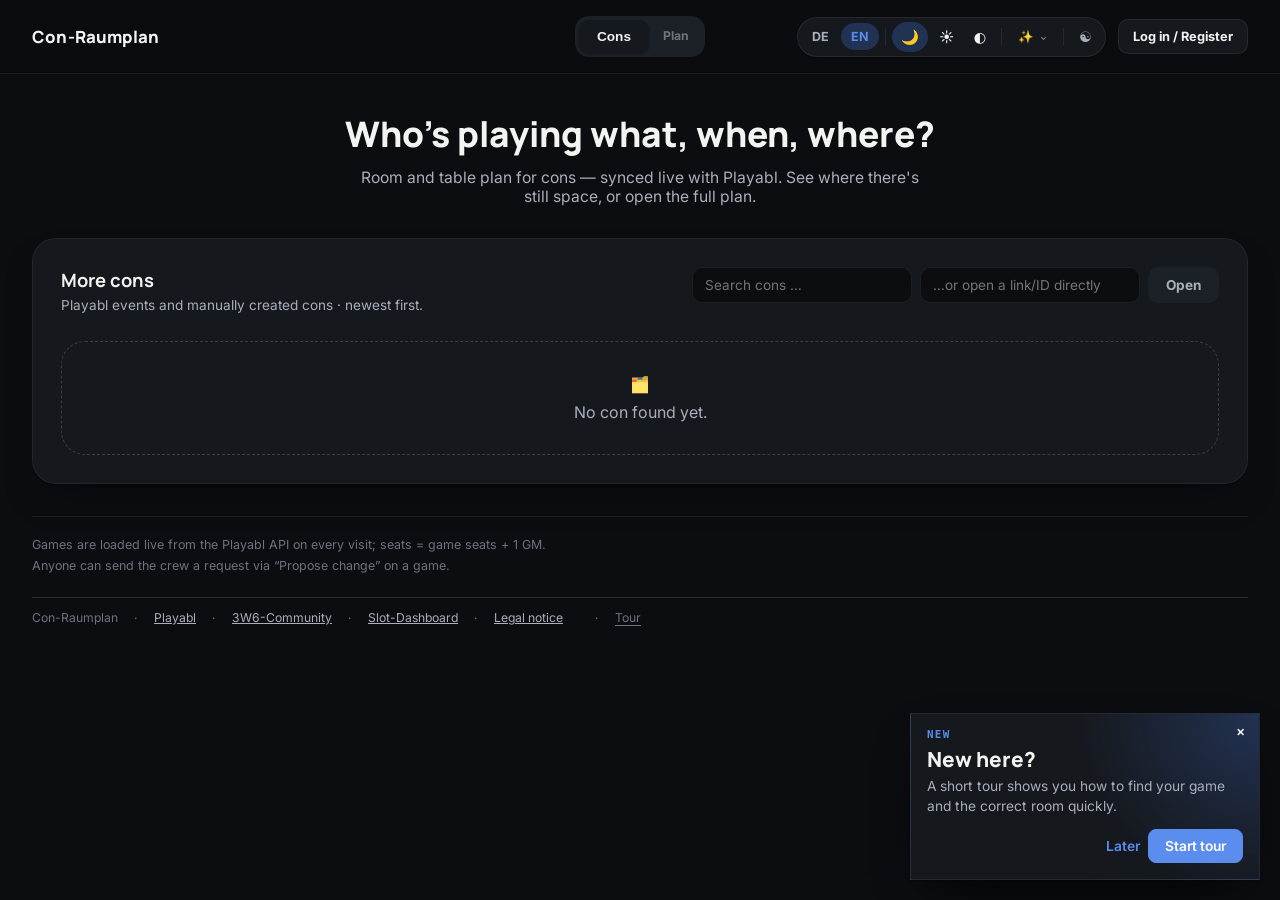
==== index.html @ 913aa1f6 "Add Dark Cosmic theme and varied starfields" ====
<!DOCTYPE html>
<html lang="de">
<head>
<meta charset="utf-8">
<meta name="viewport" content="width=device-width, initial-scale=1">
<link rel="icon" href="favicon.svg?v=20260728-4" type="image/svg+xml">
<title>Con-Raumplan</title>
<script src="theme-bootstrap.js"></script>
<link rel="preconnect" href="https://fonts.googleapis.com">
<link href="https://fonts.googleapis.com/css2?family=Syne:wght@500;600;700&family=Instrument+Sans:wght@400;500;600;700&family=Manrope:wght@500;700;800&family=Inter:wght@400;500;600;700&family=Jost:wght@400;500;600;700&family=Paytone+One&family=Open+Sans:wght@400;600;700&family=Share+Tech+Mono&family=Orbitron:wght@700;900&family=Shippori+Mincho:wght@500;700&family=Space+Grotesk:wght@600;700&family=Nunito:wght@400;600;700&family=Bangers&family=Poppins:wght@400;600;700&family=Wire+One&display=swap" rel="stylesheet">
<link rel="stylesheet" href="theme-effects.css?v=20260728-13">
<link rel="stylesheet" href="app.css?v=20260728-3">
</head>
<body class="landing-page">
<a class="skip-link" href="#main" data-i18n="skipToContent">Zum Inhalt springen</a>
<div class="wrap">
  <header class="app-header" aria-label="Kopfzeile" data-i18n-aria-label="headerLabel">
    <div class="header-inner">
      <span class="brand"><span class="brand-eyebrow" aria-hidden="true">&gt; </span>Con-Raumplan<span class="brand-cursor" aria-hidden="true">_</span></span>
      <nav class="page-tabs slot-tabs" id="pageTabs" role="group" aria-label="Seite wählen" data-i18n-aria-label="pageNavigation"></nav>
      <div class="header-right">
        <div id="contrastAidSwitch" class="contrast-aid-slot" hidden></div>
        <div class="controls-group">
          <div id="langSwitch"></div>
          <div class="controls-divider"></div>
          <div id="themeSwitch"></div>
        </div>
        <button id="authBtn" type="button">Login / Registrieren</button>
      </div>
    </div>
  </header>

  <main id="main">
    <div class="hero-wrap">
      <h1 data-i18n="heroTitle">Wer spielt wann wo?</h1>
      <p class="sub" data-i18n="heroSub">Raum- und Tischplan für Cons — live synchronisiert mit Playabl. Sieh, wo noch
      Platz ist, oder öffne den vollen Plan.</p>
    </div>
    <div id="inviteBanner" hidden></div>
    <p id="status" data-i18n="loadingCons">Lade Cons …</p>
    <div id="nextConCard"></div>

    <section class="card con-directory">
      <div class="con-directory-head">
        <div>
          <h2 data-i18n="existingCons">Weitere Cons</h2>
          <p class="hint" data-i18n="existingConsHint">Playabl-Events und manuell angelegte Cons · neueste zuerst.</p>
        </div>
        <div class="cons-toolbar">
          <input type="search" id="conSearch" placeholder="Con suchen …" data-i18n-placeholder="searchCon" aria-label="Con suchen" data-i18n-aria-label="searchCon">
          <input type="text" id="directInput" placeholder="…oder Link/ID direkt öffnen" data-i18n-placeholder="directInputPlaceholder" aria-label="Con direkt öffnen" data-i18n-aria-label="openConDirectly">
          <button id="directGo" type="button" data-i18n="open">Öffnen</button>
        </div>
      </div>
      <div class="con-list" id="conList"></div>
    </section>

    <button type="button" id="openCreateConBtn" hidden style="display:block;margin:var(--sp-4) auto 0" data-i18n="createConTriggerBtn">+ Neue Con anlegen</button>
    <div class="landing-foot">
      <div data-i18n="footPlayabl">Spiele werden bei jedem Öffnen live von der Playabl-API geladen; Plätze = Spielplätze + 1 anbietende Person.</div>
      <div data-i18n="footRequest">Über „Änderung vorschlagen“ am Spiel kann jede*r der Crew einen Wunsch schicken.</div>
    </div>
  </main>
  <footer class="credits" id="credits"></footer>
</div>

<dialog id="createConDlg" aria-labelledby="createConDlgH">
  <h2 id="createConDlgH" data-i18n="createConTitle">Neue Con für die Raumplanung anlegen</h2>
  <p class="hint" data-i18n="createConHint">Du wirst automatisch erstes Crew-Mitglied dieser Con.</p>
  <div class="slot-tabs" role="group" aria-label="Con-Typ wählen" id="conTypeTabs" style="margin-bottom:var(--sp-3)">
    <button type="button" data-contype="playabl" aria-pressed="true" data-i18n="conTypePlayabl">Mit Playabl-Event</button>
    <button type="button" data-contype="manual" aria-pressed="false" data-i18n="conTypeManual">Rein manuell (kein Playabl)</button>
  </div>
  <div class="controls" style="margin:0 0 var(--sp-3)" id="playablFields">
    <div class="field">
      <label for="communitySelect" data-i18n="community">Community</label>
      <select id="communitySelect"><option value="">– lädt –</option></select>
    </div>
    <div class="field">
      <label for="eventSelect" data-i18n="event">Event</label>
      <select id="eventSelect"><option value="">– Community wählen –</option></select>
    </div>
    <div class="field">
      <label for="eventIdInput" data-i18n="eventIdDirect">… oder Event-ID direkt</label>
      <input type="text" id="eventIdInput" inputmode="numeric" placeholder="z.B. 104" size="10">
    </div>
  </div>
  <p class="hint" id="manualHint" hidden data-i18n="manualHint">Ohne Playabl-Event gibt es keine automatisch geladenen Spiele — Spiele/Programmpunkte werden im Raumplan manuell angelegt.</p>
  <div class="field" style="margin-bottom:var(--sp-3);max-width:400px">
    <label for="conName" data-i18n="conNameLabel">Name der Con</label>
    <input type="text" id="conName" placeholder="z.B. 3W6 Con 2026" maxlength="80">
  </div>
  <label style="display:flex;gap:8px;align-items:center;font-size:var(--fs-sm);margin-bottom:var(--sp-3);cursor:pointer">
    <input type="checkbox" id="conListed" checked> <span data-i18n="conListedLabel">In „Bestehende Cons" öffentlich auflisten</span>
  </label>
  <p class="msg" id="createMsg" role="status"></p>
  <div class="dactions">
    <button type="button" onclick="this.closest('dialog').close()" data-i18n="cancel">Abbrechen</button>
    <button id="createConBtn" type="button" class="primary" data-i18n="createConBtn">Con anlegen</button>
  </div>
</dialog>

<script src="punk-zine-quotes.js"></script>
<script src="app-config.js"></script>
<script src="utils.js"></script>
<script src="themes.js?v=20260728-2"></script>
<script src="i18n.js?v=20260728-2"></script>
<script src="supabase-api.js"></script>
<script src="auth.js"></script>
<script src="playabl-api.js"></script>
<script src="guided-tour.js"></script>
<script src="landing.js"></script>
</body>
</html>
---- theme-effects.css ----
@import url("themes.css?v=20260728-6");

:root[data-theme="terminal"] body {
  background-image: repeating-linear-gradient(180deg,
    rgba(80,255,140,0.05) 0px, rgba(80,255,140,0.05) 1px, transparent 1px, transparent 3px);
}

:root[data-theme="terminal"] .card,
:root[data-theme="terminal"] .room,
:root[data-theme="terminal"] dialog {
  border-color: var(--accent);
  box-shadow: 0 0 0 3px var(--page), 0 0 0 4px var(--border), var(--shadow-card);
}
:root[data-theme="terminal"] ::selection { background: var(--accent); color: var(--accent-ink); }

.brand-eyebrow, .brand-cursor { display: none; }
:root[data-theme="terminal"] .brand-eyebrow, :root[data-theme="terminal"] .brand-cursor { display: inline-block; }
:root[data-theme="terminal"] .brand-cursor { color: var(--accent); margin-left: 2px; }
@media (prefers-reduced-motion: no-preference) {
  :root[data-theme="terminal"] .brand-cursor { animation: rp-cursor-blink 1s step-end infinite; }
  @keyframes rp-cursor-blink { 0%, 49% { opacity: 1; } 50%, 100% { opacity: 0; } }

  :root[data-theme="terminal"] body::after {
    content: ""; position: fixed; inset: 0; pointer-events: none; z-index: 9999;
    background: linear-gradient(180deg, transparent 0%, rgba(80,255,140,0.05) 50%, transparent 100%);
    background-size: 100% 220px;
    animation: rp-scan-sweep 9s linear infinite, rp-crt-flicker 6s linear infinite;
  }
  @keyframes rp-scan-sweep { from { background-position: 0 -100vh; } to { background-position: 0 100vh; } }
  @keyframes rp-crt-flicker { 0%, 96%, 100% { opacity: 1; } 97% { opacity: .85; } 98% { opacity: 1; } 99% { opacity: .9; } }
}
.pixel-cat { width: 22px; height: 22px; vertical-align: -6px; }
.pixel-cat rect { fill: currentColor; }
:root[data-theme="cyberpunk"] .card,
:root[data-theme="cyberpunk"] .room,
:root[data-theme="cyberpunk"] dialog {

  border-color: rgba(0,240,255,.35);
  box-shadow: 0 0 0 1px rgba(0,240,255,.18), 0 0 14px -4px rgba(255,47,208,.35);
}
:root[data-theme="cyberpunk"] ::selection { background: var(--accent); color: var(--accent-ink); }
:root[data-theme="cyberpunk"] h1, :root[data-theme="cyberpunk"] h2 { text-shadow: 0 0 12px color-mix(in srgb, var(--accent) 55%, transparent); }
/* Statische Neon-Akzente vermeiden ablenkendes Dauerpulsieren. */
:root[data-theme="cyberpunk"] .app-header .page-tabs [aria-pressed="true"],
:root[data-theme="cyberpunk"] #viewTabs [aria-pressed="true"],
:root[data-theme="cyberpunk"] .crew-nav [aria-pressed="true"] {
  text-shadow: 0 0 8px rgba(0,240,255,.38);
}
:root[data-theme="cyberpunk"] .chip.ws,
:root[data-theme="cyberpunk"] button.primary {
  box-shadow: 0 0 0 1px rgba(0,240,255,.22), 0 0 14px -8px rgba(255,47,208,.55);
}
@media (hover: hover) {
  :root[data-theme="cyberpunk"] button.primary:hover,
  :root[data-theme="cyberpunk"] a.btn.primary:hover {
    box-shadow: 0 0 0 1px rgba(0,240,255,.34), 0 0 18px -7px rgba(255,47,208,.68);
  }
}
@media (prefers-reduced-motion: no-preference) {

  :root[data-theme="cyberpunk"] h1 {
    animation: glitchFlicker 4s steps(2, end) infinite;
  }
  @keyframes glitchFlicker {
    0%, 78%, 100% { text-shadow: 0 0 12px rgba(0,240,255,.5); transform: translate(0,0); }
    80% { text-shadow: -3px 0 rgba(255,47,208,.9), 3px 0 rgba(0,240,255,.9); transform: translate(-3px,1px); }
    84% { text-shadow: 3px 0 rgba(255,47,208,.9), -3px 0 rgba(0,240,255,.9); transform: translate(3px,-1px); }
    88% { text-shadow: -2px 0 rgba(255,47,208,.9), 2px 0 rgba(0,240,255,.9); transform: translate(2px,0); }
    92% { text-shadow: 0 0 12px rgba(0,240,255,.5); transform: translate(0,0); }
  }
}
:root[data-theme="ukiyo"] .card,
:root[data-theme="ukiyo"] .room,
:root[data-theme="ukiyo"] .chip,
:root[data-theme="ukiyo"] .kpi-bar .kpi {
  border-width: 1px;
}
:root[data-theme="ukiyo"] .room { border-top-width: 2px; }
:root[data-theme="ukiyo"] ::selection { background: var(--accent-soft); color: var(--text-primary); }
/* Hintergrundbild sehr dezent (~5%) durchscheinen lassen: eine fast
   deckende Wash-Farbe aus dem Theme selbst liegt als erster Layer über
   dem Bild, statt mit einem separaten opacity-Element zu arbeiten. */
:root[data-theme="ukiyo"] body {
  background-image:
    linear-gradient(color-mix(in srgb, var(--page) 95%, transparent), color-mix(in srgb, var(--page) 95%, transparent)),
    var(--ukiyo-bg, none);
  background-size: cover; background-position: center; background-repeat: no-repeat; background-attachment: fixed;
}
:root[data-theme="solarpunk"] body {
  position: relative;
  isolation: isolate;
  background-image:
    radial-gradient(circle at 96% -4%, rgba(244,190,72,.34) 0, rgba(244,190,72,.13) 12%, transparent 31%),
    repeating-conic-gradient(from 205deg at 98% 0%, rgba(221,161,45,.045) 0deg 7deg, transparent 7deg 17deg),
    radial-gradient(ellipse 34% 24% at 3% 18%, rgba(101,164,84,.20), transparent 72%),
    radial-gradient(ellipse 28% 34% at 100% 88%, rgba(201,101,56,.12), transparent 70%),
    repeating-linear-gradient(90deg, rgba(40,100,65,.026) 0 1px, transparent 1px 72px),
    repeating-linear-gradient(0deg, rgba(40,100,65,.022) 0 1px, transparent 1px 72px);
  background-attachment: fixed;
}
:root[data-theme="solarpunk"] body::before,
:root[data-theme="solarpunk"] body::after {
  content: "";
  position: fixed;
  z-index: 0;
  left: -42vw;
  width: clamp(420px, 42vw, 720px);
  height: clamp(120px, 15vw, 220px);
  pointer-events: none;
  opacity: .44;
  /* Große, überlappende Farbstopps bleiben auch bei langsamer Skalierung weich. */
  filter: blur(11px);
  background:
    radial-gradient(ellipse at 17% 67%, rgba(255,255,255,.92) 0 24%, rgba(195,226,228,.44) 43%, transparent 67%),
    radial-gradient(ellipse at 34% 48%, rgba(255,255,255,.95) 0 31%, rgba(195,226,228,.46) 52%, transparent 75%),
    radial-gradient(ellipse at 54% 58%, rgba(255,255,255,.95) 0 35%, rgba(195,226,228,.44) 56%, transparent 78%),
    radial-gradient(ellipse at 73% 70%, rgba(255,255,255,.91) 0 27%, rgba(195,226,228,.40) 47%, transparent 70%);
}
:root[data-theme="solarpunk"] body > .wrap {
  position: relative;
  z-index: 1;
}
:root[data-theme="solarpunk"] body::before {
  top: var(--solar-cloud-y-1, 18vh);
  animation: rp-solar-cloud-1 var(--solar-cloud-duration-1, 230s) linear var(--solar-cloud-delay-1, -80s) infinite;
}
:root[data-theme="solarpunk"] body::after {
  top: var(--solar-cloud-y-2, 54vh);
  opacity: .27;
  filter: blur(15px);
  animation: rp-solar-cloud-2 var(--solar-cloud-duration-2, 300s) linear var(--solar-cloud-delay-2, -150s) infinite;
}
@keyframes rp-solar-cloud-1 {
  from { transform: translate3d(0,0,0) scale(var(--solar-cloud-scale-1, .9)); }
  to { transform: translate3d(170vw,0,0) scale(var(--solar-cloud-scale-1, .9)); }
}
@keyframes rp-solar-cloud-2 {
  from { transform: translate3d(0,0,0) scale(var(--solar-cloud-scale-2, .72)); }
  to { transform: translate3d(176vw,0,0) scale(var(--solar-cloud-scale-2, .72)); }
}
@media (prefers-reduced-motion: reduce) {
  :root[data-theme="solarpunk"] body::before,
  :root[data-theme="solarpunk"] body::after { display: none; }
}
:root[data-theme="solarpunk"] ::selection { background: #f4c75d; color: var(--text-primary); }
:root[data-theme="solarpunk"] .card,
:root[data-theme="solarpunk"] .room,
:root[data-theme="solarpunk"] .kpi-bar .kpi,
:root[data-theme="solarpunk"] dialog {
  border-color: rgba(37,83,43,.22);
  background-image: linear-gradient(145deg, rgba(255,255,255,.38), transparent 42%);
}
:root[data-theme="solarpunk"] .app-header .page-tabs [aria-pressed="true"] {
  background: linear-gradient(135deg, var(--surface-1), color-mix(in srgb, var(--accent-soft) 72%, var(--surface-1)));
}
:root[data-theme="solarpunk"] .plan-page .public-toolbar {
  background-color: color-mix(in srgb, var(--surface-1) 88%, var(--accent-soft));
}
:root[data-theme="solarpunk"] .plan-page .toolbar-label {
  color: color-mix(in srgb, var(--accent) 78%, var(--text-muted));
}
:root[data-theme="solarpunk"] .plan-page .grid-cell {
  background: color-mix(in srgb, var(--surface-2) 88%, var(--surface-1));
  box-shadow: inset 0 0 0 1px rgba(40,100,65,.055);
}
:root[data-theme="solarpunk"] .plan-page .room-swatch {
  width: 4px;
  border-radius: 80% 18% 80% 18%;
}
:root[data-theme="solarpunk"] .plan-page #pageTitleCard h1::after,
:root[data-theme="solarpunk"] .landing-page .hero-wrap h1::after {
  content: "";
  display: inline-block;
  width: .52em;
  height: .52em;
  margin-left: .38em;
  border-radius: 82% 14% 82% 14%;
  background: linear-gradient(145deg, #78ad55, var(--accent));
  box-shadow: 7px -6px 0 -3px rgba(244,190,72,.78);
  transform: rotate(-23deg);
  vertical-align: .04em;
}
:root[data-theme="solarpunk"] button.primary,
:root[data-theme="solarpunk"] a.btn.primary {
  background: linear-gradient(135deg, var(--accent), #3c8d55);
  box-shadow: 0 8px 18px -12px rgba(40,100,65,.7);
}
:root[data-theme="glass"] body {
  background-color: var(--page);
  background-image:
    radial-gradient(circle at 12% 8%, rgba(64,174,255,.42), transparent 31%),
    radial-gradient(circle at 88% 12%, rgba(173,105,255,.35), transparent 32%),
    radial-gradient(circle at 72% 88%, rgba(31,216,177,.23), transparent 38%),
    linear-gradient(145deg, #091120 0%, #10162b 48%, #09101d 100%);
  background-attachment: fixed;
}
:root[data-theme="glass"] .app-header {
  background: rgba(10,16,32,.52);
  border-bottom-color: rgba(255,255,255,.16);
  -webkit-backdrop-filter: blur(24px) saturate(145%);
  backdrop-filter: blur(24px) saturate(145%);
}
:root[data-theme="glass"] .card,
:root[data-theme="glass"] .room,
:root[data-theme="glass"] .kpi-bar .kpi,
:root[data-theme="glass"] .controls,
:root[data-theme="glass"] .controls-group,
:root[data-theme="glass"] .next-con-card,
:root[data-theme="glass"] dialog,
:root[data-theme="glass"] .theme-more-popover {
  background-color: var(--surface-1);
  background-image: linear-gradient(145deg, rgba(255,255,255,.13), rgba(255,255,255,.025) 48%, rgba(255,255,255,.06));
  border-color: rgba(255,255,255,.20);
  -webkit-backdrop-filter: blur(22px) saturate(145%);
  backdrop-filter: blur(22px) saturate(145%);
}
:root[data-theme="glass"] input,
:root[data-theme="glass"] textarea,
:root[data-theme="glass"] select {
  background: rgba(6,12,25,.38);
  border-color: rgba(255,255,255,.20);
}
:root[data-theme="glass"] .slot-tabs [aria-pressed="true"],
:root[data-theme="glass"] .theme-more-row[aria-pressed="true"] {
  background: rgba(255,255,255,.17);
  box-shadow: inset 0 1px 0 rgba(255,255,255,.24), 0 12px 26px -18px rgba(0,0,0,.8);
}
:root[data-theme="glass"] .plan-page .grid-cell {
  background: rgba(255,255,255,.065);
  box-shadow: inset 0 1px 0 rgba(255,255,255,.08);
  -webkit-backdrop-filter: blur(12px);
  backdrop-filter: blur(12px);
}
:root[data-theme="glass"] .plan-page .grid-cell .grid-chip,
:root[data-theme="glass"] .plan-page #viewContent .room-public-chip {
  background: rgba(8,15,31,.36);
  border: 0;
  box-shadow: inset 0 1px 0 rgba(255,255,255,.10), 0 12px 26px -24px rgba(0,0,0,.82);
}
:root[data-theme="glass"] .plan-page #viewContent .tablebox {
  background: transparent;
  border: 0;
  box-shadow: none;
}
:root[data-theme="glass"] .plan-page #viewContent .tablebox .free {
  border-color: rgba(255,255,255,.12);
  background: rgba(8,15,31,.22);
}
:root[data-theme="glass"] button.primary,
:root[data-theme="glass"] a.btn.primary {
  background: linear-gradient(135deg, rgba(181,239,255,.98), rgba(142,231,255,.78));
  box-shadow: 0 12px 28px -15px rgba(110,220,255,.75), inset 0 1px 0 rgba(255,255,255,.72);
}
:root[data-theme="punk"] body {
  position: relative;
  isolation: isolate;
  overflow-x: hidden;
  background-color: var(--page);
  background-image:
    linear-gradient(104deg, transparent 0 61%, rgba(0,87,255,.22) 61% 79%, transparent 79%),
    linear-gradient(-7deg, transparent 0 72%, rgba(255,61,0,.18) 72% 88%, transparent 88%),
    repeating-linear-gradient(90deg, rgba(11,11,11,.12) 0 1px, transparent 1px 48px),
    repeating-linear-gradient(0deg, rgba(11,11,11,.12) 0 1px, transparent 1px 48px);
  background-attachment: fixed;
}
:root[data-theme="punk"] body::before {
  content: "CON // RAUM // PLAN";
  position: fixed;
  z-index: 0;
  top: 18vh;
  left: -6vw;
  width: 118vw;
  pointer-events: none;
  color: rgba(0,87,255,.17);
  font-family: "Arial Black", Arial, sans-serif;
  font-size: clamp(6rem, 17vw, 19rem);
  font-weight: 1000;
  line-height: .7;
  letter-spacing: -.1em;
  text-align: center;
  text-transform: uppercase;
  transform: rotate(-8deg);
  white-space: nowrap;
}
:root[data-theme="punk"] body::after {
  content: none;
}
.punk-zine-banner {
  position: fixed;
  z-index: 3;
  right: -12vw;
  bottom: 1.2rem;
  width: 124vw;
  padding: 7px 0 6px;
  border-block: 3px solid #0b0b0b;
  background: var(--accent-soft);
  color: #0b0b0b;
  font: 1000 clamp(.66rem, 1.05vw, .98rem)/1 "Arial Black", Arial, sans-serif;
  letter-spacing: .03em;
  text-align: center;
  text-transform: uppercase;
  transform: rotate(1.4deg);
  white-space: nowrap;
  overflow: hidden;
}
.punk-zine-banner a { color: inherit; text-decoration: none; }
:root[data-theme="punk"] body > .wrap,
:root[data-theme="punk"] .app-header {
  position: relative;
  z-index: 1;
}
:root[data-theme="punk"] .app-header {
  background: #0b0b0b;
  border-bottom: 12px solid #0057ff;
  backdrop-filter: none;
}
:root[data-theme="punk"] .app-header .brand {
  padding: 4px 9px;
  background: var(--accent);
  color: #fff;
  transform: rotate(-2deg);
}
:root[data-theme="punk"] .app-header .page-tabs.slot-tabs { background: var(--accent-soft); }
:root[data-theme="punk"] .card,
:root[data-theme="punk"] .room,
:root[data-theme="punk"] .kpi-bar .kpi,
:root[data-theme="punk"] .next-con-card,
:root[data-theme="punk"] dialog {
  border-color: #0b0b0b;
  box-shadow: none;
}
:root[data-theme="punk"] h1,
:root[data-theme="punk"] h2,
:root[data-theme="punk"] .brand {
  letter-spacing: -.035em;
  text-transform: uppercase;
}
:root[data-theme="punk"] h1 {
  display: inline-block;
  max-width: min(100%, 18ch);
  padding: 7px 16px 9px;
  background: #0b0b0b;
  color: #fff;
  box-shadow: 18px 0 0 var(--accent), -9px 9px 0 #0057ff;
  font-size: clamp(2.3rem, 7vw, 6.8rem) !important;
  line-height: .82 !important;
  text-shadow: none;
  transform: rotate(-1.5deg) skewX(-4deg);
}
:root[data-theme="punk"] h2 {
  display: inline;
  background: var(--accent-soft);
  box-decoration-break: clone;
  -webkit-box-decoration-break: clone;
  padding: 1px 5px;
  color: #0b0b0b;
  font-weight: 1000;
  text-transform: uppercase;
}
:root[data-theme="punk"] .sub {
  display: table;
  margin-top: 14px;
  padding: 5px 8px;
  background: #0057ff;
  color: #fff;
  font-weight: 900;
  transform: rotate(.7deg);
}
:root[data-theme="punk"] .app-header .page-tabs [aria-pressed="true"] {
  background: #111;
  color: var(--accent-soft);
  box-shadow: none;
  transform: none;
}
:root[data-theme="punk"] .plan-page .public-view-tabs button[aria-pressed="true"],
:root[data-theme="punk"] .crew-nav button[aria-pressed="true"] {
  border-bottom-color: #0b0b0b;
  background: var(--accent);
  color: #fff;
}
:root[data-theme="punk"] .plan-page .public-view-tabs {
  border-bottom: 4px solid #0b0b0b;
  gap: 10px;
  transform: rotate(-.35deg);
}
:root[data-theme="punk"] .plan-page .public-view-tabs button {
  padding-inline: 12px;
  text-transform: uppercase;
}
:root[data-theme="punk"] .plan-page .public-toolbar {
  border-top: 12px solid #0057ff;
  border-bottom: 5px solid #0b0b0b;
  transform: rotate(.35deg);
}
:root[data-theme="punk"] .landing-page .next-con-card {
  border-left: 18px solid #0057ff;
  transform: rotate(-.55deg);
}
:root[data-theme="punk"] .landing-page .con-directory {
  border-top: 12px solid var(--accent);
  transform: rotate(.4deg);
}
:root[data-theme="punk"] .landing-page .con-directory .card:nth-child(odd),
:root[data-theme="punk"] .plan-page #viewContent .room:nth-child(odd) {
  transform: rotate(-.35deg);
}
:root[data-theme="punk"] .landing-page .con-directory .card:nth-child(even),
:root[data-theme="punk"] .plan-page #viewContent .room:nth-child(even) {
  transform: rotate(.35deg);
}
:root[data-theme="punk"] .plan-page .matrix-label,
:root[data-theme="punk"] .badge {
  border: 2px solid #0b0b0b;
  border-radius: 0;
  background: #0b0b0b;
  color: #fff;
  text-transform: uppercase;
}
:root[data-theme="punk"] .plan-page .grid-cell {
  border-radius: 0;
  background: #bdbdb6;
  box-shadow: inset 0 0 0 2px #0b0b0b;
}
:root[data-theme="punk"] .plan-page .grid-cell .grid-chip {
  border: 2px solid #0b0b0b;
  border-left: 8px solid #0057ff;
  border-radius: 0;
  background: #f5f4ed;
  transition: transform .12s steps(2,end), background-color .12s linear, box-shadow .12s linear;
}
:root[data-theme="punk"] .plan-page .room-swatch {
  width: 6px;
  border-radius: 0;
}
:root[data-theme="punk"] .plan-page #axisSwitch button[aria-pressed="true"],
:root[data-theme="punk"] .plan-page #detailSwitch button[aria-pressed="true"] {
  border-bottom: 4px solid var(--accent);
}
:root[data-theme="punk"] .toolbar-label {
  color: #0b0b0b;
  font-weight: 900;
}
:root[data-theme="punk"] button.primary,
:root[data-theme="punk"] a.btn.primary {
  border-color: #0b0b0b;
  background: var(--accent);
  box-shadow: 6px 6px 0 #0b0b0b;
  font-weight: 1000;
  text-transform: uppercase;
}
:root[data-theme="punk"] button.primary:hover,
:root[data-theme="punk"] a.btn.primary:hover,
:root[data-theme="punk"] .plan-page .grid-cell .grid-chip:hover {
  background: var(--accent-soft);
  color: #0b0b0b;
  box-shadow: 9px 9px 0 #0057ff;
  transform: translate(-3px,-3px) rotate(-1deg);
}
:root[data-theme="punk"] button.primary:active,
:root[data-theme="punk"] a.btn.primary:active {
  transform: translate(1px,1px);
  box-shadow: 2px 2px 0 #0b0b0b;
}
:root[data-theme="punk"] ::selection {
  background: var(--accent-soft);
  color: #0b0b0b;
}
@media (prefers-reduced-motion: no-preference) {
  :root[data-theme="punk"] body::before {
    animation: rp-punk-poster-drift 22s steps(7,end) infinite alternate;
  }
  :root[data-theme="punk"] body::after {
    animation: rp-punk-tape-shove 16s steps(4,end) infinite alternate;
  }
  :root[data-theme="punk"] h1 {
    animation: rp-punk-title-jolt 8s steps(1,end) infinite;
  }
}
@keyframes rp-punk-poster-drift {
  0% { transform: translate3d(-3vw,-2vh,0) rotate(-8deg); }
  48% { transform: translate3d(4vw,5vh,0) rotate(-5deg); }
  100% { transform: translate3d(-1vw,11vh,0) rotate(-10deg); }
}
@keyframes rp-punk-tape-shove {
  0%, 67% { transform: translate3d(0,0,0) rotate(1.4deg); }
  68%, 83% { transform: translate3d(-4vw,-5px,0) rotate(-1.2deg); }
  84%, 100% { transform: translate3d(3vw,2px,0) rotate(2deg); }
}
@keyframes rp-punk-title-jolt {
  0%, 76%, 80%, 100% { transform: rotate(-1.5deg) skewX(-4deg); }
  77% { transform: translate(-5px,2px) rotate(1deg) skewX(3deg); }
  79% { transform: translate(4px,-2px) rotate(-3deg) skewX(-7deg); }
}

:root[data-theme="vienna"] body {
  background-color: var(--page);
  background-image:
    radial-gradient(circle at 42px 42px, transparent 0 31px, rgba(176,138,53,.075) 31.5px 32.5px, transparent 33px),
    radial-gradient(circle at 0 0, rgba(36,84,67,.045) 0 2px, transparent 2.5px),
    linear-gradient(115deg, rgba(255,250,240,.78), rgba(240,234,220,.9));
  background-size: 84px 84px, 42px 42px, auto;
  background-attachment: fixed;
}
:root[data-theme="vienna"] .app-header {
  overflow: visible;
  border-bottom: 4px double var(--vienna-gold);
  background: color-mix(in srgb, var(--surface-1) 97%, transparent);
  -webkit-backdrop-filter: none;
  backdrop-filter: none;
}
:root[data-theme="vienna"] .app-header::after {
  content: "";
  position: absolute;
  right: 24px;
  bottom: -8px;
  left: 24px;
  height: 12px;
  background:
    radial-gradient(circle, var(--vienna-gold) 0 2px, transparent 2.5px) center / 12px 12px repeat-x;
  pointer-events: none;
}
:root[data-theme="vienna"] .card,
:root[data-theme="vienna"] .room,
:root[data-theme="vienna"] .kpi-bar .kpi,
:root[data-theme="vienna"] .controls,
:root[data-theme="vienna"] .controls-group,
:root[data-theme="vienna"] .next-con-card,
:root[data-theme="vienna"] dialog {
  border: 1px solid var(--vienna-gold);
  background-color: var(--surface-1);
  border-radius: 22px 22px 5px 5px;
  box-shadow:
    inset 0 0 0 4px var(--surface-1),
    inset 0 0 0 5px color-mix(in srgb, var(--vienna-gold) 58%, transparent),
    0 12px 32px rgba(50,43,29,.08);
}
:root[data-theme="vienna"] .landing-page .hero-wrap,
:root[data-theme="vienna"] .plan-page #pageTitleCard {
  position: relative;
  isolation: isolate;
  min-height: 220px;
  padding: clamp(28px, 5vw, 58px) clamp(36px, 7vw, 88px);
  overflow: hidden;
  border: 1px solid var(--vienna-gold);
  border-radius: clamp(56px, 11vw, 140px) clamp(56px, 11vw, 140px) 8px 8px;
  background: var(--surface-1);
  box-shadow:
    inset 0 0 0 6px var(--surface-1),
    inset 0 0 0 7px color-mix(in srgb, var(--vienna-gold) 64%, transparent);
}
:root[data-theme="vienna"] .landing-page .hero-wrap::after,
:root[data-theme="vienna"] .plan-page #pageTitleCard::after {
  content: "";
  position: absolute;
  top: clamp(48px, 24%, 86px);
  bottom: 9px;
  left: 8px;
  width: 4px;
  border-radius: 999px;
  background: color-mix(in srgb, var(--accent) 96%, black);
  pointer-events: none;
}
:root[data-theme="vienna"] .landing-page .hero-wrap::before,
:root[data-theme="vienna"] .plan-page #pageTitleCard::before {
  content: "";
  position: absolute;
  z-index: -1;
  top: 50%;
  right: clamp(18px, 5vw, 70px);
  width: clamp(130px, 22vw, 260px);
  aspect-ratio: 1;
  color: var(--vienna-gold);
  background: currentColor;
  opacity: .14;
  -webkit-mask: var(--vienna-rosette-mask) center / contain no-repeat;
  mask: var(--vienna-rosette-mask) center / contain no-repeat;
  transform: translateY(-50%);
}
:root[data-theme="vienna"] .landing-page .hero-wrap h1,
:root[data-theme="vienna"] .plan-page #pageTitleCard h1 {
  position: relative;
  max-width: 12ch;
  padding-left: .08em;
  font-size: clamp(3.4rem, 8vw, 7rem);
  line-height: .83;
}
:root[data-theme="vienna"] .landing-page .hero-wrap h1::after,
:root[data-theme="vienna"] .plan-page #pageTitleCard h1::after {
  content: "";
  display: inline-block;
  width: .19em;
  height: .19em;
  margin-left: .16em;
  border: .04em solid var(--surface-1);
  outline: .02em solid var(--vienna-gold);
  border-radius: 50%;
  background: var(--vienna-gold);
  vertical-align: .13em;
}
:root[data-theme="vienna"] .app-header .page-tabs.slot-tabs {
  padding: 4px;
  border: 1px solid var(--vienna-gold);
  border-radius: 999px;
  background: var(--surface-1);
  box-shadow: inset 0 0 0 2px var(--surface-1), inset 0 0 0 3px color-mix(in srgb, var(--vienna-gold) 48%, transparent);
}
:root[data-theme="vienna"] .app-header .page-tabs.slot-tabs a,
:root[data-theme="vienna"] .app-header .page-tabs.slot-tabs button {
  border-radius: 999px;
  text-transform: uppercase;
  letter-spacing: .055em;
}
:root[data-theme="vienna"] .app-header .page-tabs [aria-pressed="true"],
:root[data-theme="vienna"] .public-view-tabs button[aria-pressed="true"],
:root[data-theme="vienna"] .crew-nav button[aria-pressed="true"] {
  background: var(--accent);
  color: var(--accent-ink);
  box-shadow: none;
}
:root[data-theme="vienna"] .landing-page .next-con-card {
  background:
    radial-gradient(circle at 88% 18%, rgba(176,138,53,.16) 0 52px, transparent 53px),
    var(--surface-1);
}
:root[data-theme="vienna"] .landing-page .con-directory {
  border-top: 4px double var(--vienna-gold);
}
:root[data-theme="vienna"] .plan-page .public-toolbar {
  position: relative;
  border: 1px solid var(--vienna-gold);
  border-radius: 28px 28px 5px 5px;
  background:
    radial-gradient(circle at 16px 16px, rgba(176,138,53,.09) 0 9px, transparent 9.5px) 0 0 / 32px 32px,
    var(--surface-1);
  box-shadow: inset 0 0 0 4px var(--surface-1), inset 0 0 0 5px rgba(176,138,53,.4);
}
:root[data-theme="vienna"] .toolbar-label {
  color: var(--accent);
  font-weight: 900;
  letter-spacing: .12em;
}
:root[data-theme="vienna"] .plan-page .grid-cell {
  border-radius: 16px 16px 3px 3px;
  background:
    radial-gradient(circle at 50% 100%, transparent 0 15px, rgba(176,138,53,.07) 15.5px 16.5px, transparent 17px) 0 0 / 44px 22px,
    color-mix(in srgb, var(--surface-2) 74%, var(--surface-1));
  box-shadow: inset 0 0 0 1px rgba(176,138,53,.28);
}
:root[data-theme="vienna"] .plan-page .grid-cell .grid-chip,
:root[data-theme="vienna"] .plan-page #viewContent .room-public-chip {
  border: 1px solid color-mix(in srgb, var(--room-accent, var(--accent)) 80%, var(--text-primary));
  border-left: 3px solid var(--room-accent, var(--accent));
  border-radius: 12px 12px 3px 3px;
  background: var(--surface-1);
  box-shadow: 0 4px 12px rgba(50,43,29,.08);
}
:root[data-theme="vienna"] .plan-page .room-swatch {
  width: 7px;
  border-radius: 999px 999px 2px 2px;
}
:root[data-theme="vienna"] input,
:root[data-theme="vienna"] textarea,
:root[data-theme="vienna"] select,
:root[data-theme="vienna"] button,
:root[data-theme="vienna"] a.btn {
  border-radius: 999px;
}
:root[data-theme="vienna"] button.primary,
:root[data-theme="vienna"] a.btn.primary {
  border: 1px solid var(--vienna-gold);
  background: var(--accent);
  color: var(--accent-ink);
  box-shadow: inset 0 0 0 2px var(--accent), inset 0 0 0 3px rgba(255,250,240,.64);
}
:root[data-theme="vienna"] .badge,
:root[data-theme="vienna"] .matrix-label {
  border-radius: 999px;
}
:root[data-theme="vienna"] ::selection {
  background: var(--band);
  color: var(--text-primary);
}
@media (hover: hover) and (prefers-reduced-motion: no-preference) {
  :root[data-theme="vienna"] .card,
  :root[data-theme="vienna"] .room,
  :root[data-theme="vienna"] .grid-chip,
  :root[data-theme="vienna"] button.primary,
  :root[data-theme="vienna"] a.btn.primary {
    transition: transform .16s ease, box-shadow .16s ease, background-color .16s ease;
  }
  :root[data-theme="vienna"] .card:hover,
  :root[data-theme="vienna"] .room:hover {
    transform: translateY(-2px);
    box-shadow:
      inset 0 0 0 4px var(--surface-1),
      inset 0 0 0 5px color-mix(in srgb, var(--vienna-gold) 70%, transparent),
      0 16px 38px rgba(50,43,29,.13);
  }
  :root[data-theme="vienna"] .grid-chip:hover {
    transform: translateY(-1px);
    box-shadow: 0 8px 18px rgba(50,43,29,.13);
  }
}
:root[data-zen][data-theme="vienna"] .card:hover,
:root[data-zen][data-theme="vienna"] .room:hover,
:root[data-zen][data-theme="vienna"] .grid-chip:hover {
  transform: none !important;
}

:root[data-theme="comic"] body {
  background-image:
    radial-gradient(circle, rgba(24,20,24,.14) 1.7px, transparent 1.7px),
    linear-gradient(color-mix(in srgb, var(--page) 94%, transparent), color-mix(in srgb, var(--page) 94%, transparent)),
    var(--comic-bg, none);
  background-size: 16px 16px, cover, cover;
  background-position: 0 0, center, center;
  background-repeat: repeat, no-repeat, no-repeat;
  background-attachment: fixed, fixed, fixed;
  background-blend-mode: normal, normal, luminosity;
}

@media (prefers-reduced-motion: reduce) { * { transition: none !important; animation: none !important; } }
:root[data-zen] *, :root[data-zen] *::before, :root[data-zen] *::after {
  animation: none !important;
  scroll-behavior: auto !important;
  transition: none !important;
}
:root[data-zen] .card:hover,
:root[data-zen] .room:hover,
:root[data-zen] .chip:not(.dragging):hover,
:root[data-zen] .kpi-bar .kpi:hover,
:root[data-zen] .con-card:hover,
:root[data-zen] .req:hover,
:root[data-zen] .next-con-card:hover,
:root[data-zen] .grid-chip:hover,
:root[data-zen] .guided-tour-choice:hover,
:root[data-zen] button:not(.small):not(.icon-btn):hover,
:root[data-zen] a.btn:not(.small):hover,
:root[data-zen] .theme-switch button:hover,
:root[data-zen] .lang-switch-flat button:hover,
:root[data-zen] .theme-more-trigger:hover,
:root[data-zen] button.has-avatar:hover {
  transform: none !important;
}
:root[data-zen][data-theme="solarpunk"] body::before,
:root[data-zen][data-theme="solarpunk"] body::after,
:root[data-zen][data-theme="terminal"] body::after { display: none !important; }

/* Dark Cosmic keeps the shared palette here and gives the room planner its own spatial treatment. */
:root[data-theme="cosmic"] body {
  position:relative;
  isolation:isolate;
  background:
    radial-gradient(ellipse at 78% -8%,color-mix(in srgb,var(--cosmic-nebula-blue) 23%,transparent),transparent 39%),
    radial-gradient(ellipse at 5% 52%,color-mix(in srgb,var(--cosmic-nebula-teal) 18%,transparent),transparent 34%),
    radial-gradient(ellipse at 96% 68%,color-mix(in srgb,var(--cosmic-nebula-rose) 12%,transparent),transparent 32%),
    radial-gradient(ellipse at 28% 108%,color-mix(in srgb,var(--cosmic-nebula-ember) 7%,transparent),transparent 35%),
    linear-gradient(165deg,#010207 0%,#030510 46%,#010207 100%);
}
:root[data-theme="cosmic"] body::before,
:root[data-theme="cosmic"] body::after {
  content:"";
  position:fixed;
  z-index:-1;
  pointer-events:none;
}
:root[data-theme="cosmic"] body::before {
  inset:-42%;
  background:
    radial-gradient(ellipse at 34% 54%,color-mix(in srgb,var(--cosmic-nebula-rose) 15%,transparent) 0 5%,transparent 31%),
    radial-gradient(ellipse at 63% 43%,color-mix(in srgb,var(--cosmic-nebula-blue) 19%,transparent) 0 6%,transparent 34%),
    radial-gradient(ellipse at 73% 61%,color-mix(in srgb,var(--cosmic-nebula-teal) 13%,transparent) 0 4%,transparent 28%),
    radial-gradient(ellipse at 48% 57%,rgba(205,216,255,.11) 0 3%,rgba(87,75,164,.1) 17%,transparent 39%),
    linear-gradient(102deg,transparent 34%,rgba(64,85,147,.04) 41%,rgba(177,191,235,.13) 48%,rgba(138,63,120,.09) 54%,rgba(33,109,118,.06) 59%,transparent 66%);
  filter:blur(42px) saturate(1.18);
  transform:rotate(-17deg) scale(1.06);
  will-change:transform,opacity;
  animation:
    room-cosmic-milky-way 34s linear infinite alternate,
    room-cosmic-nebula-breathe 9s ease-in-out infinite alternate;
}
:root[data-theme="cosmic"] body::after {
  inset:-12%;
  opacity:.66;
  background-image:
    radial-gradient(circle,rgba(240,242,255,.92) 0 1px,transparent 1.35px),
    radial-gradient(circle,rgba(151,183,255,.68) 0 .8px,transparent 1.2px),
    radial-gradient(circle,rgba(217,184,118,.55) 0 .7px,transparent 1.1px),
    radial-gradient(circle,rgba(199,116,181,.42) 0 .65px,transparent 1px);
  background-size:173px 181px,251px 229px,347px 311px,421px 379px;
  background-position:21px 9px,91px 47px,13px 151px,187px 83px;
  will-change:background-position,opacity;
  animation:
    room-cosmic-star-drift 92s linear infinite,
    room-cosmic-star-pulse 6s ease-in-out infinite alternate;
}
@keyframes room-cosmic-milky-way {
  from { transform:translate3d(-4%,-2%,0) rotate(-19deg) scale(1.04); }
  to { transform:translate3d(5%,3%,0) rotate(-13deg) scale(1.12); }
}
@keyframes room-cosmic-star-drift {
  to { background-position:194px -172px,342px -182px,360px -160px,608px -296px; }
}
@keyframes room-cosmic-nebula-breathe {
  from { opacity:.62; }
  to { opacity:1; }
}
@keyframes room-cosmic-star-pulse {
  from { opacity:.48; filter:brightness(.86); }
  to { opacity:.78; filter:brightness(1.18); }
}
:root[data-theme="cosmic"] body.landing-page {
  background:
    radial-gradient(ellipse at 82% -10%,color-mix(in srgb,var(--cosmic-nebula-rose) 17%,transparent),transparent 38%),
    radial-gradient(ellipse at 4% 58%,color-mix(in srgb,var(--cosmic-nebula-blue) 20%,transparent),transparent 35%),
    radial-gradient(ellipse at 72% 105%,color-mix(in srgb,var(--cosmic-nebula-teal) 14%,transparent),transparent 34%),
    linear-gradient(172deg,#010207 0%,#040411 45%,#010207 100%);
}
:root[data-theme="cosmic"] body.landing-page::before {
  background:
    radial-gradient(ellipse at 62% 38%,color-mix(in srgb,var(--cosmic-nebula-rose) 17%,transparent) 0 5%,transparent 31%),
    radial-gradient(ellipse at 39% 59%,color-mix(in srgb,var(--cosmic-nebula-blue) 20%,transparent) 0 6%,transparent 35%),
    radial-gradient(ellipse at 26% 47%,color-mix(in srgb,var(--cosmic-nebula-teal) 12%,transparent) 0 4%,transparent 28%),
    linear-gradient(76deg,transparent 34%,rgba(33,109,118,.05) 41%,rgba(177,191,235,.13) 49%,rgba(138,63,120,.1) 56%,transparent 66%);
  animation:
    room-cosmic-landing-nebula 30s linear infinite alternate,
    room-cosmic-nebula-breathe 8s ease-in-out infinite alternate;
}
:root[data-theme="cosmic"] body.landing-page::after {
  background-size:149px 211px,263px 237px,349px 317px,431px 397px;
  background-position:31px 17px,127px 83px,11px 173px,223px 59px;
}
:root[data-theme="cosmic"] body.plan-page {
  background:
    radial-gradient(ellipse at 76% -8%,color-mix(in srgb,var(--cosmic-nebula-blue) 23%,transparent),transparent 39%),
    radial-gradient(ellipse at 3% 43%,color-mix(in srgb,var(--cosmic-nebula-teal) 16%,transparent),transparent 34%),
    radial-gradient(ellipse at 92% 72%,color-mix(in srgb,var(--cosmic-nebula-rose) 15%,transparent),transparent 34%),
    linear-gradient(165deg,#010207 0%,#030510 46%,#010207 100%);
}
:root[data-theme="cosmic"] body.plan-page::before {
  animation:
    room-cosmic-plan-nebula 36s linear infinite alternate,
    room-cosmic-nebula-breathe 10s ease-in-out infinite alternate;
}
:root[data-theme="cosmic"] body.plan-page::after {
  background-size:181px 173px,241px 283px,373px 301px,457px 433px;
  background-position:79px 29px,17px 131px,191px 71px,47px 211px;
}
@keyframes room-cosmic-landing-nebula {
  from { transform:translate3d(-4%,3%,0) rotate(9deg) scale(1.04); }
  to { transform:translate3d(5%,-3%,0) rotate(18deg) scale(1.12); }
}
@keyframes room-cosmic-plan-nebula {
  from { transform:translate3d(-4%,-2%,0) rotate(-20deg) scale(1.04); }
  to { transform:translate3d(5%,3%,0) rotate(-12deg) scale(1.12); }
}
:root[data-theme="cosmic"] .app-header {
  border-color:rgba(157,177,232,.13);
  background:rgba(3,5,12,.82);
  box-shadow:0 18px 54px -36px rgba(0,0,0,.96);
  backdrop-filter:blur(18px);
}
:root[data-theme="cosmic"] .landing-page .hero-wrap,
:root[data-theme="cosmic"] .plan-page #pageTitleCard {
  position:relative;
  isolation:isolate;
  overflow:hidden;
}
:root[data-theme="cosmic"] .landing-page .hero-wrap {
  padding:clamp(24px,4vw,48px) 0 clamp(18px,3vw,36px);
  background:none;
}
:root[data-theme="cosmic"] .plan-page #pageTitleCard {
  padding:18px 20px;
  border:1px solid rgba(151,183,255,.22);
  border-radius:16px;
  background:
    radial-gradient(ellipse at 84% 18%,color-mix(in srgb,var(--cosmic-nebula-blue) 30%,transparent),transparent 38%),
    radial-gradient(ellipse at 12% 92%,color-mix(in srgb,var(--cosmic-nebula-teal) 24%,transparent),transparent 42%),
    radial-gradient(ellipse at 62% 112%,color-mix(in srgb,var(--cosmic-nebula-rose) 15%,transparent),transparent 38%),
    linear-gradient(145deg,#0a1022 0%,#050711 62%,#020309 100%);
  box-shadow:inset 0 1px 0 rgba(205,216,255,.07),0 40px 90px -52px rgba(57,75,154,.66);
}
:root[data-theme="cosmic"] .landing-page .hero-wrap::before,
:root[data-theme="cosmic"] .plan-page #pageTitleCard::before {
  content:"";
  position:absolute;
  z-index:-1;
  top:clamp(16px,12%,44px);
  right:clamp(18px,6vw,78px);
  width:clamp(160px,24vw,310px);
  height:120px;
  opacity:.56;
  background:center/contain no-repeat;
  filter:drop-shadow(0 0 7px rgba(151,183,255,.34));
}
:root[data-theme="cosmic"] .landing-page .hero-wrap::before {
  background-image:url("data:image/svg+xml,%3Csvg xmlns='http://www.w3.org/2000/svg' viewBox='0 0 300 120'%3E%3Cg fill='none' stroke='%2397b7ff' stroke-opacity='.34' stroke-width='1'%3E%3Cpath d='M20 88 62 35 126 54 176 18 226 63 282 39'/%3E%3Cpath d='M126 54 151 103' stroke-opacity='.18'/%3E%3C/g%3E%3Cg fill='%23eef2ff'%3E%3Ccircle cx='20' cy='88' r='1.7'/%3E%3Ccircle cx='62' cy='35' r='2.4' fill='%23d9b876'/%3E%3Ccircle cx='126' cy='54' r='2.8' fill='%2397b7ff'/%3E%3Ccircle cx='176' cy='18' r='1.7'/%3E%3Ccircle cx='226' cy='63' r='2.2'/%3E%3Ccircle cx='282' cy='39' r='1.5'/%3E%3Ccircle cx='151' cy='103' r='1.2' fill='%2397b7ff'/%3E%3C/g%3E%3C/svg%3E");
  transform:rotate(4deg);
}
:root[data-theme="cosmic"] .plan-page #pageTitleCard::before {
  background-image:url("data:image/svg+xml,%3Csvg xmlns='http://www.w3.org/2000/svg' viewBox='0 0 300 120'%3E%3Cg fill='none' stroke='%2397b7ff' stroke-opacity='.34' stroke-width='1'%3E%3Cpath d='M30 58 103 19 174 48 244 22 274 83 174 48 139 105 103 19'/%3E%3C/g%3E%3Cg fill='%23eef2ff'%3E%3Ccircle cx='30' cy='58' r='1.6'/%3E%3Ccircle cx='103' cy='19' r='2.5' fill='%23d9b876'/%3E%3Ccircle cx='174' cy='48' r='3' fill='%2397b7ff'/%3E%3Ccircle cx='244' cy='22' r='1.7'/%3E%3Ccircle cx='274' cy='83' r='2'/%3E%3Ccircle cx='139' cy='105' r='1.8'/%3E%3C/g%3E%3C/svg%3E");
  transform:rotate(-5deg);
}
:root[data-theme="cosmic"] .landing-page .hero-wrap::after,
:root[data-theme="cosmic"] .plan-page #pageTitleCard::after {
  content:"";
  position:absolute;
  z-index:-1;
  inset:0;
  background:
    linear-gradient(112deg,transparent 0 52%,rgba(151,183,255,.045) 52.3% 52.7%,transparent 53%),
    radial-gradient(circle at 76% 31%,rgba(238,242,255,.74) 0 1.5px,transparent 2.4px),
    radial-gradient(circle at 89% 63%,rgba(151,183,255,.68) 0 1px,transparent 2px);
}
:root[data-theme="cosmic"] .landing-page .hero-wrap h1,
:root[data-theme="cosmic"] .plan-page #pageTitleCard h1 {
  position:relative;
  max-width:13ch;
  font-family:var(--font-display);
  font-size:clamp(3rem,5.8vw,5.7rem);
  font-weight:600;
  line-height:.92;
  letter-spacing:-.05em;
  text-wrap:balance;
  text-shadow:0 10px 42px rgba(85,106,187,.24);
}
:root[data-theme="cosmic"] .landing-page .hero-wrap .sub,
:root[data-theme="cosmic"] .plan-page #pageTitleCard .sub {
  max-width:62ch;
  color:var(--text-secondary);
  letter-spacing:.018em;
}
:root[data-theme="cosmic"] .card,
:root[data-theme="cosmic"] .room,
:root[data-theme="cosmic"] .tablebox,
:root[data-theme="cosmic"] .con-card,
:root[data-theme="cosmic"] .next-con-card,
:root[data-theme="cosmic"] .public-toolbar {
  border-color:rgba(157,177,232,.15);
  background:linear-gradient(145deg,rgba(13,17,32,.94),rgba(5,7,15,.97));
  box-shadow:var(--shadow-card);
  backdrop-filter:blur(9px);
}
:root[data-theme="cosmic"] .card,
:root[data-theme="cosmic"] .room,
:root[data-theme="cosmic"] .next-con-card,
:root[data-theme="cosmic"] .con-directory,
:root[data-theme="cosmic"] .public-toolbar,
:root[data-theme="cosmic"] .grid-view,
:root[data-theme="cosmic"] dialog {
  border-radius:16px;
}
:root[data-theme="cosmic"] .grid-cell,
:root[data-theme="cosmic"] .grid-chip,
:root[data-theme="cosmic"] .chip,
:root[data-theme="cosmic"] .tablebox {
  border-radius:10px;
}
:root[data-theme="cosmic"] .plan-page .grid-cell .grid-chip,
:root[data-theme="cosmic"] .plan-page .grid-cell .chip,
:root[data-theme="cosmic"] .plan-page #viewContent .room-public-chip,
:root[data-theme="cosmic"] .plan-page #viewContent .tablebox {
  border-radius:10px;
}
:root[data-theme="cosmic"] .landing-page .next-con-card {
  border-color:rgba(151,183,255,.25);
  background:
    radial-gradient(ellipse at 88% 14%,color-mix(in srgb,var(--cosmic-nebula-blue) 28%,transparent),transparent 36%),
    radial-gradient(ellipse at 8% 100%,color-mix(in srgb,var(--cosmic-nebula-teal) 21%,transparent),transparent 40%),
    radial-gradient(ellipse at 58% 118%,color-mix(in srgb,var(--cosmic-nebula-rose) 13%,transparent),transparent 36%),
    linear-gradient(145deg,rgba(13,20,42,.97),rgba(3,5,12,.99));
}
:root[data-theme="cosmic"] .landing-page .con-directory,
:root[data-theme="cosmic"] .plan-page .public-toolbar {
  border-color:rgba(151,183,255,.2);
  background:
    radial-gradient(ellipse at 100% 0,rgba(119,105,201,.1),transparent 40%),
    rgba(3,5,12,.84);
}
:root[data-theme="cosmic"] .landing-page .con-card:nth-child(3n+1),
:root[data-theme="cosmic"] .room:nth-child(3n+1) {
  background:linear-gradient(155deg,rgba(20,28,55,.94),rgba(4,6,13,.98) 72%);
}
:root[data-theme="cosmic"] .landing-page .con-card:nth-child(3n+2),
:root[data-theme="cosmic"] .room:nth-child(3n+2) {
  background:
    radial-gradient(circle at 88% 12%,rgba(217,184,118,.1),transparent 31%),
    linear-gradient(155deg,rgba(12,14,25,.96),rgba(4,5,12,.98));
}
:root[data-theme="cosmic"] .landing-page .con-card:nth-child(3n),
:root[data-theme="cosmic"] .room:nth-child(3n) {
  background:linear-gradient(145deg,rgba(8,27,34,.86),rgba(4,6,13,.98) 72%);
}
:root[data-theme="cosmic"] .room-head h3,
:root[data-theme="cosmic"] .next-con-card .t,
:root[data-theme="cosmic"] .con-card .t {
  font-family:var(--font-display);
  font-weight:600;
}
:root[data-theme="cosmic"] .grid-cell {
  border:1px solid rgba(157,177,232,.1);
  background:
    radial-gradient(ellipse at 50% 0,rgba(119,105,201,.07),transparent 55%),
    rgba(2,4,10,.78);
  box-shadow:inset 0 1px 0 rgba(205,216,255,.035);
}
:root[data-theme="cosmic"] .grid-chip,
:root[data-theme="cosmic"] .chip {
  border-color:color-mix(in srgb,var(--chip-accent,var(--room-accent,var(--cosmic-blue))) 52%,rgba(157,177,232,.18));
  background:linear-gradient(135deg,color-mix(in srgb,var(--chip-accent,var(--room-accent,var(--cosmic-blue))) 10%,#080b16),#04060d 72%);
  box-shadow:inset 0 1px 0 rgba(255,255,255,.05),0 12px 26px -22px var(--chip-accent,var(--room-accent,var(--cosmic-blue)));
}
:root[data-theme="cosmic"] .room:nth-child(3n+2) .tablebox {
  background:linear-gradient(145deg,rgba(18,15,30,.9),rgba(3,5,12,.96));
}
:root[data-theme="cosmic"] .room:nth-child(3n) .tablebox {
  background:linear-gradient(145deg,rgba(7,22,28,.84),rgba(3,5,12,.96));
}
:root[data-theme="cosmic"] input,
:root[data-theme="cosmic"] textarea,
:root[data-theme="cosmic"] select,
:root[data-theme="cosmic"] button,
:root[data-theme="cosmic"] a.btn {
  border-color:rgba(157,177,232,.2);
}
:root[data-theme="cosmic"] .toolbar-label,
:root[data-theme="cosmic"] .next-con-card .eyebrow {
  color:var(--cosmic-blue);
  letter-spacing:.12em;
}
@media (hover:hover) and (prefers-reduced-motion:no-preference) {
  :root[data-theme="cosmic"] .card,
  :root[data-theme="cosmic"] .room,
  :root[data-theme="cosmic"] .grid-chip,
  :root[data-theme="cosmic"] .chip,
  :root[data-theme="cosmic"] .con-card,
  :root[data-theme="cosmic"] .next-con-card {
    transition:
      transform .32s ease,
      border-color .4s ease,
      box-shadow .5s ease-out;
  }
  :root[data-theme="cosmic"] .card:hover,
  :root[data-theme="cosmic"] .room:hover,
  :root[data-theme="cosmic"] .con-card:hover,
  :root[data-theme="cosmic"] .next-con-card:hover {
    transform:translateY(-3px);
    border-color:rgba(151,183,255,.34);
    box-shadow:
      inset 0 0 0 1px rgba(205,216,255,.12),
      0 0 27px -8px rgba(82,105,189,.4),
      0 0 44px -20px rgba(138,63,120,.34),
      0 32px 72px -36px rgba(40,57,124,.6);
    transition-duration:.18s,.18s,.22s;
  }
  :root[data-theme="cosmic"] .grid-chip:hover,
  :root[data-theme="cosmic"] .chip:not(.dragging):hover {
    transform:translateY(-2px);
    border-color:var(--chip-accent,var(--room-accent,var(--cosmic-blue)));
    box-shadow:
      inset 0 0 0 1px rgba(205,216,255,.1),
      0 0 20px -5px var(--chip-accent,var(--room-accent,var(--cosmic-blue)));
    transition-duration:.16s,.16s,.2s;
  }
}
:root[data-zen][data-theme="cosmic"] body::before,
:root[data-zen][data-theme="cosmic"] body::after {
  animation:none !important;
}
:root[data-zen][data-theme="cosmic"] .card:hover,
:root[data-zen][data-theme="cosmic"] .room:hover,
:root[data-zen][data-theme="cosmic"] .grid-chip:hover,
:root[data-zen][data-theme="cosmic"] .chip:hover,
:root[data-zen][data-theme="cosmic"] .con-card:hover,
:root[data-zen][data-theme="cosmic"] .next-con-card:hover {
  transform:none !important;
}
@media (max-width:720px) {
  :root[data-theme="cosmic"] .landing-page .hero-wrap,
  :root[data-theme="cosmic"] .plan-page #pageTitleCard {
    padding:28px 22px;
  }
  :root[data-theme="cosmic"] .landing-page .hero-wrap h1,
  :root[data-theme="cosmic"] .plan-page #pageTitleCard h1 {
    max-width:11ch;
    font-size:clamp(2.8rem,14vw,4.7rem);
  }
  :root[data-theme="cosmic"] .landing-page .hero-wrap::before,
  :root[data-theme="cosmic"] .plan-page #pageTitleCard::before {
    top:18px;
    right:12px;
    width:140px;
    opacity:.3;
  }
}
@media print {
  :root[data-theme="cosmic"] body::before,
  :root[data-theme="cosmic"] body::after {
    display:none !important;
  }
}
---- app.css ----
/* ============================================================
   Basis
   ============================================================ */
* { box-sizing: border-box; }
html { color-scheme: light dark; }
body {
  background: var(--page); color: var(--text-primary);
  font-family: var(--font-body);
  font-size: var(--fs-base); line-height: normal;
  margin: 0; padding: var(--sp-6) var(--sp-4) var(--sp-7);
}
.wrap { max-width: 1180px; margin: 0 auto; }
h1, h2, h3 { font-family: var(--font-display); text-wrap: balance; margin: 0; }
h1 { font-size: var(--fs-2xl); font-weight: 800; }
h2 { font-size: var(--fs-md); font-weight: 700; margin-bottom: var(--sp-1); }
h3 { font-size: var(--fs-sm); font-weight: 700; text-transform: uppercase; letter-spacing: .04em; color: var(--text-secondary); margin: var(--sp-5) 0 var(--sp-2); }
a { color: var(--accent); }
.sub { color: var(--text-secondary); font-size: var(--fs-sm); margin-top: var(--sp-1); }
#status { font-size: var(--fs-xs); color: var(--text-muted); margin: var(--sp-2) 0 var(--sp-4); }
.hint { font-size: var(--fs-xs); color: var(--text-secondary); margin-bottom: var(--sp-3); }
.err { color: var(--warn); font-weight: 700; }
.sr-only { position: absolute; width: 1px; height: 1px; padding: 0; margin: -1px; overflow: hidden; clip: rect(0 0 0 0); white-space: nowrap; border: 0; }
.skip-link { position: absolute; left: -9999px; top: 0; background: var(--surface-1); color: var(--text-primary); padding: var(--sp-2) var(--sp-4); border-radius: var(--r-sm); z-index: 40; border: var(--border-w) solid var(--border); }
.skip-link:focus { left: 8px; top: 8px; }

a:focus-visible, button:focus-visible, select:focus-visible, input:focus-visible, textarea:focus-visible, summary:focus-visible, [tabindex]:focus-visible {
  outline: 3px solid var(--accent); outline-offset: 2px; border-radius: var(--r-sm);
}

/* [hidden] muss IMMER gewinnen, auch gegen Klassen wie .nav-groups/.controls,
   die selbst `display` setzen (Autor-Regeln schlagen sonst die UA-Default für
   [hidden] und Elemente bleiben trotz hidden-Attribut sichtbar). */
[hidden] { display: none !important; }

/* ============================================================
   Formulare & Buttons
   ============================================================ */
button, select, input, textarea { font: inherit; color: var(--text-primary); }
input[type="text"], input[type="number"], input[type="email"], input[type="password"], input[type="search"], textarea, select {
  background: var(--page); border: var(--border-w) solid var(--baseline); border-radius: var(--r-sm);
  padding: var(--sp-2) var(--sp-3); font-size: var(--fs-sm); max-width: 100%;
}
label { font-size: var(--fs-xs); color: var(--text-secondary); }

/* Platzanzahl-Stepper */
.stepper { display: inline-flex; align-items: stretch; gap: 0; }
.stepper input[type="number"] {
  width: 3em; text-align: center; border-radius: 0; border-left: none; border-right: none;
  -moz-appearance: textfield;
}
.stepper input[type="number"]::-webkit-inner-spin-button, .stepper input[type="number"]::-webkit-outer-spin-button { -webkit-appearance: none; margin: 0; }
.stepper-btn {
  padding: 0 var(--sp-2); font-weight: 800; line-height: 1; min-width: 0;
  border-radius: 0; background: var(--surface-1);
}
.stepper-btn:first-child { border-radius: var(--r-sm) 0 0 var(--r-sm); }
.stepper-btn:last-child { border-radius: 0 var(--r-sm) var(--r-sm) 0; }

.min-seats-stepper { display: inline-flex; align-items: center; gap: var(--sp-2); background: var(--band); border-radius: var(--r-pill); padding: 5px 8px; }
.min-seats-btn { display: inline-flex; align-items: center; justify-content: center; background: var(--surface-1); border: none; border-radius: 6px; width: 22px; height: 22px; font-weight: 700; cursor: pointer; padding: 0; }
.min-seats-val { font-size: var(--fs-sm); font-weight: 600; white-space: nowrap; }

button, a.btn { display: inline-flex; align-items: center; gap: var(--sp-2); background: var(--surface-1); color: var(--text-primary); border: var(--border-w) solid var(--baseline); border-radius: var(--r-sm); padding: var(--sp-2) var(--sp-4); font-size: var(--fs-sm); font-weight: 600; cursor: pointer; text-decoration: none; }
button:hover, a.btn:hover { border-color: var(--accent); }
button.small, a.btn.small { padding: var(--sp-1) var(--sp-2); font-size: var(--fs-xs); }
button.primary, a.btn.primary { background: var(--accent); border-color: var(--accent); color: var(--accent-ink); }
button.primary:hover, a.btn.primary:hover { filter: brightness(1.08); }
button.ghost { background: transparent; border-color: transparent; }
button.danger { color: var(--warn); border-color: var(--warn); background: transparent; }

/* ============================================================
   Layout-Bausteine
   ============================================================ */
.banner {
  margin: var(--sp-3) 0; padding: var(--sp-3) var(--sp-4); border-radius: var(--r-md);
  background: var(--band); border: var(--border-w) solid var(--border); font-size: var(--fs-sm);
}
.banner.open { border-color: var(--good); }

.controls {
  display: flex; flex-wrap: wrap; gap: var(--sp-3); align-items: center;
  margin: var(--sp-4) 0; padding: var(--sp-3);
  background: var(--surface-1); border: var(--border-w) solid var(--border); border-radius: var(--r-md);
  box-shadow: var(--shadow-card);
}
.controls .spacer { margin-left: auto; }
.controls .field { display: flex; flex-direction: column; gap: 3px; }

.card {
  background: var(--surface-1); border: var(--border-w) solid var(--border); border-radius: var(--r-lg);
  padding: var(--sp-5) var(--sp-6); margin-bottom: var(--sp-4);
  box-shadow: var(--shadow-card);
}

.empty-state {
  text-align: center; padding: var(--sp-6) var(--sp-4); color: var(--text-secondary);
  border: 1.5px dashed var(--baseline); border-radius: var(--r-lg);
}
.empty-state .glyph { display: block; margin-bottom: var(--sp-2); }
.empty-state .icon { width: 2rem; height: 2rem; }

/* Segmented-Control (Slot-Tabs, Ansicht-Tabs, Crew-Tabs) */
.slot-tabs { display: flex; flex-wrap: wrap; gap: 2px; background: var(--band); padding: 3px; border-radius: var(--r-md); }
.slot-tabs button, .slot-tabs a {
  background: transparent; border: none; border-radius: calc(var(--r-md) - 3px);
  padding: var(--sp-2) var(--sp-3); font-size: var(--fs-xs); font-weight: 700; color: var(--text-secondary);
  text-decoration: none; cursor: pointer; display: inline-flex; align-items: center;
}
.slot-tabs button[aria-pressed="true"], .slot-tabs a[aria-pressed="true"] { background: var(--surface-1); color: var(--text-primary); box-shadow: var(--shadow-card); }
.slot-tabs.crew { outline: 1.5px dashed var(--accent); outline-offset: 3px; }

.app-header {
  position: sticky; top: 0; z-index: 40;
  background: color-mix(in srgb, var(--page) 90%, transparent); backdrop-filter: blur(10px);
  border-bottom: var(--border-w) solid var(--border);
  margin: calc(var(--sp-6) * -1) calc(var(--sp-4) * -1) var(--sp-5); padding: var(--sp-3) var(--sp-4);
}
.header-inner { max-width: 1180px; margin: 0 auto; display: grid; grid-template-columns: 1fr auto 1fr; align-items: center; gap: var(--sp-4); }
.brand { font-family: var(--font-display); font-weight: 800; font-size: var(--fs-md); letter-spacing: .01em; color: var(--text-primary); text-decoration: none; justify-self: start; }
.page-tabs { justify-self: center; }
.header-right { display: flex; gap: var(--sp-3); align-items: center; flex-shrink: 0; justify-self: end; }
.nav-groups { display: flex; flex-wrap: wrap; gap: var(--sp-4); align-items: center; margin: var(--sp-3) 0; }
.nav-groups .label { font-size: var(--fs-xs); font-weight: 800; text-transform: uppercase; letter-spacing: .05em; color: var(--text-muted); margin-right: var(--sp-1); }

/* Kennzahlen */
.kpi-bar { display: grid; grid-template-columns: repeat(auto-fit, minmax(130px, 1fr)); gap: var(--sp-3); margin: var(--sp-4) 0; }
.kpi-bar .kpi {
  background: var(--surface-1); border: var(--border-w) solid var(--border); border-radius: var(--r-lg);
  padding: var(--sp-3) var(--sp-4); box-shadow: var(--shadow-card);
}
.kpi-bar .kpi .v { font-size: var(--fs-xl); font-weight: 800; font-variant-numeric: tabular-nums; }
.kpi-bar .kpi .l { font-size: var(--fs-xs); color: var(--text-secondary); }

/* Legende */
.legend { display: flex; flex-wrap: wrap; gap: var(--sp-4); font-size: var(--fs-xs); color: var(--text-secondary); padding: var(--sp-1) 0 var(--sp-3); }
.legend .item { display: inline-flex; align-items: center; gap: 6px; }
.legend .swatch { width: 11px; height: 11px; border-radius: 3px; display: inline-block; background: var(--accent); }
.legend .swatch.dashed { border: 1.5px dashed var(--text-muted); background: none; }

/* Globale Suche */
.global-search { position: relative; margin: var(--sp-3) 0; }
.global-search input { width: 100%; padding: var(--sp-3) var(--sp-4); font-size: var(--fs-md); border-radius: var(--r-md); }

/* Einladungs-Banner */
.invite-banner {
  background: var(--accent-soft); border: var(--border-w) solid var(--accent); border-radius: var(--r-md);
  padding: var(--sp-3) var(--sp-4); margin: var(--sp-3) 0; display: flex; gap: var(--sp-3);
  align-items: center; flex-wrap: wrap;
}

/* Rollen-Badge */
.role-badge { font-size: var(--fs-xs); font-weight: 800; text-transform: uppercase; letter-spacing: .04em; padding: 1px 8px; border-radius: var(--r-pill); }
.role-badge.admin { background: var(--accent); color: var(--accent-ink); }
.role-badge.editor { background: var(--band); color: var(--text-secondary); border: var(--border-w) solid var(--border); }
.role-badge.pending { background: transparent; border: 1.5px dashed var(--warn); color: var(--warn); }

button.has-avatar { padding: 0; border-radius: 50%; background: transparent; border-color: transparent; }

:root[data-theme="comic"] #authBtn:not(.has-avatar) { box-shadow: 2px 2px 0 var(--text-primary); }

.auth-avatar {
  position: relative; display: inline-flex; align-items: center; justify-content: center;
  width: 32px; height: 32px; border-radius: 50%; background: var(--accent-soft); color: var(--accent);
  border: var(--border-w) solid var(--border);
  font-size: var(--fs-xs); font-weight: 800; letter-spacing: .02em;
}
.auth-online-dot {
  position: absolute; bottom: -1px; right: -1px; width: 10px; height: 10px; border-radius: 50%;
  background: var(--good); border: 2px solid var(--page);
}

.icon { width: 1em; height: 1em; display: inline-block; vertical-align: -0.15em; fill: currentColor; flex: none; }

/* Bewegung */
@media (prefers-reduced-motion: no-preference) {
  .card, .room, .chip, .kpi-bar .kpi, .con-card, .tablebox, .req, .assign-queue, .filter-chips {
    transition: transform .16s ease, box-shadow .16s ease;
  }
  .card:hover, .kpi-bar .kpi:hover, .con-card:hover, .req:hover {
    transform: translateY(-2px);
  }

  .room:hover { transform: translateY(-3px); }
  .chip:not(.dragging):hover { transform: translateY(-1px); }


  button:not(.small):not(.icon-btn), a.btn:not(.small) { transition: transform .15s ease; }
  button:not(.small):not(.icon-btn):hover, a.btn:not(.small):hover { transform: translateY(-2px); }
  .theme-switch button, .lang-switch-flat button, .theme-more-trigger, button.has-avatar {
    transition: transform .15s ease;
  }
  .theme-switch button:hover, .lang-switch-flat button:hover { transform: scale(1.06); }
  .theme-more-trigger:hover { transform: scale(1.03); }
  button.has-avatar:hover { transform: scale(1.05); }
  .next-con-card { transition: transform .16s ease; }
  .next-con-card:hover { transform: translateY(-3px); }


  .card, .room, .kpi-bar .kpi, .req {
    animation: rp-fadein .5s ease-out;
  }
  /* Live-Suchen unterdrücken wiederholte Eingangsanimationen. */
  .suppress-enter-animation .card,
  .suppress-enter-animation .room,
  .suppress-enter-animation .kpi-bar .kpi,
  .suppress-enter-animation .req {
    animation: none;
  }

  .tablebox.just-assigned { box-shadow: 0 0 0 2px var(--accent); }
}
@keyframes rp-fadein { from { opacity: 0; transform: translateY(8px); } to { opacity: 1; transform: translateY(0); } }

/* ============================================================
   Räume, Tische, Spiel-Chips — Spiel ist die primäre Information,
   Raum/Tisch ein sekundäres, farbig markiertes Label.
   ============================================================ */
#board { display: grid; grid-template-columns: repeat(2, 1fr); gap: var(--sp-6); align-items: start; }
.room.wide { grid-column: span 2; }
@media (max-width: 900px) { #board { grid-template-columns: 1fr; } .room.wide { grid-column: span 1; } }
.room-row { grid-column: 1 / -1; }

.assign-layout #board { max-height: 82vh; overflow-y: auto; padding-right: var(--sp-1); }
.room {
  position: relative;
  background: var(--surface-1); border: var(--border-w) solid var(--border); border-radius: var(--r-lg);
  padding: var(--sp-5) var(--sp-5) var(--sp-4); box-shadow: var(--shadow-card);
  border-top: 3px solid var(--room-accent, var(--accent));
}
.room[data-order]::before {
  content: "#" attr(data-order);
  position: absolute; top: -11px; left: var(--sp-4);
  background: var(--room-accent, var(--accent)); color: var(--accent-ink);
  font-size: var(--fs-xs); font-weight: 800; padding: 2px 8px; border-radius: var(--r-pill);
  box-shadow: var(--shadow-card); font-variant-numeric: tabular-nums;
}
.room:nth-of-type(5n+1) { --room-accent: var(--room-a); }
.room:nth-of-type(5n+2) { --room-accent: var(--room-b); }
.room:nth-of-type(5n+3) { --room-accent: var(--room-c); }
.room:nth-of-type(5n+4) { --room-accent: var(--room-d); }
.room:nth-of-type(5n+5) { --room-accent: var(--room-e); }
.room-color-field { border: 0; margin: 0 0 var(--sp-3); padding: 0; }
.room-color-field legend { font-size: .78rem; color: var(--text-secondary); margin-bottom: 6px; }
.toggle-row { display: inline-flex; align-items: center; gap: 7px; font-size: var(--fs-sm); }
.room-color-modes { display: flex; align-items: center; flex-wrap: wrap; gap: var(--sp-3); }
.room-custom-choice { display: inline-flex; align-items: center; gap: var(--sp-2); }
.room-color-modes .info-tip-trigger { margin-left: auto; }
.room-color-trigger { display: inline-flex; align-items: center; gap: 7px; min-height: 30px; padding: 4px 9px; border: var(--border-w) solid var(--border); border-radius: var(--r-pill); background: var(--surface-2); color: var(--text-primary); font: inherit; font-size: var(--fs-xs); font-weight: 800; cursor: pointer; }
.room-color-trigger:hover:not(:disabled) { border-color: var(--accent); }
.room-color-trigger:disabled { opacity: .48; cursor: not-allowed; }
.room-color-preview { width: 16px; height: 16px; border: 1px solid var(--border); border-radius: 50%; background: var(--accent); box-shadow: inset 0 0 0 2px var(--surface-1); }
.room-color-current { font-family: var(--font-mono, ui-monospace, monospace); letter-spacing: .02em; }
.room-color-popover { position: fixed; z-index: 10020; width: min(368px, calc(100vw - 24px)); padding: var(--sp-3); border: var(--chrome-border-w) solid var(--border); border-radius: var(--r-md); background: var(--surface-1); box-shadow: var(--chrome-shadow), 0 16px 44px -18px rgba(0,0,0,.5); }
.room-color-popover-head { display: flex; align-items: center; justify-content: space-between; gap: var(--sp-2); margin-bottom: var(--sp-3); color: var(--text-primary); font-size: var(--fs-sm); }
.room-color-popover-head .icon-btn { margin: -2px; }
.room-color-manual { display: grid; grid-template-columns: 1fr 1.2fr; gap: var(--sp-2); margin-bottom: var(--sp-3); }
.room-color-manual label { display: grid; gap: 4px; color: var(--text-secondary); font-size: var(--fs-xs); font-weight: 700; }
.room-color-manual input[type="color"] { width: 100%; height: 38px; padding: 2px; border: var(--border-w) solid var(--border); border-radius: var(--r-sm); background: var(--surface-2); cursor: pointer; }
.room-color-manual input[type="text"] { min-width: 0; height: 38px; padding: 6px 8px; font-family: var(--font-mono, ui-monospace, monospace); text-transform: uppercase; }
.room-color-palette { display: grid; gap: 0; }
.room-color-palette section { display: grid; grid-template-columns: 72px auto; align-items: center; gap: var(--sp-2); min-width: 0; padding: var(--sp-2) 0; border-top: var(--border-w) solid var(--grid); }
.room-color-palette section:first-child { padding-top: 0; border-top: 0; }
.room-color-palette section:last-child { padding-bottom: 0; }
.room-color-palette h3 { margin: 0; color: var(--text-secondary); font-size: var(--fs-xs); font-weight: 800; line-height: 1.2; }
.room-color-row { display: grid; grid-template-columns: repeat(8, 24px); gap: 6px; }
.room-color-palette button { width: 24px; height: 24px; padding: 0; border: 2px solid transparent; border-radius: 50%; background: var(--swatch); cursor: pointer; }
.room-color-palette button:disabled { cursor: not-allowed; opacity: .42; }
.room-color-palette button:focus-visible, .room-color-palette button[aria-pressed="true"] { outline: 2px solid var(--text-primary); outline-offset: 2px; }
.room-marker-field { border: 0; margin: 0 0 var(--sp-3); padding: 0; }
.room-marker-field legend { margin-bottom: 6px; color: var(--text-secondary); font-size: .78rem; }
.room-marker-modes { position: relative; display: grid; align-items: start; gap: var(--sp-2); padding-right: 38px; }
.room-marker-custom-choice { display: inline-flex; align-items: center; gap: var(--sp-2); }
.room-marker-modes .info-tip-trigger { position: absolute; top: 50%; right: 0; transform: translateY(-50%); }
.room-marker-trigger { display: inline-flex; align-items: center; gap: 7px; min-height: 30px; padding: 4px 9px; border: var(--border-w) solid var(--border); border-radius: var(--r-pill); background: var(--surface-2); color: var(--text-primary); font: inherit; font-size: var(--fs-xs); font-weight: 800; cursor: pointer; }
.room-marker-trigger:hover:not(:disabled) { border-color: var(--accent); }
.room-marker-trigger:disabled { opacity: .48; cursor: not-allowed; }
.room-marker-preview { display: inline-grid; place-items: center; width: 16px; height: 16px; color: var(--text-primary); font-size: 1rem; line-height: 1; }
.room-marker-current { white-space: nowrap; }
.room-marker-popover { position: fixed; z-index: 10020; width: min(390px, calc(100vw - 24px)); padding: var(--sp-3); border: var(--chrome-border-w) solid var(--border); border-radius: var(--r-md); background: var(--surface-1); box-shadow: var(--chrome-shadow), 0 16px 44px -18px rgba(0,0,0,.5); }
.room-marker-popover-head { display: flex; align-items: center; justify-content: space-between; gap: var(--sp-2); margin-bottom: var(--sp-3); color: var(--text-primary); font-size: var(--fs-sm); }
.room-marker-popover-head .icon-btn { margin: -2px; }
.room-marker-options { display: grid; gap: 0; }
.room-marker-options section { display: grid; grid-template-columns: 92px auto; align-items: center; gap: var(--sp-2); min-width: 0; padding: var(--sp-2) 0; border-top: var(--border-w) solid var(--grid); }
.room-marker-options section:first-child { padding-top: 0; border-top: 0; }
.room-marker-options section:last-child { padding-bottom: 0; }
.room-marker-options h3 { margin: 0; color: var(--text-secondary); font-size: var(--fs-xs); font-weight: 800; line-height: 1.2; }
.room-marker-row { display: grid; grid-template-columns: repeat(7, 30px); gap: 6px; }
.room-marker-option { display: inline-grid; place-items: center; width: 30px; height: 30px; min-width: 30px; padding: 0; border: var(--border-w) solid var(--border); border-radius: var(--r-sm); background: var(--surface-2); color: var(--text-primary); font: inherit; font-weight: 800; cursor: pointer; }
.room-marker-option:hover:not(:disabled) { border-color: var(--accent); }
.room-marker-option[aria-pressed="true"] { border-color: var(--accent); background: var(--accent); color: var(--accent-ink); }
.room-marker-option:disabled { cursor: not-allowed; opacity: .48; }
.room-marker-text { font-size: .68rem; font-weight: 900; letter-spacing: -.07em; }
.room-book { display: block; width: 15px; height: 12px; box-sizing: border-box; border: 2px solid currentColor; border-radius: 2px 2px 3px 3px; background: linear-gradient(90deg, transparent 43%, currentColor 43% 57%, transparent 57%); }
.room-meeple { display: block; width: 15px; height: 16px; background: currentColor; clip-path: polygon(50% 0, 71% 10%, 74% 27%, 89% 37%, 76% 51%, 84% 100%, 16% 100%, 24% 51%, 11% 37%, 26% 27%, 29% 10%); }
.room-door { position: relative; display: block; width: 15px; height: 16px; box-sizing: border-box; border: 2px solid currentColor; border-bottom: 0; }
.room-door::before { content: ""; position: absolute; left: 2px; bottom: 0; width: 8px; height: 12px; box-sizing: border-box; border: 2px solid currentColor; border-bottom: 0; background: var(--surface-2); transform: skewY(-10deg); transform-origin: bottom left; }
.room-door::after { content: ""; position: absolute; right: 1px; top: 8px; width: 2px; height: 2px; border-radius: 50%; background: currentColor; }
.room-invader { display: block; width: 15px; height: 15px; background: currentColor; clip-path: polygon(13% 0, 38% 0, 38% 19%, 63% 19%, 63% 0, 88% 0, 88% 19%, 100% 19%, 100% 63%, 82% 63%, 82% 100%, 63% 100%, 63% 76%, 38% 76%, 38% 100%, 19% 100%, 19% 63%, 0 63%, 0 19%, 13% 19%); }
.room-tree { display: block; width: 15px; height: 15px; background: currentColor; clip-path: polygon(50% 0, 88% 56%, 69% 56%, 82% 76%, 61% 76%, 61% 100%, 39% 100%, 39% 76%, 18% 76%, 31% 56%, 12% 56%); }
:root[data-theme="solarpunk"] .room, :root[data-theme="solarpunk"] .room-row, :root[data-theme="solarpunk"] .matrix-label { --room-accent: color-mix(in oklab, var(--room-base, var(--accent)) 72%, #8bbf65); }
:root[data-theme="ukiyo"] .room, :root[data-theme="ukiyo"] .room-row, :root[data-theme="ukiyo"] .matrix-label { --room-accent: color-mix(in oklab, var(--room-base, var(--accent)) 62%, #d9b9a0); }
:root[data-theme="cyberpunk"] .room, :root[data-theme="cyberpunk"] .room-row, :root[data-theme="cyberpunk"] .matrix-label { --room-accent: color-mix(in oklab, var(--room-base, var(--accent)) 65%, #00f0ff); }
:root[data-theme="terminal"] .room, :root[data-theme="terminal"] .room-row, :root[data-theme="terminal"] .matrix-label { --room-accent: color-mix(in srgb, var(--room-base, var(--accent)) 45%, #3dff85); }
.room-head { display: flex; align-items: baseline; gap: var(--sp-2); flex-wrap: wrap; margin-bottom: var(--sp-1); }
.room-head h3 { margin: 0; font-size: var(--fs-md); text-transform: none; letter-spacing: 0; color: var(--text-primary); font-family: var(--font-display); }
.room-name-marker { display: inline-grid; place-items: center; width: 18px; height: 18px; color: var(--text-primary); font-size: 1rem; line-height: 1; }
.room-name-marker .room-marker-text { font-size: .62rem; }
.room-name-marker .room-book { width: 14px; height: 11px; }
.room-name-marker .room-meeple { width: 14px; height: 15px; }
.room-name-marker .room-door { width: 14px; height: 15px; }
.room-badges { display: flex; flex-wrap: wrap; gap: 5px; margin: var(--sp-1) 0 var(--sp-3); }
.room-more { margin-bottom: var(--sp-2); }
.room-more summary { font-size: var(--fs-xs); color: var(--text-muted); font-weight: 600; list-style: none; }
.room-more summary::-webkit-details-marker { display: none; }
.room-more summary::before { content: "▸ "; }
.room-more[open] summary::before { content: "▾ "; }
.room-more .room-notes { font-size: var(--fs-xs); color: var(--text-secondary); margin-top: var(--sp-1); }

/* ============================================================
   Guided Tour: bewusst außerhalb des vollen Headers. Der einmalige
   Teaser und die Tourkarte nutzen dieselben Theme-Variablen wie die App,
   bleiben aber klein genug, um die echte Oberfläche sichtbar zu lassen.
   ============================================================ */
.tour-footer-link {
  appearance: none; margin: 0; padding: 0; border: 0; background: none;
  color: inherit; font: inherit; text-decoration: underline;
  text-decoration-thickness: 1px; text-underline-offset: 3px; cursor: pointer;
}
.tour-footer-link:hover { color: var(--accent); }
.guided-tour-chooser {
  width: min(520px, calc(100vw - 28px)); padding: var(--sp-5);
  border: var(--chrome-border-w) solid var(--border); border-radius: var(--r-xl);
  background: var(--surface-1); color: var(--text-primary);
  box-shadow: var(--chrome-shadow), 0 28px 80px -30px rgba(0,0,0,.7);
}
.guided-tour-chooser::backdrop { background: rgba(5,8,12,.56); backdrop-filter: blur(3px); }
.guided-tour-chooser-head { display: flex; align-items: flex-start; justify-content: space-between; gap: var(--sp-3); }
.guided-tour-chooser h2 { margin: 3px 0 0; font: 800 var(--fs-xl)/1.12 var(--font-display); }
.guided-tour-kicker {
  display: block; color: var(--accent); font: 800 .68rem/1 var(--font-mono, ui-monospace, monospace);
  letter-spacing: .12em; text-transform: uppercase;
}
.guided-tour-chooser-intro { margin: var(--sp-3) 0 var(--sp-4); color: var(--text-secondary); font-size: var(--fs-sm); line-height: 1.55; }
.guided-tour-choices { display: grid; gap: var(--sp-2); }
.guided-tour-choice {
  display: grid; grid-template-columns: 42px 1fr auto; align-items: center; gap: var(--sp-3);
  width: 100%; padding: var(--sp-3); border: var(--border-w) solid var(--border);
  border-radius: var(--r-lg); background: var(--surface-2); color: var(--text-primary);
  text-align: left; cursor: pointer;
}
.guided-tour-choice:hover { border-color: var(--accent); transform: translateY(-1px); box-shadow: var(--shadow-card); }
.guided-tour-choice-icon {
  display: grid; place-items: center; width: 42px; height: 42px;
  border-radius: var(--r-md); background: var(--accent-soft); color: var(--accent);
  font-size: 1.25rem; font-weight: 900;
}
.guided-tour-choice strong, .guided-tour-choice small { display: block; }
.guided-tour-choice strong { margin-bottom: 3px; font-size: var(--fs-sm); }
.guided-tour-choice small { color: var(--text-secondary); font-size: var(--fs-xs); line-height: 1.4; }
.guided-tour-choice-state { color: var(--accent); font-size: var(--fs-xs); font-weight: 800; }
.guided-tour-chooser-foot {
  display: flex; align-items: center; gap: var(--sp-3); margin-top: var(--sp-4);
  padding-top: var(--sp-3); border-top: var(--border-w) solid var(--grid);
}
.guided-tour-reset-status { color: var(--good); font-size: var(--fs-xs); }
.guided-tour-teaser,
.guided-tour-followup {
  position: fixed; z-index: 10010; right: 20px; bottom: 20px;
  width: min(350px, calc(100vw - 32px)); padding: var(--sp-4);
  border: var(--chrome-border-w) solid var(--border); border-radius: var(--r-xl);
  background:
    radial-gradient(circle at 100% 0, var(--accent-soft), transparent 48%),
    var(--surface-1);
  color: var(--text-primary); box-shadow: var(--chrome-shadow), 0 22px 58px -26px rgba(0,0,0,.72);
  opacity: 0; transform: translateY(12px) scale(.98);
  transition: opacity .18s ease, transform .18s ease;
}
.guided-tour-teaser.is-visible,
.guided-tour-followup.is-visible { opacity: 1; transform: none; }
.guided-tour-teaser-close,
.guided-tour-followup-close { position: absolute; top: var(--sp-2); right: var(--sp-2); }
.guided-tour-teaser h2,
.guided-tour-followup h2 { margin: 7px 30px 4px 0; font: 800 var(--fs-lg)/1.15 var(--font-display); }
.guided-tour-followup h2:focus { outline: none; }
.guided-tour-teaser p,
.guided-tour-followup p { margin: 0; color: var(--text-secondary); font-size: var(--fs-sm); line-height: 1.5; }
.guided-tour-teaser-actions { display: flex; justify-content: flex-end; gap: var(--sp-2); margin-top: var(--sp-3); }
.guided-tour-layer { position: fixed; inset: 0; z-index: 10030; pointer-events: none; }
.guided-tour-spotlight {
  position: fixed; border: 3px solid var(--accent); border-radius: calc(var(--r-lg) + 3px);
  box-shadow: 0 0 0 9999px rgba(3,7,12,.64), 0 0 0 6px color-mix(in srgb, var(--accent) 22%, transparent);
  transition: left .2s ease, top .2s ease, width .2s ease, height .2s ease;
}
.guided-tour-card {
  position: fixed; width: min(390px, calc(100vw - 24px)); padding: var(--sp-4);
  border: var(--chrome-border-w) solid var(--border); border-radius: var(--r-xl);
  background:
    linear-gradient(145deg, color-mix(in srgb, var(--surface-1) 94%, var(--accent) 6%), var(--surface-1));
  color: var(--text-primary); box-shadow: var(--chrome-shadow), 0 24px 68px -26px rgba(0,0,0,.78);
  pointer-events: auto;
}
.guided-tour-card.is-centered { top: 50%; left: 50%; transform: translate(-50%, -50%); }
.guided-tour-card-top { display: flex; align-items: center; justify-content: space-between; gap: var(--sp-2); }
.guided-tour-progress-copy { color: var(--text-muted); font-size: var(--fs-xs); font-weight: 700; }
.guided-tour-progress {
  height: 4px; margin: 7px 0 var(--sp-4); overflow: hidden;
  border-radius: var(--r-pill); background: var(--surface-3);
}
.guided-tour-progress span { display: block; height: 100%; border-radius: inherit; background: var(--accent); transition: width .2s ease; }
.guided-tour-card h2 { margin: 7px 0 var(--sp-2); font: 800 var(--fs-xl)/1.12 var(--font-display); }
.guided-tour-card h2:focus { outline: none; }
.guided-tour-card #guidedTourBody { margin: 0; color: var(--text-secondary); font-size: var(--fs-sm); line-height: 1.58; }
.guided-tour-card.is-waiting { pointer-events: none; }
.guided-tour-card.is-waiting button { pointer-events: auto; }
.guided-tour-interaction {
  margin: var(--sp-3) 0 0; padding: var(--sp-2) var(--sp-3);
  border-left: 3px solid var(--accent); border-radius: 0 var(--r-sm) var(--r-sm) 0;
  background: var(--accent-soft); color: var(--text-primary); font-size: var(--fs-xs); font-weight: 700;
}
.guided-tour-actions { display: flex; align-items: center; gap: var(--sp-2); margin-top: var(--sp-4); }
.guided-tour-action-spacer { flex: 1; }
.guided-tour-actions button { min-height: 34px; }
.guided-tour-complete-toast {
  position: fixed; z-index: 10040; left: 50%; bottom: 22px; transform: translate(-50%, 10px);
  padding: 10px 16px; border: var(--border-w) solid var(--border); border-radius: var(--r-pill);
  background: var(--surface-1); color: var(--text-primary); box-shadow: var(--chrome-shadow);
  font-size: var(--fs-sm); font-weight: 800; opacity: 0; transition: .18s ease;
}
.guided-tour-complete-toast.is-visible { opacity: 1; transform: translate(-50%, 0); }
:root[data-theme="contrast"] .guided-tour-spotlight { border-width: 4px; box-shadow: 0 0 0 9999px rgba(255,255,255,.82), 0 0 0 8px #000; }
:root[data-theme="contrast"] .guided-tour-card,
:root[data-theme="contrast"] .guided-tour-teaser,
:root[data-theme="contrast"] .guided-tour-followup,
:root[data-theme="contrast"] .guided-tour-chooser { border-width: 3px; box-shadow: 8px 8px 0 #000; }
:root[data-theme="terminal"] .guided-tour-card,
:root[data-theme="terminal"] .guided-tour-teaser,
:root[data-theme="terminal"] .guided-tour-followup,
:root[data-theme="terminal"] .guided-tour-chooser { border-radius: 2px; }
:root[data-theme="punk"] .guided-tour-teaser,
:root[data-theme="punk"] .guided-tour-followup,
:root[data-theme="punk"] .guided-tour-chooser { transform: rotate(-.35deg); }
:root[data-theme="punk"] .guided-tour-card:not(.is-centered) { transform: rotate(-.35deg); }
@media (max-width: 640px) {
  .guided-tour-teaser, .guided-tour-followup { right: 12px; bottom: 12px; }
  .guided-tour-card { left: 12px !important; width: calc(100vw - 24px); max-height: min(430px, calc(100vh - 24px)); overflow: auto; }
  .guided-tour-card.is-centered { right: 12px; transform: translateY(-50%); }
  .guided-tour-choice { grid-template-columns: 36px 1fr; }
  .guided-tour-choice-icon { width: 36px; height: 36px; }
  .guided-tour-choice-state { grid-column: 2; }
}
@media (prefers-reduced-motion: reduce) {
  .guided-tour-teaser, .guided-tour-followup, .guided-tour-spotlight, .guided-tour-progress span,
  .guided-tour-complete-toast, .guided-tour-choice { transition: none; }
}

.room-row {
  background: var(--surface-1); border: var(--border-w) solid var(--border); border-radius: var(--r-lg);
  padding: var(--sp-3) var(--sp-4); margin-bottom: var(--sp-2); box-shadow: var(--shadow-card);
}
.room-row-summary { display: flex; align-items: center; gap: var(--sp-2); }
.room-row-toggle {
  flex: 1; min-width: 0; display: flex; align-items: center; gap: var(--sp-2);
  background: none; border: none; padding: var(--sp-1) 0; text-align: left; cursor: pointer; color: inherit; font: inherit;
}
.room-row-toggle .dot { width: 3px; height: 18px; border-radius: 1px; background: var(--room-accent, var(--accent)); flex-shrink: 0; }
.room-row-main { display: flex; flex-direction: column; gap: 3px; min-width: 0; }
.room-row-name { font-weight: 700; font-size: var(--fs-base); }
.room-row-meta { display: flex; flex-wrap: wrap; gap: 6px; align-items: center; }
.room-row-detail { margin-top: var(--sp-3); padding-top: var(--sp-3); border-top: var(--border-w) solid var(--border); }

.setup-head { justify-content: space-between; }
.setup-head-title { display: flex; align-items: center; gap: 7px; min-width: 0; }
.setup-head-title h2 { margin: 0; }

.tablebox {
  border: var(--border-w) solid var(--grid); border-radius: var(--r-md); padding: var(--sp-2) var(--sp-3); margin-bottom: var(--sp-2);
  background: var(--surface-2);
}
.tablebox.dragover { border-color: var(--accent); box-shadow: 0 0 0 2px var(--accent) inset; }
.tablebox.req-mismatch { border-color: var(--warn); box-shadow: 0 0 0 1.5px var(--warn) inset; }
/* Passung des Zieltischs im Auswahlmodus */
.tablebox.gm-full { outline: 2px solid var(--accent); outline-offset: 2px; }
.tablebox.gm-partial { outline: 2px dashed var(--warn); outline-offset: 2px; }
.tablebox.gm-none { opacity: .45; }
.tablebox .thead { display: flex; align-items: center; gap: var(--sp-2); flex-wrap: wrap; font-size: var(--fs-sm); margin-bottom: var(--sp-2); }
.tablebox .thead b { font-weight: 700; }
.tablebox .thead .seats { color: var(--text-muted); }
.tablebox .free { color: var(--text-muted); font-size: var(--fs-sm); }
.room-actions, .table-actions { display: inline-flex; gap: 4px; margin-left: auto; }

.chipbar { display: flex; flex-direction: column; gap: var(--sp-2); min-height: 34px; }
.chipbar.flow { flex-direction: row; flex-wrap: wrap; align-items: flex-start; }
.chip {
  display: flex; flex-direction: column; gap: 3px;
  background: var(--surface-2); border: var(--border-w) solid var(--baseline); border-radius: var(--r-sm);
  padding: var(--sp-2) var(--sp-3); font-size: var(--fs-sm); max-width: 100%;
}
.chip.ws { border-style: dashed; }
.public-chip { border: 0; border-radius: 8px; }
:root[data-theme="terminal"] .public-chip,
:root[data-theme="ukiyo"] .public-chip {
  border: 1px solid var(--border);
  border-radius: 2px;
}
:root[data-theme="cyberpunk"] .public-chip,
:root[data-theme="contrast"] .public-chip {
  border: 1px solid var(--border);
  border-radius: 6px;
}
.crew-chip { border-radius: var(--r-sm); }
.chip .title { font-size: var(--fs-md); font-weight: 800; line-height: 1.25; }
.chip .title a { color: inherit; text-decoration: none; }
.chip .title a:hover, .chip .title a:focus-visible { text-decoration: underline; }
.chip .where { display: inline-flex; align-items: center; gap: 5px; font-size: var(--fs-xs); font-weight: 700; color: var(--chip-accent, var(--text-secondary)); }
.chip .where .dot { width: 8px; height: 8px; border-radius: 50%; background: currentColor; flex: none; }
.chip .meta-row { display: flex; gap: var(--sp-2); align-items: center; flex-wrap: wrap; font-size: var(--fs-xs); color: var(--text-secondary); }
.chip .controls-row { display: flex; gap: 6px; align-items: center; flex-wrap: wrap; margin-top: 2px; }
.chip[draggable="true"] { cursor: grab; }
.chip.dragging { opacity: .5; }
.chip.flat { flex-direction: row; align-items: center; flex-wrap: wrap; }
.chip-grip { cursor: grab; opacity: .5; margin-right: 2px; }

@keyframes highlightPulse { 0%, 100% { box-shadow: 0 0 0 0 var(--accent); } 50% { box-shadow: 0 0 0 4px var(--accent); } }
.pulse-highlight { animation: highlightPulse .9s ease-in-out 3; }

.pinned-banner {
  display: flex; align-items: center; justify-content: space-between; gap: var(--sp-3);
  background: var(--accent-soft); border: var(--border-w) solid var(--accent); border-radius: var(--r-md);
  padding: var(--sp-3); margin-bottom: var(--sp-3); font-size: var(--fs-sm);
}

/* Minimaler Detailgrad */
.chip.minimal { padding: 3px var(--sp-2); gap: 0; }
.chip .title-row { display: flex; align-items: center; gap: 6px; min-width: 0; }
.chip .title-short { font-weight: 700; overflow: hidden; text-overflow: ellipsis; white-space: nowrap; min-width: 0; flex: 1 1 auto; }
.chip .seats-short { font-size: var(--fs-xs); color: var(--text-secondary); font-variant-numeric: tabular-nums; flex: none; }

/* Symbol-Buttons */
.icon-btn {
  padding: 2px 5px; font-size: var(--fs-sm); line-height: 1; min-width: 0;
  background: transparent; border-color: transparent;
}
.icon-btn:hover { border-color: var(--accent); background: var(--surface-1); }
/* Änderungsvorschlag bei Hover und Tastaturfokus */
.icon-btn.requestBtn { opacity: 0; transition: opacity .15s; }
.chip:hover .icon-btn.requestBtn, .chip:focus-within .icon-btn.requestBtn,
.public-table-card tr:hover .icon-btn.requestBtn,
.public-table-card tr:focus-within .icon-btn.requestBtn,
.icon-btn.requestBtn:focus { opacity: 1; }

.badge {
  display: inline-flex; align-items: center; gap: 4px; padding: 0 var(--sp-2); border-radius: var(--r-pill);
  font-size: var(--fs-xs); font-weight: 700; background: var(--band); color: var(--text-secondary);
  border: var(--border-w) solid var(--border); white-space: nowrap;
}
.badge.warn { color: var(--warn); border-color: var(--warn); background: transparent; }
.badge.good { color: var(--good); border-color: var(--good); background: transparent; }
.badge.accent { color: var(--accent-ink); background: var(--accent); border-color: var(--accent); }
.badge.muted { color: var(--text-secondary); border-color: var(--border); background: transparent; }

.req-context { font-size: var(--fs-xs); font-weight: 700; color: var(--accent); margin-top: var(--sp-1); }

#unassigned .chipbar { padding: var(--sp-2); border: 1.5px dashed var(--baseline); border-radius: var(--r-md); }
#unassigned .chipbar.dragover { border-color: var(--accent); }

/* ============================================================
   Zuordnen: zweispaltiges Layout (Crew)
   ============================================================ */
.assign-layout { display: grid; grid-template-columns: 300px 1fr; gap: var(--sp-4); align-items: start; }
.assign-queue {
  position: sticky; top: var(--sp-3); max-height: 82vh; overflow-y: auto;
  background: var(--surface-1); border: var(--border-w) solid var(--border); border-radius: var(--r-lg);
  padding: var(--sp-3); box-shadow: var(--shadow-card);
}
.queue-head { display: flex; justify-content: space-between; align-items: center; gap: var(--sp-2); flex-wrap: wrap; margin-bottom: var(--sp-1); }
.queue-title-row { display: flex; align-items: center; gap: var(--sp-2); min-width: 0; }
.queue-title-row h2 { margin: 0; }
.queue-actions { display: flex; align-items: center; gap: var(--sp-2); margin-left: auto; }

.toolbar-card { display: flex; align-items: flex-start; gap: var(--sp-4); flex-wrap: wrap; }
.toolbar-group { display: flex; flex-direction: column; gap: var(--sp-2); }
.toolbar-label { font-size: var(--fs-xs); font-weight: 700; color: var(--text-muted); text-transform: uppercase; letter-spacing: .05em; }
.toolbar-pill-row { display: flex; gap: var(--sp-2); flex-wrap: wrap; align-items: center; }
.toolbar-divider { width: 1px; align-self: stretch; background: var(--border); flex-shrink: 0; }
.details-toggle {
  font-size: var(--fs-sm); font-weight: 700; color: var(--text-secondary); background: var(--band);
  border: none; border-radius: var(--r-pill); padding: var(--sp-1) var(--sp-3); cursor: pointer;
}
.details-toggle.is-active { color: var(--accent); background: var(--accent-soft); }

.crew-nav { display: flex; gap: var(--sp-5); border-bottom: var(--border-w) solid var(--border); margin-bottom: var(--sp-4); flex-wrap: wrap; }
.crew-nav button {
  background: none; border: none; border-bottom: 2px solid transparent; color: var(--text-secondary);
  padding: var(--sp-2) 2px; font-size: var(--fs-sm); font-weight: 700; cursor: pointer;
}
.crew-nav button[aria-pressed="true"] { border-bottom-color: var(--accent); color: var(--text-primary); }

/* Info-Tooltip: geteiltes Hover/Klick-Popover statt Dialoge — Portal in
   <body>, gleiches Muster wie .theme-more-popover. */

.icon-btn.info-tip-trigger {
  cursor: help; display: inline-flex; align-items: center; justify-content: center;
  width: 16px; height: 16px; padding: 0; border-radius: 50%; background: var(--band);
  color: var(--text-secondary); font-size: .65rem; font-weight: 700; flex-shrink: 0;
}
.icon-btn.info-tip-trigger:hover { background: var(--band); border-color: transparent; }
.info-tip-popover {
  position: fixed; z-index: 10030; width: 230px;
  background: var(--surface-2); border: var(--border-w) solid var(--border); border-radius: var(--r-md);
  padding: var(--sp-2) var(--sp-3); font-size: var(--fs-sm); line-height: 1.4; color: var(--text-secondary);
  box-shadow: var(--shadow-card), 0 8px 24px -8px rgba(0,0,0,.35);
}
.filter-chips {
  display: flex; flex-wrap: wrap; gap: 6px; align-items: center; margin-bottom: var(--sp-3);
  background: var(--surface-1); border: var(--border-w) solid var(--border); border-radius: var(--r-md);
  padding: var(--sp-2) var(--sp-3); box-shadow: var(--shadow-card);
}
.filter-chip { font-size: var(--fs-xs); font-weight: 600; padding: 4px var(--sp-3); border-radius: var(--r-pill); border: var(--border-w) solid var(--baseline); background: var(--surface-1); cursor: pointer; }
.filter-chip[aria-pressed="true"] { background: var(--accent); color: var(--accent-ink); border-color: var(--accent); }

/* Eigenschafts-Chip-Picker: nur Ausgewähltes als Pill+Mini-✕, separates
   Add-Dropdown darunter (Raum-Eigenschaften, später auch Spiel-Anforderungen). */
.tag-pills { display: flex; flex-wrap: wrap; gap: 6px; margin-bottom: var(--sp-2); min-height: 1.6em; }
.tag-pill { display: inline-flex; align-items: center; gap: 4px; font-size: var(--fs-xs); font-weight: 600; padding: 3px 4px 3px var(--sp-3); border-radius: var(--r-pill); background: var(--accent); color: var(--accent-ink); }

.tag-pill.filter-pill {
  gap: 6px;
  padding: 6px 8px 6px 11px;
  border-radius: var(--r-pill);
  background: var(--accent-soft);
  color: var(--accent);
  font-size: .78rem;
  font-weight: 600;
}
.filter-tag-remove {
  display: block;
  padding: 2px;
  border: 0;
  border-radius: 0;
  background: transparent;
  color: var(--accent);
  font-family: Arial, sans-serif;
  font-size: .7rem;
  font-weight: 400;
  line-height: 1;
  cursor: pointer;
}
.filter-tag-remove:hover { background: transparent; }
.tag-remove { border: none; background: transparent; color: inherit; font-size: 1em; line-height: 1; padding: 0 4px; cursor: pointer; border-radius: 50%; }
.tag-remove:hover { background: rgba(0, 0, 0, .18); }
.tag-add-select { font-size: var(--fs-xs); padding: 4px var(--sp-2); border-radius: var(--r-sm); border: var(--border-w) solid var(--baseline); background: var(--surface-1); }
.filter-tag-select {
  padding: 6px 11px;
  border: 0;
  border-radius: var(--r-pill);
  background: var(--band);
  color: var(--text-secondary);
  font: inherit;
  font-size: .78rem;
  font-weight: 600;
  cursor: pointer;
}
@media (max-width: 900px) {
  .assign-layout { grid-template-columns: 1fr; }
  .assign-queue { position: static; max-height: none; }
}

/* ============================================================
   Raster-Ansicht (Räume × Slots, Achsen umkehrbar)
   ============================================================ */
.grid-view { overflow-x: auto; border: var(--border-w) solid var(--border); border-radius: var(--r-lg); background: var(--surface-1); }
.grid-table { border-collapse: separate; border-spacing: 0; width: 100%; min-width: 680px; }
.grid-table th, .grid-table td { border: var(--border-w) solid var(--grid); padding: var(--sp-2); vertical-align: top; }
.grid-table thead th { position: sticky; top: 0; background: var(--surface-1); font-size: var(--fs-xs); z-index: 2; text-align: left; }
.grid-table tbody th { position: sticky; left: 0; background: var(--surface-1); text-align: left; font-size: var(--fs-sm); z-index: 1; white-space: nowrap; font-weight: 700; }
.grid-cell { min-width: 170px; }
.grid-cell.empty { color: var(--text-muted); font-size: var(--fs-xs); text-align: center; padding: var(--sp-3); }
.grid-cell .chip { margin-bottom: var(--sp-2); }
.grid-cell .chip:last-child { margin-bottom: 0; }
.fill-0 { background: transparent; }
.fill-low { background: color-mix(in srgb, var(--accent) 7%, transparent); }
.fill-mid { background: color-mix(in srgb, var(--accent) 15%, transparent); }
.fill-high { background: color-mix(in srgb, var(--accent) 26%, transparent); }

/* ============================================================
   Dialoge
   ============================================================ */
dialog {
  background: var(--surface-1); color: var(--text-primary);
  border: var(--border-w) solid var(--border); border-radius: var(--r-lg); padding: var(--sp-5);
  max-width: min(480px, 92vw); width: 100%; box-shadow: var(--shadow-card);
}
dialog::backdrop { background: rgba(0,0,0,.5); }
dialog h2 { font-size: var(--fs-md); margin-bottom: var(--sp-3); }
dialog .frow { display: flex; flex-direction: column; gap: 3px; margin-bottom: var(--sp-3); }
dialog .fgrid { display: grid; grid-template-columns: 1fr 1fr; gap: 4px var(--sp-4); margin-bottom: var(--sp-3); }
dialog .fgrid label { font-size: var(--fs-sm); display: flex; gap: 6px; align-items: center; color: var(--text-primary); }
dialog .dactions { display: flex; gap: var(--sp-2); justify-content: flex-end; margin-top: var(--sp-4); }
dialog .msg { font-size: var(--fs-sm); margin-top: var(--sp-2); }
dialog .msg.ok { color: var(--good); }
dialog .msg.err { color: var(--warn); }
#createConDlg { overflow-x: hidden; }
#createConDlg #playablFields {
  display: grid;
  grid-template-columns: minmax(0, 1fr);
  align-items: stretch;
}
#createConDlg .field,
#createConDlg select,
#createConDlg input[type="text"] {
  width: 100%;
  min-width: 0;
  max-width: 100%;
}
.danger-confirm-panel {
  padding: var(--sp-3);
  border: var(--border-w) solid var(--warn);
  border-radius: var(--r-md);
  background: color-mix(in srgb, var(--warn) 9%, var(--surface-2));
}
.danger-confirm-panel strong { display: block; margin-bottom: 5px; }
.danger-confirm-panel p { margin: 0; color: var(--text-secondary); font-size: var(--fs-sm); line-height: 1.5; }
.auto-preview-explainer {
  padding: var(--sp-3);
  border: var(--border-w) solid var(--border);
  border-radius: var(--r-md);
  background: var(--surface-2);
}
#autoPreviewDlg { max-width: min(760px, 92vw); }
.auto-preview-explainer strong { display: block; margin-bottom: 5px; font-size: var(--fs-sm); }
.auto-preview-explainer p { margin: 0; color: var(--text-secondary); font-size: var(--fs-xs); line-height: 1.5; }
.auto-preview-summary { margin: var(--sp-3) 0 var(--sp-2); color: var(--text-secondary); font-size: var(--fs-sm); }
.auto-preview-list { max-height: 46vh; overflow-y: auto; display: flex; flex-direction: column; gap: 6px; }
.auto-preview-row { padding: var(--sp-2) var(--sp-3); border-radius: var(--r-sm); background: var(--surface-2); font-size: var(--fs-sm); }
.auto-preview-main { display: flex; align-items: center; gap: var(--sp-2); min-width: 0; }
.auto-preview-game { font-weight: 600; flex: 1; min-width: 0; overflow: hidden; text-overflow: ellipsis; white-space: nowrap; }
.auto-preview-arrow { color: var(--text-muted); flex: none; }
.auto-preview-target { color: var(--text-secondary); flex: none; text-align: right; }
.auto-preview-target-select {
  width: min(290px, 42%);
  min-width: 190px;
  padding: 6px 28px 6px 9px;
  color: var(--text-secondary);
  font-size: var(--fs-xs);
}
.auto-preview-edit-hint {
  margin: calc(-1 * var(--sp-1)) 0 var(--sp-2);
  color: var(--text-muted);
  font-size: var(--fs-xs);
}
.auto-preview-reason {
  display: flex;
  gap: 6px;
  margin: 6px 0 0;
  color: var(--text-muted);
  font-size: var(--fs-xs);
  line-height: 1.4;
}
@media (max-width: 560px) {
  .auto-preview-main { align-items: flex-start; flex-wrap: wrap; }
  .auto-preview-game { flex-basis: calc(100% - 24px); }
  .auto-preview-target { width: 100%; padding-left: 24px; text-align: left; }
  .auto-preview-target-select { width: calc(100% - 24px); margin-left: 24px; }
}
.hp { position: absolute; left: -9999px; }

/* ============================================================
   Änderungswünsche
   ============================================================ */
.req {
  background: var(--surface-1); border: var(--border-w) solid var(--border); border-radius: var(--r-md);
  padding: var(--sp-3) var(--sp-4); margin-bottom: var(--sp-2); font-size: var(--fs-sm);
  box-shadow: var(--shadow-card);
}
.req .rmeta { color: var(--text-muted); font-size: var(--fs-xs); }
.req .rmsg { margin: 3px 0; white-space: pre-wrap; }

.req .rcontact { color: var(--text-muted); font-size: var(--fs-xs); margin-top: 2px; }
.req .ractions { display: flex; gap: 6px; flex-wrap: wrap; align-items: center; margin-top: var(--sp-1); }
.req .rdate { color: var(--text-muted); font-size: var(--fs-xs); margin-left: auto; }
.req.done { opacity: .6; }

/* ============================================================
   Con-Picker (index.html)
   ============================================================ */

.hero-wrap { max-width: 1180px; margin: 0 auto var(--sp-5); text-align: center; padding: var(--sp-2) 0 var(--sp-1); }
.hero-wrap h1 { font-size: 2.2rem; }
.hero-wrap .sub { color: var(--text-secondary); font-size: var(--fs-base); margin: var(--sp-2) auto 0; max-width: 560px; }
.con-list { display: grid; gap: var(--sp-3); }
.con-card {
  display: flex; justify-content: space-between; align-items: center; gap: var(--sp-3); flex-wrap: wrap;
  background: var(--surface-2); border: var(--border-w) solid var(--border); border-radius: var(--r-md);
  padding: var(--sp-3) var(--sp-4);
}
.con-card .t { font-weight: 700; font-family: var(--font-display); }
.con-card .m { font-size: var(--fs-xs); color: var(--text-secondary); }

.cons-toolbar { display: flex; gap: 8px; flex-wrap: wrap; margin-bottom: var(--sp-3); }
.cons-toolbar input[type="search"], .cons-toolbar input[type="text"] { flex: 1; min-width: 200px; }

/* Hervorgehobene "nächste Con"-Karte über der Con-Liste. */

.next-con-card {
  display: block; text-decoration: none; color: inherit;
  background: var(--accent-soft); border: var(--border-w) solid var(--border); border-radius: var(--r-lg);
  box-shadow: var(--shadow-card); padding: var(--sp-4); margin-bottom: var(--sp-4);
}
:root[data-theme="contrast"] .next-con-card { background: var(--surface-1); border: 2px solid var(--text-primary); }
.next-con-card .eyebrow { font-size: var(--fs-xs); font-weight: 800; text-transform: uppercase; letter-spacing: .04em; color: var(--accent); }
.next-con-card .t { font-size: var(--fs-lg); font-weight: 800; font-family: var(--font-display); margin-top: 2px; }
.next-con-card .m { font-size: var(--fs-sm); color: var(--text-secondary); margin-top: var(--sp-1); }
.next-con-card .open { font-size: var(--fs-sm); font-weight: 700; color: var(--accent); margin-top: var(--sp-3); }
.next-con-card .crew-badge { display: inline-flex; align-items: center; gap: 4px; font-size: var(--fs-xs); font-weight: 700; color: var(--good); margin-left: var(--sp-2); }
.next-con-card .crew-badge .dot { width: 7px; height: 7px; border-radius: 50%; background: var(--good); flex: none; }

/* ============================================================
   Theme-Switcher
   ============================================================ */

.controls-group { position: relative; display: flex; align-items: center; gap: 6px; background: var(--surface-1); padding: 4px; border-radius: var(--r-pill); box-shadow: var(--chrome-shadow); border: var(--chrome-border-w) solid var(--border); }
.controls-divider { width: 1px; height: 18px; background: var(--border); flex-shrink: 0; }
.lang-switch-flat { display: flex; gap: 2px; }
.lang-switch-flat button { padding: var(--sp-1) var(--sp-2); font-size: var(--fs-xs); font-weight: 700; border: none; background: transparent; color: var(--text-secondary); border-radius: var(--r-pill); cursor: pointer; }
.lang-switch-flat button[aria-pressed="true"] { background: var(--accent-soft); color: var(--accent); }

.theme-switch-group { display: flex; align-items: center; gap: 6px; position: relative; }
.theme-switch { display: flex; gap: 2px; }
.theme-switch button {
  padding: var(--sp-1) var(--sp-2); font-size: 1rem; border: none; background: transparent; border-radius: var(--r-pill);
}
.theme-switch button[aria-pressed="true"] { background: var(--accent-soft); }

/* Formenhilfe im Kontrastmodus */
.contrast-aid-slot {
  display: flex; align-items: center; padding: 3px;
  border: var(--chrome-border-w) solid var(--border); border-radius: var(--r-pill);
  background: var(--surface-1); box-shadow: var(--chrome-shadow);
}
.contrast-aid-toggle {
  display: inline-flex; align-items: center; justify-content: center; gap: 7px;
  min-height: 30px; padding: 4px 10px;
  border: none; border-radius: var(--r-pill); background: transparent;
  color: var(--text-secondary); font-size: var(--fs-xs); font-weight: 800;
  line-height: 1; white-space: nowrap; cursor: pointer;
}
.contrast-aid-toggle:hover { background: transparent; color: var(--text-primary); }
.contrast-aid-toggle[aria-checked="true"] { background: var(--accent-soft); color: var(--accent); }
.contrast-aid-glyphs {
  display: inline-flex; align-items: center; justify-content: center;
  min-width: 22px; font-size: .72rem; letter-spacing: -1px; color: currentColor;
}

/* Weitere Themes */
.theme-more-wrap { position: relative; }
.theme-more-trigger {
  display: inline-flex; align-items: center; gap: 4px; padding: var(--sp-1) var(--sp-2);
  font-size: 1rem; border: none; background: transparent; color: var(--text-secondary); border-radius: var(--r-pill);
}
.theme-more-trigger.is-active { background: var(--accent-soft); color: var(--accent); }
.theme-more-chevron { font-size: .7em; opacity: .7; }
.theme-more-popover {
  position: fixed; z-index: 9000; width: 190px;
  background: var(--surface-1); border: var(--chrome-border-w) solid var(--border); border-radius: var(--r-md);
  box-shadow: var(--chrome-shadow); padding: 6px; display: flex; flex-direction: column; gap: 2px;
}
.theme-more-row {
  display: flex; align-items: center; gap: 10px; width: 100%; justify-content: flex-start;
  padding: 8px 10px; border: none; background: transparent; border-radius: 8px; font-size: .85rem;
}
:root[data-theme="ukiyo"] .theme-more-row { border-radius: 1px; }
.theme-more-row[aria-pressed="true"] { background: var(--accent-soft); }

/* ============================================================
   Foot / Credits / generisch
   ============================================================ */
.foot { font-size: var(--fs-xs); color: var(--text-muted); margin-top: var(--sp-6); }
.foot li { margin-bottom: 4px; margin-left: var(--sp-4); }
.credits { display: flex; flex-wrap: wrap; gap: var(--sp-2) var(--sp-4); font-size: var(--fs-xs); color: var(--text-muted); margin-top: var(--sp-5); padding-top: var(--sp-3); border-top: var(--border-w) solid var(--grid); align-items: center; }
.credits a { color: var(--text-secondary); }

table { width: 100%; border-collapse: collapse; font-size: var(--fs-sm); font-variant-numeric: tabular-nums; }
th, td { padding: var(--sp-2) var(--sp-3); text-align: right; border-bottom: var(--border-w) solid var(--grid); }
th:first-child, td:first-child { text-align: left; }
th { color: var(--text-secondary); font-weight: 700; font-size: var(--fs-xs); cursor: pointer; user-select: none; }
th[aria-sort]:not([aria-sort="none"]) { color: var(--accent); }
tr.worst td { background: color-mix(in srgb, var(--band) 60%, transparent); }
details { margin-top: var(--sp-2); }
summary { cursor: pointer; font-size: var(--fs-sm); font-weight: 700; padding: var(--sp-2) 0; }

@media (max-width: 640px) {
  #board { grid-template-columns: 1fr; }
  .controls { padding: var(--sp-2); }
  body { padding: var(--sp-4) var(--sp-2) var(--sp-6); }
  /* Header-Grid (1fr auto 1fr) überläuft auf sehr schmalen Viewports —
     stapelt sich stattdessen: Marke+Seiten-Tabs oben, Controls darunter. */
  .header-inner { grid-template-columns: 1fr; justify-items: start; gap: var(--sp-2); }
  .header-inner .brand, .header-inner .page-tabs { justify-self: start; }
  .header-right { justify-self: start; flex-wrap: wrap; }
}

.plan-page.print-mode {
  min-height: 100vh;
  padding: 0;
  background: #fff;
  color: #111;
}
.print-page-wrap { max-width: 1200px; margin: 0 auto; padding: 24px; }
.print-page-wrap > p.no-print { margin: 0 0 14px !important; font-size: .85rem; }
.print-page-wrap > .toolbar-card {
  align-items: flex-start;
  gap: 22px;
  margin-bottom: 22px;
  padding: 18px 22px;
}
.print-page-wrap > .toolbar-card .toolbar-group { gap: 8px; }
.print-page-wrap > .toolbar-card .toolbar-label { font-size: .68rem; }
.print-page-wrap > .toolbar-card .toolbar-pill-row { gap: 8px; }
.print-page-wrap > .toolbar-card .filter-chip {
  padding: 7px 13px;
  border: 0;
  border-radius: 9px;
  background: transparent;
  color: var(--text-secondary);
  font-size: .78rem;
  font-weight: 700;
}
.print-page-wrap > .toolbar-card .filter-chip[aria-pressed="true"] {
  background: var(--accent-soft);
  color: var(--text-primary);
  box-shadow: inset 0 0 0 2px var(--accent);
}
.print-page-wrap > .toolbar-card #doPrintBtn {
  padding: 10px 20px;
  border: 0;
  border-radius: var(--r-md);
  font-size: .85rem;
  font-weight: 700;
  white-space: nowrap;
}
.link-btn { background: none; border: none; padding: 0; color: var(--accent); font-size: var(--fs-sm); font-weight: 600; cursor: pointer; text-decoration: none; }

.art-caption { position: fixed; bottom: 14px; right: 16px; font-size: var(--fs-xs); color: var(--text-muted); opacity: .55; z-index: 1; }
.art-caption a { color: inherit; text-decoration: none; border-bottom: 1px dotted currentColor; }
.doc-page-stage {
  min-width: 0;
  padding: 48px 24px;
  overflow-x: auto;
  background: #f5f5f4;
}
.doc-page {
  background: #fff; color: #111; border-radius: 4px; box-shadow: 0 2px 12px rgba(0,0,0,.18);
  box-sizing: border-box; width: 100%; padding: 0.6in; margin: 0 auto; max-width: 794px;
}
.doc-page[data-orientation="landscape"] { max-width: 1123px; }
.doc-page-frame { width: 100%; border: 0; border-collapse: collapse; }
.doc-page-frame > thead,
.doc-page-frame > tfoot { display: none; }
.doc-page-frame > tbody > tr > td { padding: 0; border: 0; }
.doc-page-header { display: flex; justify-content: space-between; align-items: baseline; gap: var(--sp-4); font-size: .72rem; color: #555; border-bottom: 1px solid #ccc; padding-bottom: 6px; margin-bottom: var(--sp-4); }
.doc-page-footer { display: flex; justify-content: space-between; gap: var(--sp-4); font-size: .65rem; color: #777; margin-top: var(--sp-4); padding-top: var(--sp-3); border-top: 1px solid #eee; }
.print-table { width: 100%; border-collapse: collapse; color: #111; }
.print-table th { text-align: left; font-size: .72rem; color: #555; padding: 6px 8px; border-bottom: 2px solid #999; }
.print-table td { text-align: left; font-size: .78rem; color: #111; padding: 6px 8px; border-bottom: 1px solid #ddd; vertical-align: top; }
.print-matrix-td { min-width: 130px; }
.print-row-head { font-weight: 700; white-space: nowrap; }
.print-swatch { display: inline-block; width: 3px; height: 13px; border-radius: 1px; margin-right: 7px; vertical-align: middle; }
.print-symbol {
  display: inline-grid; place-items: center; width: 16px; height: 16px; margin-right: 7px;
  border: 1.5px solid #111; border-radius: 2px; background: #fff; color: #111;
  font-size: 10px; font-weight: 900; line-height: 1; vertical-align: middle;
}
.print-cell-entry { margin-bottom: 5px; }
.print-cell-title { font-size: .74rem; font-weight: 700; color: #111; line-height: 1.25; }
.print-cell-meta { font-size: .62rem; color: #777; line-height: 1.2; }
.print-empty-dash { color: #999; }
.print-slot-head { font-size: 1.1rem; font-weight: 800; color: #111; margin: 22px 0 12px; }
.print-rooms-columns { column-count: 2; column-gap: 28px; }
.print-room-block { margin-bottom: 16px; break-inside: avoid; padding-bottom: 10px; border-bottom: 1px solid #ddd; }
.print-room-head { font-size: .92rem; font-weight: 700; color: #111; margin: 0 0 2px; display: flex; align-items: center; }
.print-room-badges { font-size: .66rem; color: #777; margin: 0 0 8px; }
.print-table-row { margin-bottom: 6px; break-inside: avoid; }
.print-table-headline { font-size: .74rem; font-weight: 700; color: #333; }
.print-game-line { font-size: .8rem; font-weight: 700; color: #111; margin-top: 1px; }
.print-game-meta { font-size: .68rem; color: #777; }
.print-free { font-size: .76rem; color: #999; font-style: italic; }

body {
  padding: 40px 32px 64px;
  min-height: 100vh;
}
.wrap { max-width: none; margin: 0; }
.wrap > main,
.wrap > .credits { max-width: 1400px; margin-left: auto; margin-right: auto; }
.app-header {
  margin: -40px -32px 28px;
  padding: 16px 32px;
}
.header-inner { max-width: 1400px; gap: 20px; }
.card,
.room,
.kpi-bar .kpi,
.next-con-card,
dialog {
  border: var(--card-border);
}

.app-header .page-tabs.slot-tabs {
  gap: 2px;
  padding: 4px;
  border-radius: 14px;
}
:root[data-theme="ukiyo"] .app-header .page-tabs.slot-tabs { border-radius: 2px; }
.app-header .page-tabs.slot-tabs a,
.app-header .page-tabs.slot-tabs button {
  padding: 9px 18px;
  border-radius: var(--r-md);
  font-family: Arial, sans-serif;
  font-size: .85rem;
  line-height: normal;
}
/* Theme-spezifische Geometrie der Seitennavigation */
:root[data-theme="terminal"] .app-header .page-tabs.slot-tabs,
:root[data-theme="terminal"] .app-header .page-tabs.slot-tabs a,
:root[data-theme="terminal"] .app-header .page-tabs.slot-tabs button {
  border-radius: 2px;
}
:root[data-theme="cyberpunk"] .app-header .page-tabs.slot-tabs,
:root[data-theme="cyberpunk"] .app-header .page-tabs.slot-tabs a,
:root[data-theme="cyberpunk"] .app-header .page-tabs.slot-tabs button {
  border-radius: 8px;
}
:root[data-theme="glass"] .app-header .page-tabs.slot-tabs {
  border-radius: 24px;
}
:root[data-theme="glass"] .app-header .page-tabs.slot-tabs a,
:root[data-theme="glass"] .app-header .page-tabs.slot-tabs button {
  border-radius: 18px;
}
:root[data-theme="solarpunk"] .app-header .page-tabs.slot-tabs {
  border-radius: 24px 10px 24px 10px;
}
:root[data-theme="solarpunk"] .app-header .page-tabs.slot-tabs a,
:root[data-theme="solarpunk"] .app-header .page-tabs.slot-tabs button {
  border-radius: 16px 7px 16px 7px;
}
:root[data-theme="punk"] .app-header .page-tabs.slot-tabs,
:root[data-theme="punk"] .app-header .page-tabs.slot-tabs a,
:root[data-theme="punk"] .app-header .page-tabs.slot-tabs button {
  border-radius: 0;
}
.controls-group {
  padding: 4px;
  gap: 6px;
}
.lang-switch-flat button {
  padding: 6px 10px;
  font-size: .78rem;
  line-height: normal;
}
.theme-switch button, .zen-mode-toggle {
  padding: 6px 9px;
  font-size: .9rem;
  line-height: normal;
}
.theme-more-wrap {
  display: flex;
  align-items: center;
  gap: 6px;
}
.theme-more-wrap::before {
  content: "";
  width: 1px;
  height: 18px;
  background: var(--border);
  flex-shrink: 0;
}
.zen-mode-wrap {
  display: flex;
  align-items: center;
  gap: 6px;
}
.zen-mode-wrap::before {
  content: "";
  width: 1px;
  height: 18px;
  background: var(--border);
  flex-shrink: 0;
}
.zen-mode-toggle {
  display: inline-flex;
  align-items: center;
  justify-content: center;
  min-width: 30px;
  border: 0;
  border-radius: var(--r-pill);
  background: transparent;
  color: var(--text-secondary);
  cursor: pointer;
}
.zen-mode-toggle[aria-checked="true"] {
  background: var(--accent-soft);
  color: var(--accent);
}
.theme-more-trigger {
  gap: 6px;
  padding: 6px 10px;
  font-size: .78rem;
  font-weight: 700;
  line-height: normal;
}
#authBtn:not(.has-avatar) {
  padding: 9px 14px;
  border: var(--chrome-border-w) solid var(--border);
  border-radius: var(--r-md);
  background: var(--surface-1);
  font-size: .8rem;
  font-weight: 700;
  line-height: normal;
  white-space: nowrap;
}
.auth-avatar {
  width: 34px;
  height: 34px;
  border: var(--border-w) solid var(--border);
  font-size: .72rem;
}
:root[data-theme="solarpunk"] .app-header { border-bottom: 2px solid var(--accent-soft); }
:root[data-theme="comic"] .app-header { border-bottom: 3px solid var(--text-primary); }

/* Landing */
.landing-page .hero-wrap {
  max-width: 1400px;
  margin: 0 auto 28px;
  padding: 8px 0 4px;
}
.landing-page .hero-wrap h1 { font-size: 2.2rem; line-height: 1.36; }
.landing-page .hero-wrap .sub {
  max-width: 560px;
  margin-top: 10px;
  font-size: .98rem;
  line-height: normal;
}
.landing-page.is-ready #status { display: none; }
.landing-page #nextConCard { margin-bottom: 24px; }
.landing-page .next-con-card {
  min-height: 170px;
  padding: 26px 30px;
  border-radius: var(--r-lg);
  background: var(--accent-soft);
}
.landing-page .next-con-card .eyebrow {
  display: inline-block;
  margin-bottom: 10px;
  padding: 4px 10px;
  border-radius: var(--r-pill);
  background: var(--surface-1);
  font-size: .72rem;
  font-weight: 700;
  line-height: normal;
  letter-spacing: 0;
  text-transform: none;
}
.landing-page .next-con-card .t { margin-top: 0; font-size: 1.5rem; line-height: normal; }
.landing-page .next-con-card .m { margin-top: 4px; font-size: .85rem; line-height: normal; }
.landing-page .next-con-card .open { margin-top: 14px; font-size: .85rem; line-height: normal; }
.landing-page .con-directory {
  padding: 28px;
  border-radius: var(--r-lg);
}
.con-directory-head {
  display: flex;
  justify-content: space-between;
  align-items: flex-start;
  gap: 20px;
  margin-bottom: 12px;
}
.con-directory-head h2 {
  margin: 0 0 4px;
  font-size: 1.15rem;
  line-height: normal;
}
.con-directory-head .hint {
  margin: 0 0 16px;
  font-size: .85rem;
  line-height: normal;
}
.landing-page .cons-toolbar {
  display: flex;
  flex: 0 1 460px;
  flex-wrap: nowrap;
  gap: 8px;
  margin: 0;
}
.landing-page .cons-toolbar input[type="search"] { flex: 1 1 180px; min-width: 140px; }
.landing-page .cons-toolbar input[type="text"] { flex: 1 1 180px; min-width: 160px; }
.landing-page .cons-toolbar input[type="search"],
.landing-page .cons-toolbar input[type="text"] {
  max-width: 220px;
  padding: 9px 12px;
  border: 1px solid var(--border);
  border-radius: var(--r-md);
  background: var(--page);
  font-size: .85rem;
  line-height: normal;
}
.landing-page .cons-toolbar button {
  padding: 10px 18px;
  border: 0;
  border-radius: var(--r-md);
  background: var(--band);
  color: var(--text-secondary);
  font-size: .85rem;
  font-weight: 700;
  line-height: normal;
}
.landing-page .con-list { display: block; }
.landing-page .con-card {
  min-height: 0;
  gap: 14px;
  padding: 12px 4px;
  border: 0;
  border-bottom: var(--border-w) solid var(--border);
  border-radius: 0;
  background: transparent;
  box-shadow: none;
}
.landing-page .con-card:hover { transform: none; }
.landing-page .con-card .t,
.landing-page .con-card .m { display: inline; }
.landing-page .con-card .t {
  margin-right: 10px;
  font-family: var(--font-body);
  font-size: .88rem;
  line-height: normal;
}
.landing-page .con-card .m {
  margin-left: 0;
  font-size: .78rem;
  line-height: normal;
}
.landing-page .con-card .btn {
  padding: 2px 0;
  border: 0;
  background: transparent;
  color: var(--accent);
  box-shadow: none;
  font-size: .78rem;
  font-weight: 700;
  line-height: normal;
}
.landing-page .landing-foot {
  display: flex;
  flex-direction: column;
  gap: 6px;
  margin-top: 32px;
  padding-top: 20px;
  border-top: var(--border-w) solid var(--border);
  color: var(--text-muted);
  font-size: .78rem;
  line-height: normal;
}
.landing-page .credits {
  display: flex;
  padding-bottom: var(--sp-2);
}

/* Flacher Titelbereich */
.plan-page #pageTitleCard {
  margin: 0 0 24px !important;
  padding: 0;
  border: 0;
  border-radius: 0;
  background: transparent;
  box-shadow: none;
}
.plan-page #pageTitleCard:hover { transform: none; }
.plan-page #pageTitleCard h1 { font-size: 2.4rem; line-height: normal; }
.plan-page #pageTitleCard .sub {
  margin: 6px 0 0;
  font-size: .95rem;
  line-height: normal;
}
.plan-page.is-ready #status,
.plan-page.is-ready #viewBanner,
.plan-page.is-ready #kpiBar,
.plan-page.is-ready #legend { display: none; }
.plan-page .global-search { margin: 0; flex: 1 1 240px; }
.plan-page .global-search input { font-size: var(--fs-sm); padding: 9px 12px; }
.plan-page #viewNavGroup {
  margin: 0 0 22px;
}
.plan-page .public-view-tabs {
  display: flex;
  gap: 28px;
  margin-bottom: 20px;
  border-bottom: var(--border-w) solid var(--border);
}
.plan-page .public-view-tabs button {
  display: block;
  padding: 12px 2px;
  border: 0;
  border-bottom: 2px solid transparent;
  border-radius: 0;
  background: transparent;
  color: var(--text-secondary);
  font-family: Arial, sans-serif;
  font-size: .92rem;
  font-weight: 700;
}
.plan-page .public-view-tabs button[aria-pressed="true"] {
  border-bottom-color: var(--accent);
  color: var(--text-primary);
}
.plan-page .public-toolbar {
  display: flex;
  flex-wrap: wrap;
  align-items: flex-start;
  gap: 22px;
  margin: 0;
  padding: 16px 20px;
}
.plan-page .public-toolbar:hover { transform: none; }
.plan-page .toolbar-group {
  display: flex;
  flex-direction: column;
  gap: 8px;
}
.plan-page .toolbar-label {
  color: var(--text-muted);
  font-size: .68rem;
  font-weight: 700;
  line-height: normal;
  letter-spacing: .05em;
  text-transform: uppercase;
}
.plan-page .toolbar-search-group { min-width: 0; flex: 0 0 auto; }
.plan-page .public-toolbar .global-search {
  flex: none;
  width: 181.5px;
  height: auto;
}
.plan-page .public-toolbar .global-search input {
  width: 181.5px;
  max-width: 320px;
  padding: 9px 12px;
  border: 1px solid var(--border);
  border-radius: var(--r-md);
  background: var(--page);
  font-size: .85rem;
  line-height: normal;
}
.plan-page .public-toolbar-spacer { flex: 1 1 auto; }
.plan-page .public-toolbar .info-tip-trigger {
  width: 18px;
  height: 18px;
  margin-left: auto;
  font-size: .7rem;
}
.plan-page .public-toolbar #detailSwitch {
  display: flex;
  gap: 8px;
  flex-wrap: wrap;
}
.plan-page .public-toolbar #detailSwitch button {
  padding: 8px 14px;
  border: 0;
  border-bottom: 2px solid transparent;
  background: transparent;
  color: var(--text-secondary);
  border-radius: 0;
  font-size: .78rem;
  font-weight: 700;
  font-family: Arial, sans-serif;
}
.plan-page .public-toolbar #detailSwitch button[aria-pressed="true"] {
  color: var(--text-primary);
  background: transparent;
  border-bottom-color: currentColor;
  box-shadow: none;
  font-weight: 800;
}
.plan-page #axisSwitch { display: flex; gap: 8px; }
.plan-page #axisSwitch button {
  padding: 8px 14px;
  border: 0;
  border-bottom: 2px solid transparent;
  border-radius: 0;
  background: transparent;
  color: var(--text-secondary);
  font-size: .78rem;
  font-weight: 700;
  font-family: Arial, sans-serif;
}
.plan-page .public-toolbar #printBtn {
  align-items: center;
  gap: 6px;
  padding: 8px 14px;
  border: var(--card-border);
  border-radius: var(--r-pill);
  background: var(--surface-1);
  color: var(--text-primary);
  box-shadow: var(--shadow-card);
  font-size: .78rem;
  font-weight: 700;
  font-family: Arial, sans-serif;
  line-height: normal;
}
.plan-page .public-toolbar #printBtn .print-icon { font-size: 1.05rem; }
:root[data-theme="ukiyo"] .plan-page .public-toolbar #printBtn { box-shadow: none; }
.plan-page .public-table-card {
  margin-bottom: 24px;
  padding: 20px;
  overflow-x: auto;
}
.plan-page .public-table-card table {
  width: 100%;
  border-collapse: collapse;
}
.plan-page .public-table-card th {
  padding: 8px 10px;
  border-bottom: 1px solid var(--border);
  color: var(--text-secondary);
  font-size: .72rem;
  font-weight: 700;
  line-height: normal;
  text-align: left;
}
.plan-page .public-table-card td {
  padding: 8px 10px;
  border-bottom: 1px solid var(--border);
  font-size: .85rem;
  line-height: normal;
  text-align: left;
}
.plan-page .public-table-card tbody td:first-child a {
  color: inherit;
  font-weight: 600;
  text-decoration: none;
}
.plan-page .requestBtn {
  padding: 0 2px;
  border: 0;
  background: transparent;
  color: var(--text-secondary);
  font-size: .72rem;
  line-height: 1;
}
.plan-page #axisSwitch button[aria-pressed="true"] {
  color: var(--text-primary);
  background: transparent;
  border-bottom-color: currentColor;
  box-shadow: none;
  font-weight: 800;
}
:root[data-theme="contrast"] .plan-page #axisSwitch button[aria-pressed="true"],
:root[data-theme="contrast"] .plan-page #detailSwitch button[aria-pressed="true"] {
  border-bottom-color: var(--accent);
  background: var(--accent-soft);
  box-shadow: inset 0 0 0 2px var(--accent);
  color: var(--text-primary);
}
.plan-page #viewContent > .controls { margin-bottom: 10px; }
.plan-page .grid-view {
  border: 0;
  border-radius: 0;
  background: transparent;
  overflow-x: auto;
  max-width: 100%;
  contain: inline-size;
}
.plan-page .grid-table {
  width: 100%;
  min-width: calc(118px + (var(--matrix-cols, 1) * 156px));
  table-layout: fixed;
  border-collapse: separate;
  border-spacing: 6px;
}
.plan-page .grid-table th,
.plan-page .grid-table td {
  border: 0;
  padding: 8px;
}
.plan-page .grid-table thead th {
  position: static;
  background: transparent;
  color: var(--text-secondary);
  text-align: left;
  font-size: .72rem;
  padding: 6px 8px;
}
.plan-page .grid-table thead th:not(.matrix-corner):not(.matrix-divider) { min-width: 150px; }
.plan-page .grid-table tbody th {
  position: static;
  background: transparent;
  text-align: left;
  padding: 8px 10px 0 0;
  vertical-align: top;
  white-space: normal;
}
.plan-page .matrix-corner {
  width: 140px;
  min-width: 90px;
}
.plan-page .matrix-divider {
  width: 4px;
  padding: 0 !important;
  vertical-align: middle;
}
.plan-page .matrix-divider-bar {
  display: block;
  width: 3px;
  height: 100%;
  min-height: 44px;
  margin-block: auto;
  border-radius: 2px;
  background: var(--room-accent);
}
.plan-page .matrix-label {
  display: inline-flex;
  align-items: center;
  gap: 7px;
  box-sizing: border-box;
  max-width: 100%;
  padding: 5px 10px;
  border-radius: 7px;
  background: var(--band);
  color: var(--text-primary);
}
.plan-page .matrix-label-text {
  min-width: 0;
  line-height: 1.25;
  overflow-wrap: anywhere;
  white-space: normal;
}
.plan-page .grid-table tbody th .matrix-label {
  align-items: center;
  text-align: left;
}
.plan-page .room-swatch {
  display: inline-block;
  width: 3px;
  height: 13px;
  border-radius: 1px;
  background: var(--room-accent);
  flex-shrink: 0;
}
/* Im Kontrastmodus ergänzt die persönliche Musterhilfe die Wong-Palette.
   Große, schwarze Formzeichen in einer weißen Markerfläche bleiben auch bei
   starker Farbsehschwäche erkennbar; der farbige Rand liefert zusätzlich den
   Grundton. So wird weder auf Farbe noch auf ein kaum sichtbares Feinmuster
   allein vertraut (WCAG 1.4.1 / Technik G111). */
:root[data-theme="contrast"][data-color-aid] .plan-page .room-swatch,
:root[data-theme="contrast"][data-color-aid] .plan-page .matrix-divider-bar,
:root[data-theme="contrast"][data-color-aid] .plan-page .room-row-toggle .dot,
:root[data-theme="contrast"][data-color-aid] .plan-page .where .dot {
  display: inline-grid;
  place-items: center;
  width: 19px;
  height: 19px;
  min-height: 19px;
  box-sizing: border-box;
  border: 2px solid #000;
  border-radius: 2px;
  background: linear-gradient(90deg, var(--room-accent, var(--chip-accent)) 0 34%, #fff 34% 100%);
  color: #000;
  font-size: 12px;
  font-weight: 900;
  line-height: 1;
}
:root[data-theme="contrast"][data-color-aid] .plan-page .matrix-divider-bar { width: 19px; height: 100%; min-height: 44px; }
:root[data-theme="contrast"][data-color-aid] .plan-page .room-marker-pattern-0::after { content: "●"; }
:root[data-theme="contrast"][data-color-aid] .plan-page .room-marker-pattern-1::after { content: "▲"; }
:root[data-theme="contrast"][data-color-aid] .plan-page .room-marker-pattern-2::after { content: "■"; }
:root[data-theme="contrast"][data-color-aid] .plan-page .room-marker-pattern-3::after { content: "◆"; }
:root[data-theme="contrast"][data-color-aid] .plan-page .room-marker-pattern-4::after { content: "✚"; }
:root[data-theme="contrast"][data-color-aid] .plan-page .room-marker-pattern-5::after { content: "✕"; }
:root[data-theme="contrast"][data-color-aid] .plan-page .room-marker-pattern-6::after { content: "⬢"; }
:root[data-theme="contrast"][data-color-aid] .plan-page .room-marker-pattern-7::after { content: "★"; }
:root[data-theme="contrast"][data-color-aid] .plan-page .room-marker-pattern-8::after { content: "✦"; }
:root[data-theme="contrast"][data-color-aid] .plan-page .room-marker-pattern-9::after { content: "☀"; }
:root[data-theme="contrast"][data-color-aid] .plan-page .room-marker-pattern-10::after { content: "☾"; }
:root[data-theme="contrast"][data-color-aid] .plan-page .room-marker-pattern-11::after { content: "☁"; }
:root[data-theme="contrast"][data-color-aid] .plan-page .room-marker-pattern-12::after { content: "✿"; }
:root[data-theme="contrast"][data-color-aid] .plan-page .room-marker-pattern-13::after { content: ""; width: 13px; height: 13px; background: #000; clip-path: polygon(50% 0, 88% 56%, 69% 56%, 82% 76%, 61% 76%, 61% 100%, 39% 100%, 39% 76%, 18% 76%, 31% 56%, 12% 56%); }
:root[data-theme="contrast"][data-color-aid] .plan-page .room-marker-pattern-14::after { content: "♥"; }
:root[data-theme="contrast"][data-color-aid] .plan-page .room-marker-pattern-15::after { content: "⚑"; }
:root[data-theme="contrast"][data-color-aid] .plan-page .room-marker-pattern-16::after { content: "⚿"; }
:root[data-theme="contrast"][data-color-aid] .plan-page .room-marker-pattern-17::after { content: ""; width: 12px; height: 10px; box-sizing: border-box; border: 2px solid #000; border-radius: 1px 1px 2px 2px; background: linear-gradient(90deg, transparent 43%, #000 43% 57%, transparent 57%); }
:root[data-theme="contrast"][data-color-aid] .plan-page .room-marker-pattern-18::after { content: "♪"; }
:root[data-theme="contrast"][data-color-aid] .plan-page .room-marker-pattern-19::after { content: "☼"; }
:root[data-theme="contrast"][data-color-aid] .plan-page .room-marker-pattern-20::after { content: "✉"; }
:root[data-theme="contrast"][data-color-aid] .plan-page .room-marker-pattern-21::after { content: "⚄"; }
:root[data-theme="contrast"][data-color-aid] .plan-page .room-marker-pattern-22::after { content: ""; width: 13px; height: 13px; background: #000; clip-path: polygon(13% 0, 38% 0, 38% 19%, 63% 19%, 63% 0, 88% 0, 88% 19%, 100% 19%, 100% 63%, 82% 63%, 82% 100%, 63% 100%, 63% 76%, 38% 76%, 38% 100%, 19% 100%, 19% 63%, 0 63%, 0 19%, 13% 19%); }
:root[data-theme="contrast"][data-color-aid] .plan-page .room-marker-pattern-23::after { content: "WC"; font-size: 8px; letter-spacing: -.08em; }
:root[data-theme="contrast"][data-color-aid] .plan-page .room-marker-pattern-24::after { content: "♨"; }
:root[data-theme="contrast"][data-color-aid] .plan-page .room-marker-pattern-25::after { content: ""; width: 11px; height: 13px; box-sizing: border-box; border: 2px solid #000; border-bottom: 0; box-shadow: inset 4px 1px 0 -2px #000; }
:root[data-theme="contrast"][data-color-aid] .plan-page .room-marker-pattern-26::after { content: "♧"; }
:root[data-theme="contrast"][data-color-aid] .plan-page .room-marker-pattern-27::after { content: ""; width: 13px; height: 14px; background: #000; clip-path: polygon(50% 0, 71% 10%, 74% 27%, 89% 37%, 76% 51%, 84% 100%, 16% 100%, 24% 51%, 11% 37%, 26% 27%, 29% 10%); }

/* WCAG 2.2 target-size improvement stays deliberately inside the explicit
   contrast theme, so the default themes keep their compact visual language. */
:root[data-theme="contrast"] .icon-btn { display: inline-grid; place-items: center; width: 24px; height: 24px; min-width: 24px; min-height: 24px; }
:root[data-theme="contrast"] .icon-btn.info-tip-trigger,
:root[data-theme="contrast"] .plan-page .public-toolbar .info-tip-trigger { width: 24px; height: 24px; }
.plan-page .grid-cell {
  min-width: 150px;
  background: var(--surface-2);
  border-radius: 10px;
  text-align: left;
  vertical-align: top;
}
:root[data-theme="dark"] .plan-page .grid-cell,
:root[data-theme="light"] .plan-page .grid-cell,
:root[data-theme="contrast"] .plan-page .grid-cell {
  box-shadow: inset 0 0 0 var(--border-w) var(--baseline);
}
:root[data-theme="contrast"] .plan-page .grid-cell .grid-chip {
  border: var(--border-w) solid var(--grid);
}
.plan-page .grid-cell.empty {
  padding: 8px;
  text-align: left;
}
.plan-page .grid-cell .chip {
  margin-bottom: 4px;
  border: 0;
  border-radius: 8px;
  background: var(--surface-1);
}
:root[data-theme="ukiyo"] .plan-page .grid-cell .grid-chip { border-radius: 1px; }
:root[data-theme="ukiyo"] .plan-page .grid-cell { border-radius: 1px; }
.plan-page .grid-cell .grid-chip.detail-minimal { padding: 4px 8px; }
.plan-page .grid-cell .grid-chip.detail-medium { padding: 6px 8px; }
.plan-page .grid-cell .grid-chip.detail-full { padding: 7px 9px; }
.plan-page .grid-cell .grid-chip .title {
  display: flex;
  align-items: baseline;
  gap: 4px;
  min-width: 0;
  text-align: left;
}
.plan-page .grid-cell .grid-chip .title a {
  min-width: 0;
  color: var(--text-primary);
  text-decoration: none;
  white-space: normal;
  word-break: break-word;
}
.plan-page .grid-cell .grid-chip .title .requestBtn {
  flex: 0 0 auto;
}
.plan-page .grid-cell .grid-chip.detail-minimal .title {
  font-size: .7rem;
}
.plan-page .grid-cell .grid-chip.detail-minimal .title a {
  overflow: hidden;
  text-overflow: ellipsis;
  white-space: nowrap;
}
.plan-page .grid-cell .grid-chip.detail-medium .title { font-size: .72rem; }
.plan-page .grid-cell .grid-chip.detail-full .title { font-size: .76rem; }
.plan-page .grid-chip-meta {
  color: var(--text-secondary);
  font-size: .64rem;
  line-height: 1.3;
  margin-top: 2px;
}
.plan-page .grid-chip-host {
  overflow: hidden;
  margin-top: 3px;
  color: var(--text-primary);
  font-size: .64rem;
  font-weight: 650;
  line-height: 1.3;
  text-overflow: ellipsis;
  white-space: nowrap;
}
.plan-page .room {
  border-top: var(--card-border);
  padding: 22px;
}
.plan-page .room[data-order]::before { display: none; }
.plan-page #viewContent #board {
  grid-template-columns: repeat(2, 1fr);
  align-items: stretch;
  gap: 20px;
  margin-bottom: 24px;
}
.plan-page #viewContent .room-head {
  align-items: center;
  gap: 8px;
  margin-bottom: 6px;
}
.plan-page #viewContent .room-head h3 {
  font-size: 1.05rem;
  font-weight: 700;
}
.plan-page #viewContent .room-badges {
  gap: 6px;
  margin: 0 0 14px;
}
.plan-page #viewContent .room-badges .badge {
  padding: 3px 9px;
  border: 1px solid var(--border);
  border-radius: var(--r-pill);
  background: transparent;
  color: var(--text-secondary);
  font-size: .68rem;
  font-weight: 700;
}
.plan-page #viewContent .tablebox {
  margin: 10px 0;
  padding: 0;
  border: 0;
  border-radius: 0;
  background: transparent;
  box-shadow: none;
}
.plan-page #viewContent .tablebox .thead {
  justify-content: space-between;
  align-items: baseline;
  gap: 8px;
  margin-bottom: 4px;
  font-size: .82rem;
}
.plan-page #viewContent .tablebox .thead .seats {
  color: var(--text-muted);
  font-size: .72rem;
  font-weight: 400;
}
.plan-page #viewContent .room-public-chip {
  gap: 2px;
  padding: 9px 11px;
  border-color: var(--border);
  background: var(--band);
}
.plan-page #viewContent .room-public-chip:not(.minimal) {
  min-height: 85px;
}
.plan-page #viewContent .room-public-chip .title {
  display: flex;
  align-items: center;
  gap: 8px;
  min-width: 0;
  font-size: .8rem;
}
.plan-page #viewContent .room-public-chip:not(.minimal) .title {
  align-items: flex-start;
  min-height: 32px;
  max-height: 32px;
}
.plan-page #viewContent .room-public-chip .title a {
  min-width: 0;
  color: var(--text-primary);
  text-decoration: none;
  white-space: normal;
  word-break: break-word;
}
.plan-page #viewContent .room-public-chip:not(.minimal) .title a {
  display: -webkit-box;
  overflow: hidden;
  line-height: 1.25;
  -webkit-box-orient: vertical;
  -webkit-line-clamp: 2;
}
.plan-page #viewContent .room-public-chip.minimal .title a {
  overflow: hidden;
  text-overflow: ellipsis;
  white-space: nowrap;
}
.plan-page #viewContent .room-chip-host {
  margin-top: 2px;
  overflow: hidden;
  color: var(--text-secondary);
  font-size: .72rem;
  line-height: 1.25;
  text-overflow: ellipsis;
  white-space: nowrap;
}
.plan-page #viewContent .room-chip-meta {
  overflow: hidden;
  color: var(--text-secondary);
  font-size: .7rem;
  line-height: 1.25;
  text-overflow: ellipsis;
  white-space: nowrap;
}
.plan-page #viewContent .tablebox .free {
  padding: 8px 10px;
  border: 1px dashed var(--border);
  border-radius: 8px;
  background: var(--band);
  color: var(--text-muted);
  font-size: .75rem;
  text-align: center;
}
.plan-page #viewContent .tablebox .room-public-free {
  display: flex;
  align-items: center;
  justify-content: center;
  box-sizing: border-box;
  min-height: 85px;
}
.plan-page #viewContent .tablebox .room-public-free.detail-minimal {
  min-height: 54.4px;
}
:root[data-theme="terminal"] .plan-page #viewContent .tablebox .free,
:root[data-theme="ukiyo"] .plan-page #viewContent .tablebox .free { border-radius: 2px; }
:root[data-theme="cyberpunk"] .plan-page #viewContent .tablebox .free,
:root[data-theme="contrast"] .plan-page #viewContent .tablebox .free { border-radius: 6px; }

/* Crew – Zuordnen */
.plan-page #crewContent .crew-nav {
  gap: 28px;
  margin-bottom: 24px;
}
.plan-page #crewContent .crew-nav button {
  position: relative;
  display: inline-flex;
  align-items: center;
  padding: 12px 2px;
  border-radius: 0;
  font-family: Arial, sans-serif;
  font-size: .92rem;
}
.plan-page #crewContent .crew-request-count {
  position: absolute;
  top: 4px;
  right: -13px;
  display: inline-flex;
  align-items: center;
  justify-content: center;
  box-sizing: border-box;
  min-width: 17px;
  height: 17px;
  padding: 0 4px;
  border: 1px solid var(--accent);
  border-radius: var(--r-pill);
  background: var(--accent-soft);
  box-shadow: 0 0 0 2px var(--page);
  color: var(--text-primary);
  font-size: .62rem;
  font-variant-numeric: tabular-nums;
  font-weight: 800;
  line-height: 1;
}
.plan-page #crewContent .toolbar-card {
  align-items: flex-start;
  gap: 22px;
  margin-bottom: 20px;
  padding: 16px 20px;
}
.plan-page #crewContent .toolbar-card .toolbar-label {
  font-size: .68rem;
  line-height: normal;
}
.plan-page #crewContent .toolbar-card .crew-slot-group {
  min-width: 0;
  flex: 0 1 min(760px, 55vw);
  max-width: min(760px, 55vw);
}
.plan-page #crewContent .toolbar-card .crew-slot-scroller {
  display: flex;
  align-items: center;
  gap: 6px;
  width: 100%;
  min-width: 0;
}
.plan-page #crewContent .toolbar-card .local-slot-tabs {
  flex: 1 1 auto;
  gap: 8px;
  padding: 0;
  border-radius: 0;
  background: transparent;
  max-width: none;
  min-width: 0;
  overflow-x: auto;
  flex-wrap: nowrap;
  white-space: nowrap;
  scrollbar-width: none;
}
.plan-page #crewContent .toolbar-card .local-slot-tabs::-webkit-scrollbar { display: none; }
.plan-page #crewContent .toolbar-card .slot-scroll-btn {
  display: inline-flex;
  align-items: center;
  justify-content: center;
  width: 30px;
  height: 38px;
  flex: 0 0 30px;
  padding: 0;
  border: 1px solid var(--baseline);
  border-radius: var(--r-pill);
  background: var(--surface-1);
  color: var(--text-secondary);
  box-shadow: var(--shadow-card);
  font-size: 1.15rem;
  line-height: 1;
}
.plan-page #crewContent .toolbar-card .slot-scroll-btn:hover {
  border-color: var(--accent);
  color: var(--accent);
}
.plan-page #crewContent .toolbar-card .slot-scroll-btn[hidden] { display: none; }
.plan-page #crewContent .toolbar-card .local-slot-tabs #editSlotBtn,
.plan-page #crewContent .toolbar-card .local-slot-tabs #addSlotBtn {
  flex: 0 0 auto;
  min-height: 38px;
  padding: 8px 10px;
  border: 1px solid var(--border);
  border-radius: var(--r-md);
  background: var(--surface-1);
  color: var(--text-secondary);
  font-size: .78rem;
  font-weight: 700;
}
.plan-page #crewContent .toolbar-card .local-slot-tabs button[data-slot] {
  flex: 0 0 auto;
  padding: 12px 22px;
  border: 0;
  border-radius: 12px;
  background: var(--band);
  color: var(--text-primary);
  box-shadow: none;
  font-family: Arial, sans-serif;
  font-size: .92rem;
  font-weight: 800;
  white-space: nowrap;
}
.plan-page #crewContent .toolbar-card .local-slot-tabs button[data-slot][aria-pressed="true"] {
  background: var(--accent);
  color: var(--accent-ink);
  box-shadow: var(--shadow-card);
}
:root[data-theme="ukiyo"] .plan-page #crewContent .toolbar-card .local-slot-tabs button[data-slot] {
  border-radius: 1px;
  box-shadow: none;
}
.plan-page #crewContent .toolbar-card [data-assignmode] {
  padding: 8px 14px;
  border: 0;
  border-radius: 9px;
  background: transparent;
  color: var(--text-secondary);
  font-family: Arial, sans-serif;
  font-size: .78rem;
  font-weight: 700;
}
.plan-page #crewContent .toolbar-card [data-assignmode][aria-pressed="true"] {
  background: var(--surface-1);
  color: var(--text-primary);
}
:root[data-theme="ukiyo"] .plan-page #crewContent .toolbar-card [data-assignmode] { border-radius: 1px; }
.plan-page #crewContent .toolbar-card .crew-filter-group {
  min-width: min(100%, 280px);
  flex: 1 1 320px;
}
.plan-page #crewContent .toolbar-card .crew-game-search {
  display: inline-flex;
  flex: 0 1 240px;
  flex-direction: column;
  gap: 4px;
  min-width: min(100%, 210px);
}
.plan-page #crewContent .toolbar-card .crew-game-search input {
  width: 240px;
  max-width: 100%;
  min-height: 34px;
}
.plan-page #crewContent .toolbar-card .crew-game-search > span {
  color: var(--text-muted);
  font-size: .62rem;
  font-weight: 700;
  letter-spacing: .02em;
}
.plan-page #crewContent .assign-layout {
  display: flex;
  align-items: flex-start;
  gap: 20px;
  margin-top: 4px;
}
.plan-page #crewContent .assign-queue {
  position: sticky;
  top: 16px;
  width: 340px;
  max-height: 640px;
  flex: 0 0 340px;
  margin: 0 0 24px;
  padding: 22px;
  overflow-y: auto;
  border: var(--card-border);
  border-radius: var(--r-lg);
  background: var(--surface-2);
  box-shadow: var(--shadow-card);
}
.plan-page #crewContent .queue-head {
  align-items: stretch;
  flex-direction: column;
  gap: 12px;
  margin-bottom: 16px;
}
.plan-page #crewContent .queue-title-row { gap: 7px; }
.plan-page #crewContent .queue-title-row h2 {
  margin: 0 0 4px;
  font-size: 1.15rem;
  line-height: normal;
}
.plan-page #crewContent #autoBtn {
  flex-shrink: 0;
  padding: 6px 10px;
  border: 0;
  border-radius: var(--r-md);
  background: var(--accent);
  color: var(--accent-ink);
  font-size: .72rem;
  font-weight: 700;
}
.plan-page #crewContent .queue-actions {
  width: 100%;
  justify-content: flex-start;
  margin-left: 0;
}
.plan-page #crewContent #clearSlotBtn {
  flex-shrink: 0;
  padding: 6px 9px;
  font-size: .72rem;
}
.plan-page #crewContent #clearSlotBtn:disabled {
  cursor: not-allowed;
  opacity: .45;
}
.plan-page #crewContent .assign-layout > #board {
  flex: 1 1 auto;
  grid-template-columns: repeat(2, 1fr);
  align-items: stretch;
  gap: 20px;
  min-width: 0;
  max-height: 640px;
  padding-right: 4px;
  overflow-y: auto;
}
.plan-page #crewContent .assign-layout .room {
  box-sizing: border-box;
  height: 100%;
  padding: 22px;
  border: var(--card-border);
  border-radius: var(--r-lg);
}
.plan-page #crewContent .assign-layout .room-head {
  align-items: center;
  gap: 8px;
  margin-bottom: 6px;
}
.plan-page #crewContent .assign-layout .room-badges {
  gap: 6px;
  margin: 0 0 14px;
}
.plan-page #crewContent .assign-layout .room-badges:empty { display: none; }
.plan-page #crewContent .assign-layout .room-badges .badge {
  padding: 3px 9px;
  border: 1px solid var(--border);
  border-radius: var(--r-pill);
  background: transparent;
  color: var(--text-secondary);
  font-size: .68rem;
  font-weight: 700;
}
.plan-page #crewContent .assign-layout .tablebox {
  margin: 10px 0;
  padding: 2px;
  border: 0;
  border-radius: var(--r-sm);
  background: transparent;
  box-shadow: none;
}
.plan-page #crewContent .assign-layout .tablebox .thead {
  justify-content: space-between;
  align-items: baseline;
  margin-bottom: 4px;
  font-size: .82rem;
}
.plan-page #crewContent .assign-layout .tablebox .thead .seats {
  color: var(--text-muted);
  font-size: .72rem;
  font-weight: 400;
}
.plan-page #crewContent .crew-chip {
  display: flex;
  flex-direction: row;
  align-items: stretch;
  gap: 7px;
  width: 100%;
  padding: 9px 11px;
  border: 1px solid var(--border);
  border-radius: var(--r-sm);
  background: var(--surface-1);
  cursor: grab;
}
.plan-page #crewContent .crew-chip.is-assigned {
  border: 0;
  background: var(--accent-soft);
}
:root[data-theme="terminal"] .plan-page #crewContent .crew-chip.is-assigned,
:root[data-theme="cyberpunk"] .plan-page #crewContent .crew-chip.is-assigned,
:root[data-theme="ukiyo"] .plan-page #crewContent .crew-chip.is-assigned,
:root[data-theme="contrast"] .plan-page #crewContent .crew-chip.is-assigned {
  border: 1px solid var(--border);
}
.plan-page #crewContent .crew-chip.selected {
  border: 1px solid var(--accent);
  background: var(--accent-soft);
  cursor: pointer;
}
.plan-page #crewContent .crew-chip-col {
  display: flex;
  flex: 1;
  flex-direction: column;
  justify-content: center;
  gap: 2px;
  min-width: 0;
}
.plan-page #crewContent .crew-chip-top {
  display: flex;
  align-items: center;
  gap: 8px;
  min-width: 0;
}
.plan-page #crewContent .crew-chip-title {
  flex: 1;
  min-width: 0;
  overflow: hidden;
  color: var(--text-primary);
  font-size: .8rem;
  font-weight: 700;
  text-overflow: ellipsis;
  white-space: nowrap;
}
.plan-page #crewContent .crew-chip-title a {
  color: inherit;
  text-decoration: none;
}
.plan-page #crewContent .crew-chip-meta {
  color: var(--text-secondary);
  font-size: .7rem;
}
.plan-page #crewContent .crew-chip .chip-grip {
  display: flex;
  align-items: center;
  justify-content: center;
  flex-shrink: 0;
  margin: 0;
  color: var(--text-muted);
  font-size: 1.1rem;
  line-height: 1;
}
.plan-page #crewContent .crew-chip-action {
  flex-shrink: 0;
  padding: 0;
  border: 0;
  background: transparent;
  color: var(--text-secondary);
  font-size: .8rem;
  line-height: 1;
}
.plan-page #crewContent .assign-layout .tablebox .free {
  padding: 9px 11px;
  border: 1px dashed var(--border);
  border-radius: 8px;
  background: var(--band);
  color: var(--text-muted);
  font-size: .75rem;
  text-align: center;
}

/* Crew – Setup und Wünsche */
.plan-page #crewContent > .slot-tabs {
  display: flex;
  gap: 6px;
  width: max-content;
  margin: 0 0 20px;
  padding: 0;
  border: 0;
  border-radius: 0;
  background: transparent;
  box-shadow: none;
}
.plan-page #crewContent > .slot-tabs button {
  padding: 8px 16px;
  border: 0;
  border-radius: 9px;
  background: var(--band);
  color: var(--text-primary);
  font-family: Arial, sans-serif;
  font-size: .8rem;
  font-weight: 700;
}
.plan-page #crewContent > .slot-tabs button[aria-pressed="true"] {
  background: var(--accent);
  color: var(--accent-ink);
}
:root[data-theme="ukiyo"] .plan-page #crewContent > .slot-tabs button { border-radius: 1px; }
.plan-page #crewContent > .slot-tabs + div { margin-top: 0 !important; }
.plan-page #crewContent .setup-card {
  padding: 32px;
  border: var(--card-border);
  border-radius: var(--r-lg);
}
.plan-page #crewContent .setup-card .setup-head {
  align-items: center;
  gap: 12px;
  margin: 0 0 16px;
  padding: 0;
  border: 0;
  border-radius: 0;
  background: transparent;
  box-shadow: none;
}
.plan-page #crewContent .setup-card .setup-head-title {
  display: flex;
  align-items: center;
  gap: 7px;
  min-width: 0;
  margin-bottom: 16px;
}
.plan-page #crewContent .setup-card .setup-head .setup-head-title { margin-bottom: 0; }
.plan-page #crewContent .setup-card + .setup-card { margin-top: 20px; }
.plan-page #crewContent .setup-card h2 {
  margin: 0;
  font-size: 1.15rem;
  line-height: normal;
}
.plan-page #crewContent .setup-section-hint { margin: -6px 0 12px; }
.plan-page #crewContent .games-source-title { margin-bottom: 8px; }
.plan-page #crewContent .games-source-title h2 {
  display: flex;
  align-items: center;
  gap: 8px;
}
.plan-page #crewContent .playabl-games-list {
  max-height: 560px;
  padding-right: 4px;
  overflow-y: auto;
}
.plan-page #crewContent .playabl-game-row .manage-copy { min-width: 0; }
.plan-page #crewContent .playabl-game-row .manage-title a {
  color: var(--text-primary);
  text-decoration: none;
}
.plan-page #crewContent .playabl-game-row .manage-title a:hover { color: var(--accent); }
.plan-page #crewContent .setup-card .primary {
  padding: 10px 18px;
  border: 0;
  border-radius: var(--r-md);
  font-size: .85rem;
  font-weight: 700;
}
.plan-page #crewContent .setup-card #board {
  display: block;
  margin: 0;
}
.plan-page #crewContent .room-row,
.plan-page #crewContent .manage-row,
.plan-page #crewContent .request-row {
  display: flex;
  align-items: center;
  justify-content: space-between;
  gap: 12px;
  margin: 0;
  padding: 12px 0;
  border: 0;
  border-bottom: 1px solid var(--border);
  border-radius: 0;
  background: transparent;
  box-shadow: none;
}
.plan-page #crewContent .room-row { flex-wrap: wrap; }
.plan-page #crewContent .room-row-summary { width: 100%; }
.plan-page #crewContent .room-row-toggle {
  gap: 12px;
  padding: 0;
}
.plan-page #crewContent .room-row-toggle .dot {
  width: 3px;
  height: 16px;
  margin-top: 5px;
  border-radius: 1px;
}
.plan-page #crewContent .room-row-main { gap: 0; }
.plan-page #crewContent .room-row-name,
.plan-page #crewContent .manage-title {
  font-size: .9rem;
  font-weight: 600;
}
.plan-page #crewContent .room-row-meta {
  gap: 8px;
  margin-top: 4px;
  color: var(--text-secondary);
  font-size: .78rem;
}
.plan-page #crewContent .room-row-meta .badge {
  padding: 3px 9px;
  border: 1px solid var(--border);
  background: transparent;
  color: var(--text-secondary);
  font-size: .68rem;
}
.plan-page #crewContent .room-actions,
.plan-page #crewContent .manage-actions {
  display: flex;
  flex-shrink: 0;
  gap: 8px;
  margin-left: auto;
}
.plan-page #crewContent .room-actions .small,
.plan-page #crewContent .manage-actions .small {
  padding: 10px 18px;
  border: 0;
  border-radius: var(--r-md);
  background: var(--surface-2);
  color: var(--text-secondary);
  font-size: .85rem;
  font-weight: 700;
}
.plan-page #crewContent .room-actions .danger,
.plan-page #crewContent .manage-actions .danger {
  padding: 8px 14px;
  border: 1px solid var(--warn);
  border-radius: 8px;
  background: transparent;
  color: var(--warn);
  font-size: .8rem;
}
.plan-page #crewContent .room-row-detail {
  width: 100%;
  margin: 12px 0 0;
  padding: 12px 0 0;
}
.plan-page #crewContent .manage-copy,
.plan-page #crewContent .request-copy { min-width: 0; }
.plan-page #crewContent .manage-meta {
  margin-top: 2px;
  color: var(--text-secondary);
  font-size: .78rem;
}
.plan-page #crewContent .manage-title .badge {
  padding: 1px 8px;
  font-size: .68rem;
  vertical-align: 1px;
}
.plan-page #crewContent .crew-invite-row {
  display: flex;
  align-items: center;
  gap: 8px;
  margin-bottom: 0;
}
.plan-page #crewContent .crew-invite-row input {
  width: min(360px, 100%);
  min-height: 36px;
}
.plan-page #crewContent .request-row {
  align-items: flex-start;
  padding: 14px 0;
}
.plan-page #crewContent .request-row .rmsg {
  margin-top: 2px;
  color: var(--text-secondary);
  font-size: .78rem;
  white-space: pre-wrap;
}
.plan-page #crewContent .request-row .req-context {
  margin-top: 6px;
  font-size: .72rem;
}
.plan-page #crewContent .request-row .rcontact {
  margin-top: 4px;
  color: var(--text-muted);
  font-size: .72rem;
}
.plan-page #crewContent .requests-card > .setup-head-title { margin-bottom: 16px; }
.plan-page #crewContent .requests-card > .setup-head-title h2,
.plan-page #crewContent .crew-manage-card > .setup-head-title h2 { margin-bottom: 4px; }
.plan-page #crewContent .slots-template-card { margin-top: 20px; }
.plan-page #crewContent .slots-template-card > .hint { margin-bottom: 16px; }
.plan-page #crewContent .request-row .request-status-done,
.plan-page #crewContent .request-row .request-status-rejected {
  padding: 8px 14px;
  border: 1px solid currentColor;
  background: transparent;
  font-size: .8rem;
}
.plan-page #crewContent .request-row .request-status-done { color: var(--good); }
.plan-page #crewContent .request-row .request-status-rejected { color: var(--warn); }
:root[data-theme="ukiyo"] .plan-page #crewContent .room-actions .small,
:root[data-theme="ukiyo"] .plan-page #crewContent .manage-actions .small,
:root[data-theme="ukiyo"] .plan-page #crewContent .setup-card .primary { border-radius: 1px; }
.plan-page table .where {
  display: inline-flex;
  align-items: center;
  gap: 7px;
  color: var(--text-primary);
}
.plan-page table .where .dot {
  width: 3px;
  height: 13px;
  border-radius: 1px;
  background: var(--chip-accent);
  flex-shrink: 0;
}
.plan-page .foot {
  padding-top: 20px;
  border-top: var(--border-w) solid var(--border);
}
.plan-page .credits {
  display: flex;
  padding-bottom: var(--sp-2);
}

#authDlg { max-width: min(480px, calc(100vw - 28px)); padding: 26px; }
#authDlg h2 { font-size: var(--fs-lg); margin-bottom: 12px; }
#authDlg .slot-tabs { margin-bottom: 14px !important; }
#authDlg .hint { line-height: 1.45; margin-bottom: 16px; }
#authDlg input { min-height: 42px; }

@media (max-width: 760px) {
  body { padding: 24px 14px 48px; }
  .app-header { margin: -24px -14px 22px; padding: 12px 14px; }
  .header-inner {
    grid-template-columns: minmax(0, 1fr) auto;
    gap: 10px 12px;
  }
  .header-inner .brand { grid-column: 1; grid-row: 1; align-self: center; }
  .header-inner .page-tabs { grid-column: 1 / -1; grid-row: 2; }
  .header-inner .header-right { display: contents; }
  .header-inner .header-right #authBtn { grid-column: 2; grid-row: 1; }
  .header-inner .header-right .controls-group {
    grid-column: 1 / -1;
    grid-row: 3;
    justify-self: start;
  }
  .header-inner .header-right .contrast-aid-slot {
    grid-column: 1 / -1;
    grid-row: 3;
    justify-self: start;
  }
  .header-inner .header-right .contrast-aid-slot:not([hidden]) ~ .controls-group { grid-row: 4; }
  .con-directory-head { flex-direction: column; }
  .landing-page .cons-toolbar { width: 100%; flex: 0 0 auto; flex-wrap: wrap; }
  .landing-page .cons-toolbar input[type="search"],
  .landing-page .cons-toolbar input[type="text"] { min-width: min(100%, 210px); }
  .landing-page .next-con-card { min-height: 0; }
  .plan-page #crewContent .toolbar-card .crew-slot-group {
    width: 100%;
    max-width: 100%;
  }
  .plan-page #crewContent .toolbar-card .crew-slot-scroller { max-width: calc(100vw - 70px); }
  .plan-page #crewContent .assign-layout { flex-direction: column; }
  .plan-page #crewContent .assign-queue {
    position: static;
    width: 100%;
    max-height: none;
    flex: 0 0 auto;
  }
  .plan-page #crewContent .assign-layout > #board {
    width: 100%;
    max-height: none;
    grid-template-columns: 1fr;
    padding-right: 0;
    overflow: visible;
  }
  .plan-page #crewContent .setup-card { padding: 22px; }
  .plan-page #crewContent .room-row-summary { flex-wrap: wrap; }
  .plan-page #crewContent .room-actions { width: 100%; justify-content: flex-end; }
  .plan-page #crewContent .manage-row,
  .plan-page #crewContent .request-row {
    align-items: flex-start;
    flex-direction: column;
  }
.plan-page #crewContent .manage-actions { margin-left: 0; flex-wrap: wrap; }
  .plan-page #crewContent .crew-invite-row { align-items: stretch; flex-direction: column; }
  .plan-page #crewContent .crew-invite-row input { width: 100%; }
}

/* ============================================================
   Druckansicht — bewusst themeunabhängig: überschreibt die Tokens
   selbst (nicht nur body-Hintergrund/-Farbe), sonst bleiben bei einem
   dunklen Theme z.B. helle Textfarben auf weißem Papier unlesbar, weil
   Komponenten weiterhin var(--text-primary) etc. referenzieren.
   ============================================================ */
@media print {
  *, *::before, *::after {
    -webkit-print-color-adjust: exact;
    print-color-adjust: exact;
  }
  .doc-page-stage { padding: 0; overflow: visible; background: none; }
  .doc-page { box-shadow: none; padding: 0; max-width: none; margin: 0; }
  .doc-page-frame > thead { display: table-header-group; }
  .doc-page-frame > tfoot { display: table-footer-group; }
  .doc-page-frame > thead > tr > td,
  .doc-page-frame > tbody > tr > td,
  .doc-page-frame > tfoot > tr > td { padding: 0 !important; border: 0 !important; }
  .doc-page-header-space { height: 30px; }
  .doc-page-footer-space { height: 26px; }
  .doc-page-header {
    position: fixed;
    top: 0;
    left: 0;
    right: 0;
    margin: 0;
  }
  .doc-page-footer {
    position: fixed;
    right: 0;
    bottom: 0;
    left: 0;
    margin: 0;
  }
  .print-page-wrap { max-width: none; }
  /* !important auf jeder Property nötig: Themes setzen dieselben Custom
     Properties über :root[data-theme="x"] (Spezifität 0,2,0,0), das schlägt
     diese Regel hier (0,1,0,0) sonst trotz @media print im Cascade. Seite/
     Text/Rahmen bleiben IMMER druck-sicher (weiß/schwarz/grau, unabhängig
     vom Farbe-Toggle) — nur die unterscheidenden Akzent-/Raumfarben werden
     per .print-bw-Klasse (Druckeinstellungen-Dialog, S.printColor) auf Grau/
     Schwarz reduziert; ohne diese Klasse ("Farbig") bleiben sie erhalten. */
  :root, [data-theme] {
    --page: #fff !important; --surface-1: #fff !important; --surface-2: #f4f4f4 !important;
    --text-primary: #000 !important; --text-secondary: #333 !important; --text-muted: #555 !important;
    --border: #999 !important; --border-w: 1px !important; --grid: #ccc !important; --baseline: #ccc !important;
    --shadow-card: none !important;
  }
  :root.print-bw, [data-theme].print-bw {
    --accent: #000 !important; --accent-ink: #fff !important; --accent-soft: #eee !important;
    --good: #060 !important; --warn: #900 !important; --band: #eee !important;
    --room-a: #333 !important; --room-b: #333 !important; --room-c: #333 !important; --room-d: #333 !important; --room-e: #333 !important;
  }
  @page { margin: 1.5cm; }
  .no-print, .controls, .banner, .foot, .credits, .chip button, .chip select,
  .chip .controls-row, .room-actions, .table-actions, .theme-switch,
  .filter-chips, .ractions, dialog { display: none !important; }
  body { background: #fff; color: #000; padding: 0; }
  a { color: #000; text-decoration: underline; }
  .card, .room, .chip, table { box-shadow: none !important; }
  .card, .room { border: 1px solid #999; break-inside: avoid; background: #fff; }
  #board { display: block; }
  .room { margin-bottom: 10px; }
  .chip { border: 1px solid #ccc; padding: var(--sp-2); background: none; break-inside: avoid; }
  table { border-collapse: collapse; width: 100%; }
  th, td { border: 1px solid #999; padding: 4px 8px; }
  .print-table th {
    border: 0;
    border-bottom: 2px solid #999;
    padding: 6px 8px;
  }
  .print-table td {
    border: 0;
    border-bottom: 1px solid #ddd;
    padding: 6px 8px;
  }
  .print-table tr { break-inside: avoid; }
  .grid-cell { background: none !important; }
  .badge { border: 1px solid #999 !important; background: none !important; color: #000 !important; }
}
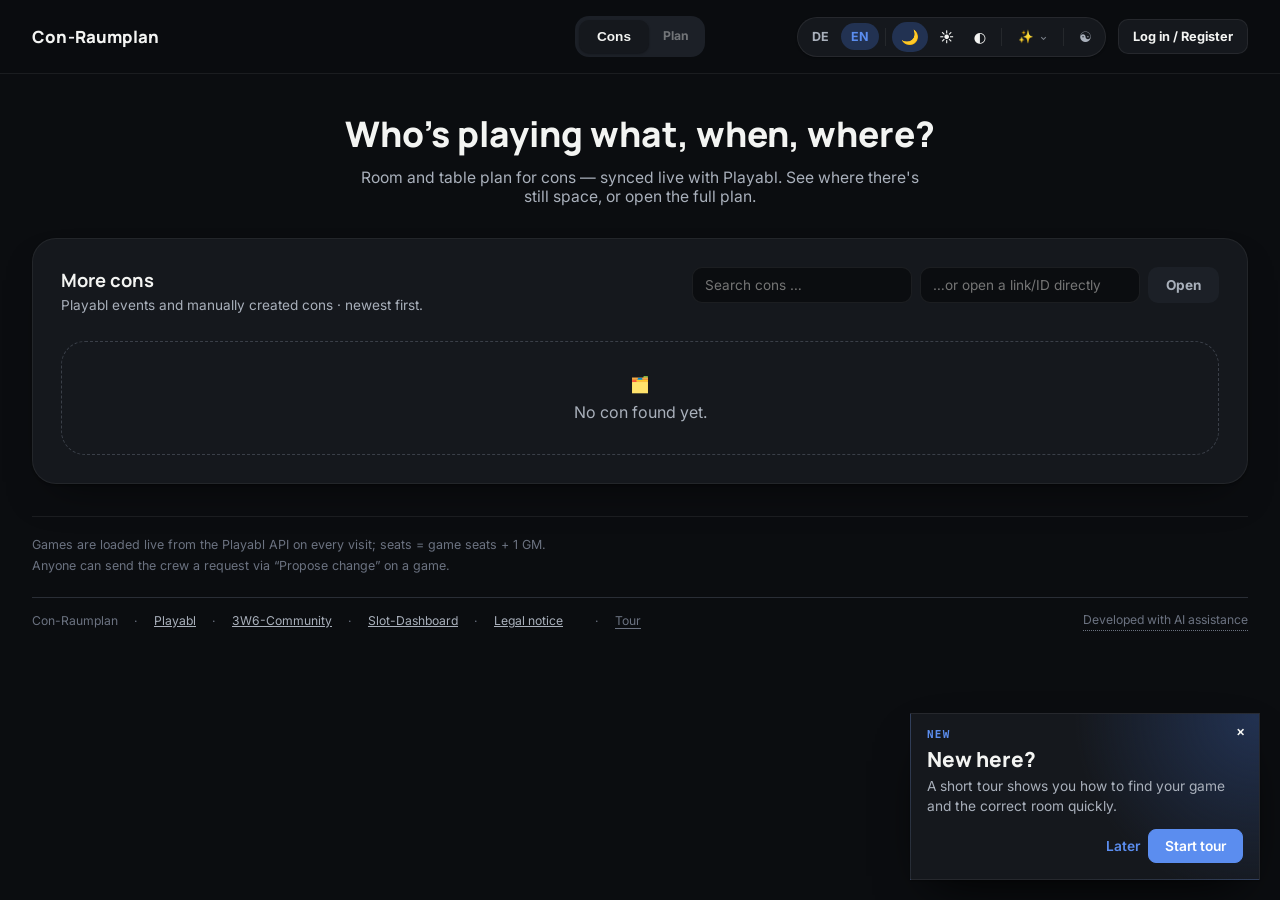
==== commit 25a90d49: "Lageplanansicht angleichen und KI-Hinweis ergänzen" ====
--- a/index.html
+++ b/index.html
@@ -8,8 +8,8 @@
 <script src="theme-bootstrap.js"></script>
 <link rel="preconnect" href="https://fonts.googleapis.com">
 <link href="https://fonts.googleapis.com/css2?family=Syne:wght@500;600;700&family=Instrument+Sans:wght@400;500;600;700&family=Manrope:wght@500;700;800&family=Inter:wght@400;500;600;700&family=Jost:wght@400;500;600;700&family=Paytone+One&family=Open+Sans:wght@400;600;700&family=Share+Tech+Mono&family=Orbitron:wght@700;900&family=Shippori+Mincho:wght@500;700&family=Space+Grotesk:wght@600;700&family=Nunito:wght@400;600;700&family=Bangers&family=Poppins:wght@400;600;700&family=Wire+One&display=swap" rel="stylesheet">
-<link rel="stylesheet" href="theme-effects.css?v=20260728-13">
-<link rel="stylesheet" href="app.css?v=20260728-3">
+<link rel="stylesheet" href="theme-effects.css?v=20260729-14">
+<link rel="stylesheet" href="app.css?v=20260810-12">
 </head>
 <body class="landing-page">
 <a class="skip-link" href="#main" data-i18n="skipToContent">Zum Inhalt springen</a>
@@ -104,11 +104,11 @@
 <script src="app-config.js"></script>
 <script src="utils.js"></script>
 <script src="themes.js?v=20260728-2"></script>
-<script src="i18n.js?v=20260728-2"></script>
+<script src="i18n.js?v=20260810-11"></script>
 <script src="supabase-api.js"></script>
 <script src="auth.js"></script>
 <script src="playabl-api.js"></script>
-<script src="guided-tour.js"></script>
-<script src="landing.js"></script>
+<script src="guided-tour.js?v=20260810-4"></script>
+<script src="landing.js?v=20260810-1"></script>
 </body>
 </html>
--- a/theme-effects.css
+++ b/theme-effects.css
@@ -780,26 +780,21 @@
     room-cosmic-nebula-breathe 9s ease-in-out infinite alternate;
 }
 :root[data-theme="cosmic"] body::after {
-  inset:-12%;
+  inset:-14%;
   opacity:.66;
-  background-image:
-    radial-gradient(circle,rgba(240,242,255,.92) 0 1px,transparent 1.35px),
-    radial-gradient(circle,rgba(151,183,255,.68) 0 .8px,transparent 1.2px),
-    radial-gradient(circle,rgba(217,184,118,.55) 0 .7px,transparent 1.1px),
-    radial-gradient(circle,rgba(199,116,181,.42) 0 .65px,transparent 1px);
-  background-size:173px 181px,251px 229px,347px 311px,421px 379px;
-  background-position:21px 9px,91px 47px,13px 151px,187px 83px;
-  will-change:background-position,opacity;
+  background:center/100% 100% no-repeat url("data:image/svg+xml,%3Csvg xmlns='http://www.w3.org/2000/svg' viewBox='0 0 1400 900'%3E%3Cg fill='%23f0f2ff'%3E%3Ccircle cx='37' cy='83' r='1.2'/%3E%3Ccircle cx='181' cy='31' r='.8'/%3E%3Ccircle cx='298' cy='147' r='1.5'/%3E%3Ccircle cx='463' cy='68' r='.7'/%3E%3Ccircle cx='617' cy='192' r='1'/%3E%3Ccircle cx='811' cy='43' r='1.3'/%3E%3Ccircle cx='967' cy='161' r='.65'/%3E%3Ccircle cx='1179' cy='91' r='1.1'/%3E%3Ccircle cx='1361' cy='218' r='.8'/%3E%3Ccircle cx='112' cy='329' r='.7'/%3E%3Ccircle cx='349' cy='287' r='1.25'/%3E%3Ccircle cx='538' cy='401' r='.8'/%3E%3Ccircle cx='731' cy='311' r='1.6'/%3E%3Ccircle cx='904' cy='438' r='.7'/%3E%3Ccircle cx='1083' cy='296' r='1.15'/%3E%3Ccircle cx='1297' cy='397' r='.75'/%3E%3Ccircle cx='59' cy='573' r='1.35'/%3E%3Ccircle cx='247' cy='493' r='.7'/%3E%3Ccircle cx='421' cy='642' r='1'/%3E%3Ccircle cx='684' cy='526' r='.65'/%3E%3Ccircle cx='849' cy='681' r='1.4'/%3E%3Ccircle cx='1017' cy='557' r='.75'/%3E%3Ccircle cx='1244' cy='634' r='1.1'/%3E%3Ccircle cx='1379' cy='519' r='.65'/%3E%3Ccircle cx='151' cy='812' r='.8'/%3E%3Ccircle cx='376' cy='739' r='1.2'/%3E%3Ccircle cx='593' cy='857' r='.7'/%3E%3Ccircle cx='776' cy='763' r='1.1'/%3E%3Ccircle cx='996' cy='839' r='.8'/%3E%3Ccircle cx='1191' cy='748' r='1.35'/%3E%3Ccircle cx='1342' cy='866' r='.7'/%3E%3C/g%3E%3Cg fill='%2397b7ff' opacity='.72'%3E%3Ccircle cx='226' cy='219' r='1.1'/%3E%3Ccircle cx='572' cy='103' r='1.4'/%3E%3Ccircle cx='876' cy='247' r='.9'/%3E%3Ccircle cx='1221' cy='331' r='1.3'/%3E%3Ccircle cx='318' cy='568' r='1.2'/%3E%3Ccircle cx='756' cy='617' r='.9'/%3E%3Ccircle cx='1108' cy='714' r='1.45'/%3E%3C/g%3E%3Cg fill='%23d9b876' opacity='.58'%3E%3Ccircle cx='91' cy='191' r='.9'/%3E%3Ccircle cx='657' cy='367' r='1.1'/%3E%3Ccircle cx='1322' cy='111' r='.8'/%3E%3Ccircle cx='489' cy='798' r='1.25'/%3E%3C/g%3E%3C/svg%3E");
+  will-change:transform,opacity;
   animation:
-    room-cosmic-star-drift 92s linear infinite,
-    room-cosmic-star-pulse 6s ease-in-out infinite alternate;
+    room-cosmic-star-drift 72s ease-in-out infinite alternate,
+    room-cosmic-star-pulse 7s ease-in-out infinite alternate;
 }
 @keyframes room-cosmic-milky-way {
   from { transform:translate3d(-4%,-2%,0) rotate(-19deg) scale(1.04); }
   to { transform:translate3d(5%,3%,0) rotate(-13deg) scale(1.12); }
 }
 @keyframes room-cosmic-star-drift {
-  to { background-position:194px -172px,342px -182px,360px -160px,608px -296px; }
+  from { transform:translate3d(-2.4%,-1.2%,0) scale(1.015) rotate(-.18deg); }
+  to { transform:translate3d(2.8%,1.7%,0) scale(1.045) rotate(.2deg); }
 }
 @keyframes room-cosmic-nebula-breathe {
   from { opacity:.62; }
@@ -808,6 +803,16 @@
 @keyframes room-cosmic-star-pulse {
   from { opacity:.48; filter:brightness(.86); }
   to { opacity:.78; filter:brightness(1.18); }
+}
+@keyframes room-cosmic-nebula-orbits {
+  from {
+    background-position:86% -12%, -12% 31%, 112% 72%, center;
+    background-size:74% 66%, 61% 72%, 69% 62%, auto;
+  }
+  to {
+    background-position:68% 3%, 7% 48%, 87% 51%, center;
+    background-size:82% 73%, 68% 65%, 76% 70%, auto;
+  }
 }
 :root[data-theme="cosmic"] body.landing-page {
   background:
@@ -815,6 +820,8 @@
     radial-gradient(ellipse at 4% 58%,color-mix(in srgb,var(--cosmic-nebula-blue) 20%,transparent),transparent 35%),
     radial-gradient(ellipse at 72% 105%,color-mix(in srgb,var(--cosmic-nebula-teal) 14%,transparent),transparent 34%),
     linear-gradient(172deg,#010207 0%,#040411 45%,#010207 100%);
+  background-repeat:no-repeat;
+  animation:room-cosmic-nebula-orbits 37s ease-in-out infinite alternate-reverse;
 }
 :root[data-theme="cosmic"] body.landing-page::before {
   background:
@@ -827,8 +834,8 @@
     room-cosmic-nebula-breathe 8s ease-in-out infinite alternate;
 }
 :root[data-theme="cosmic"] body.landing-page::after {
-  background-size:149px 211px,263px 237px,349px 317px,431px 397px;
-  background-position:31px 17px,127px 83px,11px 173px,223px 59px;
+  animation-direction:alternate-reverse,alternate;
+  animation-duration:78s,8s;
 }
 :root[data-theme="cosmic"] body.plan-page {
   background:
@@ -836,6 +843,8 @@
     radial-gradient(ellipse at 3% 43%,color-mix(in srgb,var(--cosmic-nebula-teal) 16%,transparent),transparent 34%),
     radial-gradient(ellipse at 92% 72%,color-mix(in srgb,var(--cosmic-nebula-rose) 15%,transparent),transparent 34%),
     linear-gradient(165deg,#010207 0%,#030510 46%,#010207 100%);
+  background-repeat:no-repeat;
+  animation:room-cosmic-nebula-orbits 34s ease-in-out infinite alternate;
 }
 :root[data-theme="cosmic"] body.plan-page::before {
   animation:
@@ -843,8 +852,7 @@
     room-cosmic-nebula-breathe 10s ease-in-out infinite alternate;
 }
 :root[data-theme="cosmic"] body.plan-page::after {
-  background-size:181px 173px,241px 283px,373px 301px,457px 433px;
-  background-position:79px 29px,17px 131px,191px 71px,47px 211px;
+  animation-duration:86s,7s;
 }
 @keyframes room-cosmic-landing-nebula {
   from { transform:translate3d(-4%,3%,0) rotate(9deg) scale(1.04); }
--- a/app.css
+++ b/app.css
@@ -57,7 +57,7 @@
 .stepper-btn:last-child { border-radius: 0 var(--r-sm) var(--r-sm) 0; }
 
 .min-seats-stepper { display: inline-flex; align-items: center; gap: var(--sp-2); background: var(--band); border-radius: var(--r-pill); padding: 5px 8px; }
-.min-seats-btn { display: inline-flex; align-items: center; justify-content: center; background: var(--surface-1); border: none; border-radius: 6px; width: 22px; height: 22px; font-weight: 700; cursor: pointer; padding: 0; }
+.min-seats-btn { display: inline-flex; align-items: center; justify-content: center; background: var(--surface-1); border: 1px solid color-mix(in srgb, var(--baseline) 72%, transparent); border-radius: 8px; width: 30px; height: 30px; font-weight: 800; cursor: pointer; padding: 0; }
 .min-seats-val { font-size: var(--fs-sm); font-weight: 600; white-space: nowrap; }
 
 button, a.btn { display: inline-flex; align-items: center; gap: var(--sp-2); background: var(--surface-1); color: var(--text-primary); border: var(--border-w) solid var(--baseline); border-radius: var(--r-sm); padding: var(--sp-2) var(--sp-4); font-size: var(--fs-sm); font-weight: 600; cursor: pointer; text-decoration: none; }
@@ -315,6 +315,9 @@
 .room-more summary::before { content: "▸ "; }
 .room-more[open] summary::before { content: "▾ "; }
 .room-more .room-notes { font-size: var(--fs-xs); color: var(--text-secondary); margin-top: var(--sp-1); }
+.room-location { margin: calc(-1 * var(--sp-2)) 0 var(--sp-3); color: var(--text-secondary); font-size: var(--fs-sm); }
+.floor-plan-form { display: flex; align-items: center; gap: var(--sp-2); flex-wrap: wrap; }
+.floor-plan-form input { flex: 1 1 320px; min-width: 0; }
 
 /* ============================================================
    Guided Tour: bewusst außerhalb des vollen Headers. Der einmalige
@@ -471,6 +474,18 @@
 .setup-head { justify-content: space-between; }
 .setup-head-title { display: flex; align-items: center; gap: 7px; min-width: 0; }
 .setup-head-title h2 { margin: 0; }
+.crew-con-switch { position: relative; margin-top: 7px; width: max-content; max-width: 100%; }
+.crew-con-switch summary { list-style: none; cursor: pointer; color: var(--text-secondary); font-size: var(--fs-xs); font-weight: 700; }
+.crew-con-switch summary::-webkit-details-marker { display: none; }
+.crew-con-switch summary::after { content: "⌄"; margin-left: 5px; color: var(--text-muted); }
+.crew-con-switch details[open] summary::after { content: "⌃"; }
+.crew-con-switch nav {
+  position: absolute; z-index: 30; top: calc(100% + 6px); left: 0; min-width: 220px; max-height: 280px; overflow: auto;
+  display: grid; gap: 3px; padding: 7px; border: var(--border-w) solid var(--border); border-radius: var(--r-md);
+  background: var(--surface-1); box-shadow: var(--shadow-card);
+}
+.crew-con-switch nav a { padding: 8px 10px; border-radius: calc(var(--r-md) - 4px); color: var(--text-primary); text-decoration: none; }
+.crew-con-switch nav a:hover, .crew-con-switch nav a:focus-visible { background: var(--accent-soft); color: var(--accent); }
 
 .tablebox {
   border: var(--border-w) solid var(--grid); border-radius: var(--r-md); padding: var(--sp-2) var(--sp-3); margin-bottom: var(--sp-2);
@@ -547,6 +562,9 @@
 .public-table-card tr:hover .icon-btn.requestBtn,
 .public-table-card tr:focus-within .icon-btn.requestBtn,
 .icon-btn.requestBtn:focus { opacity: 1; }
+@media (hover: none), (pointer: coarse) {
+  .icon-btn.requestBtn { opacity: 1; }
+}
 
 .badge {
   display: inline-flex; align-items: center; gap: 4px; padding: 0 var(--sp-2); border-radius: var(--r-pill);
@@ -878,6 +896,22 @@
 .foot li { margin-bottom: 4px; margin-left: var(--sp-4); }
 .credits { display: flex; flex-wrap: wrap; gap: var(--sp-2) var(--sp-4); font-size: var(--fs-xs); color: var(--text-muted); margin-top: var(--sp-5); padding-top: var(--sp-3); border-top: var(--border-w) solid var(--grid); align-items: center; }
 .credits a { color: var(--text-secondary); }
+.ai-disclosure { position: relative; order: 99; display: inline-flex; align-items: center; margin-left: auto; }
+.credits .ai-disclosure-trigger {
+  min-height: 0; padding: 2px 0; border: 0; border-bottom: 1px dotted currentColor; border-radius: 0;
+  background: none; box-shadow: none; color: var(--text-muted); font: inherit; line-height: 1.35; cursor: help;
+}
+.credits .ai-disclosure-trigger:hover { color: var(--text-secondary); background: none; box-shadow: none; transform: none; }
+.ai-disclosure-tooltip {
+  position: absolute; z-index: 45; right: 0; bottom: calc(100% + 9px); width: min(360px, calc(100vw - 32px));
+  padding: 10px 12px; border: var(--border-w) solid var(--border); border-radius: var(--r-md);
+  background: var(--surface-1); box-shadow: var(--shadow-float); color: var(--text-secondary);
+  font-size: .72rem; font-weight: 500; line-height: 1.45; text-align: left;
+  opacity: 0; pointer-events: none; transform: translateY(4px); transition: opacity .15s ease, transform .15s ease;
+}
+.ai-disclosure:hover .ai-disclosure-tooltip,
+.ai-disclosure:focus-within .ai-disclosure-tooltip { opacity: 1; transform: translateY(0); }
+@media (prefers-reduced-motion: reduce) { .ai-disclosure-tooltip { transition: none; } }
 
 table { width: 100%; border-collapse: collapse; font-size: var(--fs-sm); font-variant-numeric: tabular-nums; }
 th, td { padding: var(--sp-2) var(--sp-3); text-align: right; border-bottom: var(--border-w) solid var(--grid); }
@@ -1313,14 +1347,20 @@
   color: var(--text-primary);
 }
 .plan-page .public-toolbar {
-  display: flex;
-  flex-wrap: wrap;
-  align-items: flex-start;
-  gap: 22px;
+  display: grid;
+  grid-template-columns: minmax(0, 1fr) auto;
+  align-items: stretch;
+  gap: 16px 22px;
   margin: 0;
   padding: 16px 20px;
 }
 .plan-page .public-toolbar:hover { transform: none; }
+.plan-page .public-toolbar-controls {
+  display: flex;
+  align-items: flex-start;
+  gap: 18px;
+  min-width: 0;
+}
 .plan-page .toolbar-group {
   display: flex;
   flex-direction: column;
@@ -1334,15 +1374,16 @@
   letter-spacing: .05em;
   text-transform: uppercase;
 }
-.plan-page .toolbar-search-group { min-width: 0; flex: 0 0 auto; }
+.plan-page .toolbar-search-group { min-width: 240px; flex: 1 1 300px; }
 .plan-page .public-toolbar .global-search {
   flex: none;
-  width: 181.5px;
+  width: 100%;
   height: auto;
 }
 .plan-page .public-toolbar .global-search input {
-  width: 181.5px;
-  max-width: 320px;
+  width: 100%;
+  min-width: 240px;
+  max-width: 340px;
   padding: 9px 12px;
   border: 1px solid var(--border);
   border-radius: var(--r-md);
@@ -1350,11 +1391,10 @@
   font-size: .85rem;
   line-height: normal;
 }
-.plan-page .public-toolbar-spacer { flex: 1 1 auto; }
+.plan-page .public-toolbar-actions { display: flex; align-items: center; align-self: end; justify-content: flex-end; gap: 8px; min-height: 38px; white-space: nowrap; }
 .plan-page .public-toolbar .info-tip-trigger {
   width: 18px;
   height: 18px;
-  margin-left: auto;
   font-size: .7rem;
 }
 .plan-page .public-toolbar #detailSwitch {
@@ -1379,6 +1419,38 @@
   border-bottom-color: currentColor;
   box-shadow: none;
   font-weight: 800;
+}
+.plan-page .public-personal-actions { gap: 10px; flex-wrap: nowrap; }
+.plan-page .public-personal-actions button {
+  padding: 8px 2px;
+  border: 0;
+  border-bottom: 2px solid transparent;
+  border-radius: 0;
+  background: transparent;
+  color: var(--text-secondary);
+  box-shadow: none;
+  font-family: Arial, sans-serif;
+  font-size: .78rem;
+  font-weight: 700;
+}
+.plan-page .public-personal-actions #myGamesFilter[aria-pressed="true"] {
+  border-bottom-color: currentColor;
+  color: var(--text-primary);
+  font-weight: 800;
+}
+.plan-page .public-personal-actions #personalGamesProfile {
+  max-width: 126px;
+  overflow: hidden;
+  color: var(--text-muted);
+  font-size: .7rem;
+  font-weight: 600;
+  text-overflow: ellipsis;
+  white-space: nowrap;
+}
+.plan-page .public-personal-actions #personalGamesProfile:hover,
+.plan-page .public-personal-actions #personalGamesProfile:focus-visible {
+  border-bottom-color: currentColor;
+  color: var(--text-primary);
 }
 .plan-page #axisSwitch { display: flex; gap: 8px; }
 .plan-page #axisSwitch button {
@@ -1392,7 +1464,7 @@
   font-weight: 700;
   font-family: Arial, sans-serif;
 }
-.plan-page .public-toolbar #printBtn {
+.plan-page .public-toolbar .toolbar-action {
   align-items: center;
   gap: 6px;
   padding: 8px 14px;
@@ -1406,8 +1478,27 @@
   font-family: Arial, sans-serif;
   line-height: normal;
 }
-.plan-page .public-toolbar #printBtn .print-icon { font-size: 1.05rem; }
-:root[data-theme="ukiyo"] .plan-page .public-toolbar #printBtn { box-shadow: none; }
+.plan-page .public-toolbar .toolbar-action-icon { font-size: 1.05rem; }
+.plan-page .floor-plan-public-action { position: relative; display: inline-flex; }
+.plan-page .floor-plan-public-action[hidden] { display: none; }
+.plan-page .floor-plan-public-menu > summary { list-style: none; cursor: pointer; }
+.plan-page .floor-plan-public-menu > summary::-webkit-details-marker { display: none; }
+.plan-page .floor-plan-public-menu > div { position: absolute; z-index: 25; top: calc(100% + 7px); right: 0; display: grid; min-width: 150px; padding: 6px; border: var(--card-border); border-radius: var(--r-md); background: var(--surface-1); box-shadow: var(--shadow-float); }
+.plan-page .floor-plan-public-menu a { padding: 9px 10px; border-radius: var(--r-sm); color: var(--text-primary); font-size: .78rem; font-weight: 700; text-decoration: none; white-space: nowrap; }
+.plan-page .floor-plan-public-menu a:hover, .plan-page .floor-plan-public-menu a:focus-visible { background: var(--band); }
+:root[data-theme="ukiyo"] .plan-page .public-toolbar .toolbar-action { box-shadow: none; }
+.plan-page .room-head .floor-plan-room-link { padding: 0; color: inherit; font: inherit; text-align: left; text-decoration: underline; text-decoration-color: color-mix(in srgb, var(--room-accent) 48%, transparent); text-decoration-thickness: 2px; text-underline-offset: 4px; }
+.plan-page .room-head .floor-plan-room-link:hover, .plan-page .room-head .floor-plan-room-link:focus-visible { color: var(--room-accent); text-decoration-color: currentColor; }
+.personal-profile-intro,
+.personal-profile-privacy { color: var(--text-secondary); line-height: 1.5; }
+.personal-profile-intro { margin: 0 0 var(--sp-4); }
+.personal-profile-privacy { margin: var(--sp-3) 0 0; font-size: var(--fs-sm); }
+#personalGamesDlg input { width: 100%; }
+#personalGamesDlg .dactions { flex-wrap: wrap; }
+#personalGamesDlg .personal-games-reset { margin-right: auto; }
+@media (max-width: 420px) {
+  #personalGamesDlg .personal-games-reset { width: 100%; margin-right: 0; }
+}
 .plan-page .public-table-card {
   margin-bottom: 24px;
   padding: 20px;
@@ -1438,6 +1529,12 @@
   font-weight: 600;
   text-decoration: none;
 }
+.plan-page .public-table-card th:nth-child(5),
+.plan-page .public-table-card td:nth-child(5),
+.plan-page .public-table-card th:nth-child(6),
+.plan-page .public-table-card td:nth-child(6) { width: 1%; white-space: nowrap; }
+.plan-page .public-table-card th:nth-child(6),
+.plan-page .public-table-card td:nth-child(6) { text-align: right; font-variant-numeric: tabular-nums; }
 .plan-page .requestBtn {
   padding: 0 2px;
   border: 0;
@@ -1955,23 +2052,44 @@
   min-width: min(100%, 280px);
   flex: 1 1 320px;
 }
+.plan-page #crewContent .toolbar-card .crew-filter-group > .toolbar-pill-row { align-items: flex-start; }
 .plan-page #crewContent .toolbar-card .crew-game-search {
   display: inline-flex;
-  flex: 0 1 240px;
+  flex: 1 1 300px;
   flex-direction: column;
   gap: 4px;
-  min-width: min(100%, 210px);
+  min-width: min(100%, 260px);
+  max-width: 340px;
 }
 .plan-page #crewContent .toolbar-card .crew-game-search input {
-  width: 240px;
+  width: 100%;
   max-width: 100%;
-  min-height: 34px;
+  min-height: 40px;
 }
 .plan-page #crewContent .toolbar-card .crew-game-search > span {
   color: var(--text-muted);
   font-size: .62rem;
   font-weight: 700;
   letter-spacing: .02em;
+}
+.plan-page #crewContent .crew-filter-group .min-seats-stepper { min-height: 40px; box-sizing: border-box; padding: 4px 7px; }
+.plan-page #crewContent .crew-filter-group .filter-tag-select { box-sizing: border-box; width: auto; max-width: min(240px, 100%); min-height: 40px; text-overflow: ellipsis; }
+
+@media (max-width: 1120px) {
+  .plan-page .public-toolbar { grid-template-columns: 1fr; }
+  .plan-page .public-toolbar-actions { justify-content: flex-end; }
+}
+
+@media (max-width: 900px) {
+  .plan-page .public-toolbar-controls { display: grid; grid-template-columns: repeat(2, minmax(0, 1fr)); gap: 16px; }
+  .plan-page .public-toolbar-controls > .toolbar-divider { display: none; }
+  .plan-page .toolbar-search-group { grid-column: 1 / -1; min-width: 0; }
+  .plan-page .public-toolbar .global-search input { max-width: none; min-width: 0; }
+  .plan-page .public-toolbar-actions { justify-content: flex-start; flex-wrap: wrap; }
+}
+
+@media (max-width: 460px) {
+  .plan-page .public-toolbar-controls { grid-template-columns: 1fr; }
 }
 .plan-page #crewContent .assign-layout {
   display: flex;
@@ -2390,9 +2508,303 @@
 }
 .plan-page #crewContent .request-row .request-status-done { color: var(--good); }
 .plan-page #crewContent .request-row .request-status-rejected { color: var(--warn); }
+.plan-page #crewContent .requests-archive { margin-top: 18px; border-top: var(--border-w) solid var(--border); }
+.plan-page #crewContent .requests-archive > summary { display: flex; align-items: center; gap: 8px; padding: 14px 2px 4px; color: var(--text-secondary); cursor: pointer; font-size: .8rem; font-weight: 800; }
+.plan-page #crewContent .requests-archive > summary::marker { color: var(--text-muted); }
+.plan-page #crewContent .requests-archive .request-row { opacity: .78; }
+.plan-page #crewContent .requests-archive .request-row:last-child { padding-bottom: 0; border-bottom: 0; }
 :root[data-theme="ukiyo"] .plan-page #crewContent .room-actions .small,
 :root[data-theme="ukiyo"] .plan-page #crewContent .manage-actions .small,
 :root[data-theme="ukiyo"] .plan-page #crewContent .setup-card .primary { border-radius: 1px; }
+
+/* ============================================================
+   Lageplan-Creator und öffentliche Lageplanansicht
+   ============================================================ */
+.floor-plan-source-options { display: grid; grid-template-columns: repeat(2, minmax(0, 1fr)); gap: var(--sp-3); margin: var(--sp-4) 0; }
+.floor-plan-source-options > label { display: flex; align-items: flex-start; gap: 11px; padding: 13px 14px; border: var(--border-w) solid var(--border); border-radius: var(--r-md); background: var(--surface-2); cursor: pointer; }
+.floor-plan-source-options > label:has(input:checked) { border-color: var(--accent); background: color-mix(in srgb, var(--accent) 9%, var(--surface-2)); }
+.floor-plan-source-options input { flex: 0 0 auto; width: auto; margin: 3px 0 0; }
+.floor-plan-source-options span { display: grid; gap: 3px; min-width: 0; }
+.floor-plan-source-options strong { color: var(--text-primary); font-size: var(--fs-sm); }
+.floor-plan-source-options small { color: var(--text-muted); font-size: .7rem; line-height: 1.35; }
+.floor-plan-source-panel { padding-top: var(--sp-2); }
+.floor-plan-source-panel + .floor-plan-source-panel { margin-top: var(--sp-5); padding-top: var(--sp-5); border-top: var(--border-w) solid var(--border); }
+.floor-plan-creator-empty {
+  min-height: 260px; display: flex; flex-direction: column; align-items: center; justify-content: center;
+  text-align: center; gap: var(--sp-2); padding: var(--sp-6); border: 1.5px dashed var(--baseline);
+  border-radius: var(--r-lg); background: color-mix(in srgb, var(--band) 48%, transparent);
+}
+.floor-plan-creator-empty h3 { margin: 0; color: var(--text-primary); }
+.floor-plan-creator-empty p { max-width: 560px; margin: 0 0 var(--sp-2); color: var(--text-secondary); }
+.floor-plan-empty-glyph { display: grid; place-items: center; width: 48px; height: 48px; border-radius: 16px; background: var(--band); color: var(--accent); font-size: 1.5rem; }
+.floor-plan-editor { margin: var(--sp-5) calc(var(--sp-2) * -1) 0; }
+.floor-plan-editor-head,
+.floor-plan-public-head,
+.floor-plan-page-controls { display: flex; align-items: center; justify-content: space-between; gap: var(--sp-3); flex-wrap: wrap; }
+.floor-plan-editor-head { margin-bottom: var(--sp-4); }
+.floor-plan-editor-kicker { display: block; color: var(--text-muted); font-size: .68rem; font-weight: 800; letter-spacing: .11em; text-transform: uppercase; margin-bottom: 4px; }
+.floor-plan-title-input {
+  border: 0 !important; border-bottom: var(--border-w) solid transparent !important; background: transparent !important;
+  border-radius: 0 !important; padding: 2px 0 !important; font-family: var(--font-display) !important;
+  font-size: var(--fs-lg) !important; font-weight: 800; min-width: min(460px, 70vw);
+}
+.floor-plan-title-input:focus { border-bottom-color: var(--accent) !important; outline: 0; }
+.floor-plan-editor-actions, .floor-plan-public-actions { display: flex; align-items: center; gap: var(--sp-2); flex-wrap: wrap; }
+.setup-head-actions { display: flex; align-items: center; gap: var(--sp-2); flex-wrap: wrap; justify-content: flex-end; }
+.floor-plan-more-menu { position: relative; }
+.floor-plan-more-menu > summary { list-style: none; cursor: pointer; display: inline-flex; align-items: center; gap: 6px; }
+.floor-plan-more-menu > summary::-webkit-details-marker { display: none; }
+.floor-plan-more-menu > div {
+  position: absolute; z-index: 20; top: calc(100% + 7px); right: 0; min-width: 210px;
+  display: grid; gap: 5px; padding: 7px; border: var(--border-w) solid var(--border);
+  border-radius: var(--r-md); background: var(--surface-1); box-shadow: var(--shadow-card);
+}
+.floor-plan-more-menu > div button { width: 100%; justify-content: flex-start; text-align: left; }
+.floor-plan-dialog { width: min(760px, calc(100vw - 32px)); max-width: 760px; }
+.floor-plan-dialog::backdrop { background: rgba(5, 10, 20, .68); backdrop-filter: blur(3px); }
+.floor-plan-dialog-head { display: flex; align-items: flex-start; justify-content: space-between; gap: var(--sp-3); margin-bottom: var(--sp-3); }
+.floor-plan-dialog-head h2 { margin: 2px 0 0; }
+.floor-plan-version-list { display: grid; gap: var(--sp-3); max-height: min(68vh, 720px); overflow: auto; padding-right: 3px; }
+.floor-plan-version-card {
+  display: grid; grid-template-columns: 150px minmax(0, 1fr) auto; gap: var(--sp-3); align-items: center;
+  padding: var(--sp-2); border: var(--border-w) solid var(--border); border-radius: var(--r-md); background: var(--surface-2);
+}
+.floor-plan-version-preview { aspect-ratio: 1.414; overflow: hidden; border-radius: calc(var(--r-md) - 3px); background: #fff; border: 1px solid color-mix(in srgb, var(--border) 65%, transparent); }
+.floor-plan-version-preview svg { width: 100%; height: 100%; display: block; }
+.floor-plan-version-copy { min-width: 0; display: grid; gap: 4px; }
+.floor-plan-version-copy .badge { justify-self: start; }
+.floor-plan-version-copy > span:last-child { color: var(--text-secondary); font-size: .78rem; }
+.floor-plan-mapping-dialog { max-width: 820px; }
+.floor-plan-mapping-head, .floor-plan-mapping-row { display: grid; grid-template-columns: minmax(0, 1fr) minmax(240px, 1.15fr); gap: var(--sp-3); align-items: center; }
+.floor-plan-mapping-head { padding: 0 var(--sp-2) 7px; color: var(--text-muted); font-size: .72rem; font-weight: 800; letter-spacing: .07em; text-transform: uppercase; }
+.floor-plan-mapping-list { display: grid; gap: 6px; max-height: min(58vh, 620px); overflow: auto; }
+.floor-plan-mapping-row { padding: var(--sp-2); border: var(--border-w) solid var(--border); border-radius: var(--r-md); background: var(--surface-2); }
+.floor-plan-mapping-row > div, .floor-plan-mapping-row > label { min-width: 0; display: grid; gap: 3px; }
+.floor-plan-mapping-row span, .floor-plan-mapping-row small { color: var(--text-secondary); font-size: .78rem; }
+.floor-plan-mapping-row select { width: 100%; }
+.room-import-selection { display: grid; gap: 6px; max-height: min(48vh, 520px); overflow: auto; margin: var(--sp-3) 0; }
+.room-import-selection-head { display: flex; align-items: center; justify-content: space-between; gap: var(--sp-2); padding-bottom: 4px; }
+.room-import-choice { display: flex; align-items: center; gap: 10px; padding: 10px 12px; border: var(--border-w) solid var(--border); border-radius: var(--r-md); background: var(--surface-2); cursor: pointer; }
+.room-import-choice > span { display: grid; gap: 2px; }
+.room-import-choice small { color: var(--text-secondary); }
+.room-import-floor-plan { margin-top: var(--sp-3); padding: 12px; border-radius: var(--r-md); background: var(--accent-soft); }
+.floor-plan-save-state { min-width: 82px; color: var(--text-muted); font-size: var(--fs-xs); text-align: right; }
+.floor-plan-save-state.is-saved { color: var(--good); }
+.floor-plan-save-state.is-error { color: var(--warn); max-width: 280px; }
+.floor-plan-page-controls {
+  justify-content: flex-start; background: var(--band); border: var(--border-w) solid var(--border);
+  border-radius: var(--r-md); padding: var(--sp-2); margin-bottom: var(--sp-3);
+}
+.floor-plan-page-controls .floor-plan-floor-tabs { margin-right: auto; }
+.floor-plan-page-controls label { display: flex; align-items: center; gap: var(--sp-2); }
+.floor-plan-page-controls input { width: 150px; background: var(--surface-1); }
+.floor-plan-editor-shell { display: grid; grid-template-columns: 240px minmax(0, 1fr) 270px; gap: var(--sp-3); align-items: start; }
+.floor-plan-toolbox,
+.floor-plan-inspector {
+  background: var(--surface-1); border: var(--border-w) solid var(--border); border-radius: var(--r-md);
+  padding: var(--sp-3); box-shadow: var(--shadow-card); min-width: 0;
+}
+.floor-plan-toolbox { display: flex; flex-direction: column; gap: 0; padding-block: var(--sp-2); }
+.floor-plan-tool-section { display: flex; flex-direction: column; gap: var(--sp-2); padding: var(--sp-3) var(--sp-1); }
+.floor-plan-tool-section + .floor-plan-tool-section { border-top: var(--border-w) solid var(--border); }
+.floor-plan-tool-heading,
+.floor-plan-inspector-title { display: flex; align-items: flex-start; gap: var(--sp-2); }
+.floor-plan-tool-heading > span,
+.floor-plan-inspector-title > span {
+  display: grid; place-items: center; flex: 0 0 32px; width: 32px; height: 32px; border-radius: 10px;
+  background: color-mix(in srgb, var(--accent) 12%, var(--surface-2)); color: var(--accent); font-weight: 850;
+}
+.floor-plan-tool-heading div,
+.floor-plan-inspector-title div { display: flex; flex-direction: column; gap: 1px; min-width: 0; }
+.floor-plan-tool-heading strong,
+.floor-plan-inspector-title strong { color: var(--text-primary); font-size: var(--fs-sm); }
+.floor-plan-tool-heading small,
+.floor-plan-inspector-title small { color: var(--text-muted); font-size: .68rem; line-height: 1.35; }
+.floor-plan-tool-field { display: flex; flex-direction: column; gap: 4px; color: var(--text-muted); font-size: var(--fs-xs); }
+.floor-plan-tool-field select,
+.floor-plan-tool-action { width: 100%; }
+.floor-plan-tool-action { justify-content: space-between; min-height: 40px; }
+.floor-plan-graphic-rules { color: var(--text-muted); font-size: .66rem; line-height: 1.4; }
+.floor-plan-tool-msg { min-height: 0; margin: 0; font-size: .68rem; line-height: 1.35; }
+.floor-plan-tool-row { display: grid; grid-template-columns: 1fr 1fr; gap: var(--sp-2); }
+.floor-plan-tool-row button { justify-content: center; padding-inline: var(--sp-2); }
+.floor-plan-history-actions { grid-template-columns: repeat(3, 1fr); margin-top: var(--sp-1); padding: var(--sp-3) var(--sp-1) var(--sp-1); border-top: var(--border-w) solid var(--border); }
+.floor-plan-symbol-palette { display: flex; flex-direction: column; gap: var(--sp-3); max-height: 420px; overflow: auto; padding: var(--sp-2); border: var(--border-w) solid var(--border); border-radius: var(--r-sm); background: var(--surface-2); }
+.floor-plan-symbol-category h4 { margin: 0 0 6px; color: var(--text-muted); font-size: .65rem; letter-spacing: .08em; text-transform: uppercase; }
+.floor-plan-symbol-grid { display: grid; grid-template-columns: repeat(2, minmax(0, 1fr)); gap: 6px; }
+.floor-plan-symbol-choice { min-width: 0; min-height: 62px; padding: 8px 5px; flex-direction: column; justify-content: center; gap: 3px; border-color: transparent; background: var(--surface-1); }
+.floor-plan-symbol-choice b { color: var(--text-primary); font-size: 1.45rem; line-height: 1; }
+.floor-plan-symbol-choice span { max-width: 100%; overflow: hidden; text-overflow: ellipsis; color: var(--text-secondary); font-size: .68rem; white-space: nowrap; }
+.floor-plan-symbol-choice:hover,
+.floor-plan-symbol-choice.is-selected { border-color: var(--accent); background: color-mix(in srgb, var(--accent) 10%, var(--surface-1)); }
+.floor-plan-symbol-palette.is-inspector { max-height: 390px; padding: 0; border: 0; background: transparent; }
+.floor-plan-inspector { display: flex; flex-direction: column; gap: var(--sp-3); }
+.floor-plan-inspector label { display: flex; flex-direction: column; gap: var(--sp-1); }
+.floor-plan-inspector textarea, .floor-plan-inspector input, .floor-plan-inspector select { width: 100%; }
+.floor-plan-inspector .floor-plan-color-input { min-height: 42px; padding: 4px; cursor: pointer; }
+.floor-plan-radius-control > span { display: flex; align-items: center; justify-content: space-between; gap: var(--sp-2); }
+.floor-plan-radius-control output { color: var(--text-muted); font-size: var(--fs-xs); font-variant-numeric: tabular-nums; }
+.floor-plan-radius-control input[type="range"] { padding-inline: 0; cursor: ew-resize; }
+.floor-plan-inspector .floor-plan-property-toggle { flex-direction: row; align-items: center; gap: 9px; padding: 9px 10px; border: var(--border-w) solid var(--border); border-radius: var(--r-sm); background: var(--surface-2); cursor: pointer; }
+.floor-plan-inspector .floor-plan-property-toggle input { flex: 0 0 auto; width: auto; margin: 0; }
+.floor-plan-text-style { display: grid; grid-template-columns: repeat(2, minmax(0, 1fr)); gap: 7px; }
+.floor-plan-text-style label { min-width: 0; color: var(--text-muted); font-size: var(--fs-xs); }
+.floor-plan-geometry { margin: 0; padding: var(--sp-2); border: var(--border-w) solid var(--border); border-radius: var(--r-sm); background: var(--surface-2); }
+.floor-plan-geometry legend { padding: 0 5px; color: var(--text-primary); font-size: var(--fs-sm); font-weight: 700; }
+.floor-plan-geometry > div { display: grid; grid-template-columns: repeat(2, minmax(0, 1fr)); gap: 7px; }
+.floor-plan-geometry label { min-width: 0; color: var(--text-muted); font-size: var(--fs-xs); }
+.floor-plan-number-input { position: relative; display: block; }
+.floor-plan-number-input input { padding-right: 28px; font-variant-numeric: tabular-nums; }
+.floor-plan-number-input small { position: absolute; top: 50%; right: 9px; transform: translateY(-50%); color: var(--text-muted); font-size: .65rem; pointer-events: none; }
+.floor-plan-geometry > p { margin: 7px 0 0; color: var(--text-muted); font-size: .65rem; line-height: 1.35; }
+.floor-plan-room-foreground, .floor-plan-arrangement { margin: 0; padding: var(--sp-2); border: var(--border-w) solid var(--border); border-radius: var(--r-sm); background: var(--surface-2); }
+.floor-plan-room-foreground legend, .floor-plan-arrangement legend { padding: 0 5px; color: var(--text-primary); font-size: var(--fs-sm); font-weight: 700; }
+.floor-plan-room-foreground { display: grid; grid-template-columns: minmax(0, 1.25fr) minmax(0, .75fr); gap: 7px; align-items: end; }
+.floor-plan-room-foreground legend { grid-column: 1 / -1; }
+.floor-plan-room-foreground > label:not(.floor-plan-property-toggle) { min-width: 0; color: var(--text-muted); font-size: var(--fs-xs); }
+.floor-plan-room-foreground .floor-plan-property-toggle { align-self: stretch; }
+.floor-plan-room-foreground input[type="color"]:disabled { cursor: default; opacity: .55; }
+.floor-plan-arrangement > div { display: grid; grid-template-columns: repeat(2, minmax(0, 1fr)); gap: 6px; }
+.floor-plan-arrangement button { min-width: 0; min-height: 42px; justify-content: flex-start; gap: 7px; padding: 7px 8px; font-size: .68rem; line-height: 1.2; text-align: left; }
+.floor-plan-arrangement button span { flex: 0 0 18px; color: var(--accent); font-size: 1rem; text-align: center; }
+.floor-plan-marker-picker { margin: 0; padding: 0; border: 0; }
+.floor-plan-marker-picker legend { margin-bottom: var(--sp-1); font-size: var(--fs-sm); }
+.floor-plan-marker-picker > div { display: grid; grid-template-columns: repeat(4, 1fr); gap: 6px; max-height: 252px; overflow: auto; padding-right: 2px; }
+.floor-plan-marker-picker button { min-width: 0; min-height: 44px; justify-content: center; padding: 8px 5px; font-size: 1.3rem; }
+.floor-plan-marker-picker button.is-selected { border-color: var(--accent); background: color-mix(in srgb, var(--accent) 10%, var(--surface-1)); color: var(--accent); }
+.floor-plan-canvas-stage {
+  min-width: 0; padding: var(--sp-4); border-radius: var(--r-lg); overflow: hidden;
+  background-color: color-mix(in srgb, var(--band) 70%, var(--page));
+  background-image: radial-gradient(color-mix(in srgb, var(--baseline) 50%, transparent) 1px, transparent 1px);
+  background-size: 18px 18px; border: var(--border-w) solid var(--border);
+}
+.floor-plan-canvas-toolbar {
+  position: relative; z-index: 15; display: flex; align-items: center; justify-content: space-between;
+  flex-wrap: wrap; gap: var(--sp-2); width: 100%; margin-bottom: var(--sp-2); padding: 7px;
+  border: var(--border-w) solid var(--border); border-radius: var(--r-md);
+  background: color-mix(in srgb, var(--surface-1) 94%, transparent); box-shadow: var(--shadow-card);
+}
+.floor-plan-zoom-controls, .floor-plan-trace-controls { display: flex; align-items: center; flex-wrap: wrap; gap: 6px; min-width: 0; }
+.floor-plan-zoom-controls { flex: 0 0 auto; }
+.floor-plan-zoom-controls button { min-width: 36px; justify-content: center; padding-inline: 9px; }
+.floor-plan-zoom-controls output { min-width: 54px; color: var(--text-secondary); font-size: var(--fs-xs); font-variant-numeric: tabular-nums; text-align: center; }
+.floor-plan-zoom-controls .floor-plan-zoom-fit { min-width: 0; }
+.floor-plan-zoom-fit svg, .floor-plan-pan-toggle svg { width: 18px; height: 18px; fill: none; stroke: currentColor; stroke-width: 2; stroke-linecap: round; stroke-linejoin: round; }
+.floor-plan-zoom-controls .floor-plan-grid-toggle { min-width: 0; }
+.floor-plan-grid-toggle[aria-pressed="true"] { border-color: var(--accent); background: color-mix(in srgb, var(--accent) 12%, var(--surface-1)); color: var(--accent); }
+.floor-plan-trace-controls { flex: 1 1 420px; justify-content: flex-end; }
+.floor-plan-trace-controls label { display: inline-flex; align-items: center; gap: 5px; color: var(--text-muted); font-size: .68rem; white-space: nowrap; }
+.floor-plan-trace-controls select { width: auto; min-width: 76px; padding-block: 7px; }
+.floor-plan-trace-controls input[type="range"] { width: 92px; padding: 0; }
+.floor-plan-trace-name { max-width: 150px; overflow: hidden; color: var(--text-secondary); font-size: var(--fs-xs); text-overflow: ellipsis; white-space: nowrap; }
+.floor-plan-trace-hint { position: sticky; left: 0; width: 100%; margin: 0 0 var(--sp-2); color: var(--text-muted); font-size: .68rem; line-height: 1.4; }
+.floor-plan-trace-hint.is-error { color: var(--warn); }
+.floor-plan-canvas-viewport { width: 100%; min-width: 0; overflow: auto; overscroll-behavior: contain; border-radius: 3px; }
+.floor-plan-canvas-stage.is-zoomed-in .floor-plan-canvas-viewport { max-height: min(72vh, 820px); }
+.floor-plan-canvas-wrap { width: 100%; margin: 0 auto; background: #fff; box-shadow: 0 18px 45px rgba(20, 30, 50, .16); border-radius: 3px; overflow: hidden; transition: width .16s ease; }
+.floor-plan-canvas-wrap .canvas-container { width: 100% !important; height: auto !important; background: #fff; }
+.floor-plan-canvas-wrap .canvas-container::before { content: ""; position: absolute; inset: 0; pointer-events: none; }
+.floor-plan-snap-guide { position: absolute; z-index: 12; display: block; pointer-events: none; background: var(--accent); box-shadow: 0 0 0 1px color-mix(in srgb, var(--accent) 28%, transparent), 0 0 8px color-mix(in srgb, var(--accent) 45%, transparent); }
+.floor-plan-snap-guide.is-vertical { top: 0; bottom: 0; width: 2px; transform: translateX(-1px); }
+.floor-plan-snap-guide.is-horizontal { left: 0; right: 0; height: 2px; transform: translateY(-1px); }
+.floor-plan-snap-guide[hidden] { display: none; }
+.floor-plan-canvas-wrap .canvas-container.is-grid-visible::before {
+  background-image: linear-gradient(rgba(91, 141, 239, .13) 1px, transparent 1px), linear-gradient(90deg, rgba(91, 141, 239, .13) 1px, transparent 1px);
+  background-size: var(--floor-plan-grid-x) var(--floor-plan-grid-y);
+}
+.floor-plan-canvas-wrap canvas { width: 100% !important; height: auto !important; display: block; }
+.floor-plan-canvas-stage.is-pan-enabled .floor-plan-canvas-wrap,
+.floor-plan-canvas-stage.is-pan-enabled .canvas-container,
+.floor-plan-canvas-stage.is-pan-enabled canvas { cursor: grab !important; touch-action: none; }
+.floor-plan-canvas-stage.is-panning .floor-plan-canvas-wrap,
+.floor-plan-canvas-stage.is-panning .canvas-container,
+.floor-plan-canvas-stage.is-panning canvas { cursor: grabbing !important; user-select: none; }
+.floor-plan-canvas-hint, .floor-plan-public-hint { margin: var(--sp-3) 0 0; text-align: center; color: var(--text-muted); font-size: var(--fs-xs); }
+
+.floor-plan-public-layout { display: grid; grid-template-columns: minmax(0, 1fr) 300px; gap: var(--sp-4); align-items: start; }
+.floor-plan-public-card { min-width: 0; }
+.floor-plan-public-head { margin-bottom: var(--sp-3); }
+.floor-plan-public-head h2 { font-size: var(--fs-lg); }
+.floor-plan-public-stage { margin-top: var(--sp-3); overflow: hidden; border: var(--border-w) solid var(--border); border-radius: var(--r-md); background: #fff; box-shadow: inset 0 0 0 1px rgba(255,255,255,.6); }
+.floor-plan-map { display: block; width: 100%; height: auto; background: #fff; }
+.floor-plan-map-room.is-linked { cursor: pointer; outline: none; transform-box: fill-box; transform-origin: center; transition: filter .16s ease, opacity .16s ease; }
+.floor-plan-map-room.is-linked:hover,
+.floor-plan-map-room.is-linked:focus-visible,
+.floor-plan-map-room.is-linked.is-active { filter: saturate(1.2) drop-shadow(0 5px 7px rgba(20,30,50,.16)); }
+.floor-plan-map-room.is-linked.is-active rect { fill-opacity: .3; stroke-width: 7; }
+.floor-plan-map-room.is-jump-highlight { animation: floor-plan-room-jump 1.35s ease-out; }
+@keyframes floor-plan-room-jump {
+  0%, 28% { filter: saturate(1.45) drop-shadow(0 0 16px var(--floor-plan-room-color)); opacity: .52; }
+  55% { opacity: 1; }
+  72% { filter: saturate(1.3) drop-shadow(0 0 11px var(--floor-plan-room-color)); opacity: .64; }
+  100% { filter: none; opacity: 1; }
+}
+.floor-plan-room-detail { position: sticky; top: 92px; min-height: 260px; }
+.floor-plan-room-detail h2 { font-size: var(--fs-md); }
+.floor-plan-room-detail-head { display: flex; align-items: center; gap: var(--sp-3); margin-bottom: var(--sp-3); }
+.floor-plan-room-detail-symbol { display: grid; place-items: center; width: 48px; height: 48px; border-radius: 15px; background: color-mix(in srgb, var(--floor-plan-room-color) 17%, var(--surface-1)); border: 2px solid var(--floor-plan-room-color); color: var(--floor-plan-room-color); font-weight: 800; }
+.floor-plan-room-schedule { margin: var(--sp-4) 0; padding-top: var(--sp-3); border-top: var(--border-w) solid var(--border); }
+.floor-plan-room-schedule h3 { margin-top: 0; }
+.floor-plan-room-game { display: flex; flex-direction: column; gap: 2px; padding: var(--sp-2) 0; border-bottom: var(--border-w) solid var(--border); font-size: var(--fs-sm); }
+.floor-plan-room-game span { color: var(--text-secondary); font-size: var(--fs-xs); }
+.floor-plan-preview-banner { display: flex; align-items: center; justify-content: center; gap: var(--sp-3); }
+
+.floor-plan-print-toolbar { display: flex; align-items: center; justify-content: flex-end; gap: var(--sp-3); }
+.floor-plan-print-toolbar > div { margin-right: auto; }
+.floor-plan-print-toolbar p { margin: 3px 0 0; }
+.floor-plan-print-map { width: 100%; flex: 1 1 auto; display: grid; place-items: center; min-height: 0; }
+.floor-plan-print-map .floor-plan-map { max-width: 100%; max-height: 100%; }
+.floor-plan-print-page { display: flex; flex-direction: column; aspect-ratio: 210 / 297; }
+.floor-plan-print-page[data-orientation="landscape"] { aspect-ratio: 297 / 210; }
+.floor-plan-print-legend { margin-top: 8px; padding-top: 8px; border-top: 1px solid #ddd; color: #222; }
+.floor-plan-print-legend h3 { margin: 0 0 5px; color: #555; font: 700 10px Arial,sans-serif; }
+.floor-plan-print-legend > div { display: flex; flex-wrap: wrap; gap: 5px 14px; }
+.floor-plan-print-legend span { display: inline-flex; align-items: center; gap: 5px; font: 600 9px Arial,sans-serif; }
+.floor-plan-print-legend b { color: var(--floor-plan-room-color); font-size: 11px; }
+
+:root[data-theme="contrast"] .floor-plan-canvas-stage,
+:root[data-theme="contrast"] .floor-plan-public-stage { border-width: 3px; }
+:root[data-theme="contrast"] .floor-plan-map-room rect { fill-opacity: .08; stroke-width: 7; }
+
+@media (max-width: 980px) {
+  .floor-plan-editor-shell { grid-template-columns: 1fr; }
+  .floor-plan-toolbox { display: grid; grid-template-columns: repeat(3, minmax(180px, 1fr)); align-items: start; padding: var(--sp-2); overflow-x: auto; }
+  .floor-plan-tool-section { border: 0 !important; padding: var(--sp-2); }
+  .floor-plan-history-actions { grid-column: 1 / -1; margin: 0; border-top: var(--border-w) solid var(--border); }
+  .floor-plan-inspector { min-height: 80px; }
+  .floor-plan-public-layout { grid-template-columns: 1fr; }
+  .floor-plan-room-detail { position: static; }
+}
+
+@media (max-width: 680px) {
+  .floor-plan-editor { margin-inline: 0; }
+  .floor-plan-editor-head, .floor-plan-public-head { align-items: flex-start; }
+  .floor-plan-title-input { min-width: 0; width: 100%; }
+  .floor-plan-editor-actions, .floor-plan-public-actions { width: 100%; }
+  .setup-head-actions { width: 100%; justify-content: stretch; }
+  .setup-head-actions > * { flex: 1 1 auto; }
+  .floor-plan-more-menu { flex: 1 1 auto; }
+  .floor-plan-more-menu > summary { justify-content: center; width: 100%; }
+  .floor-plan-more-menu > div { left: 0; right: auto; min-width: min(250px, calc(100vw - 50px)); }
+  .floor-plan-version-card { grid-template-columns: 96px minmax(0, 1fr); }
+  .floor-plan-version-card > button { grid-column: 1 / -1; width: 100%; }
+  .floor-plan-mapping-head { display: none; }
+  .floor-plan-mapping-row { grid-template-columns: 1fr; }
+  .floor-plan-save-state { margin-right: auto; text-align: left; }
+  .floor-plan-page-controls { align-items: stretch; }
+  .floor-plan-page-controls label { width: 100%; justify-content: space-between; }
+  .floor-plan-page-controls label input, .floor-plan-page-controls label select { flex: 1; }
+  .floor-plan-toolbox { display: flex; }
+  .floor-plan-tool-section { padding-inline: var(--sp-1); }
+  .floor-plan-symbol-grid { grid-template-columns: repeat(3, minmax(0, 1fr)); }
+  .floor-plan-canvas-stage { padding: var(--sp-2); }
+  .floor-plan-canvas-toolbar { align-items: stretch; flex-direction: column; }
+  .floor-plan-zoom-controls, .floor-plan-trace-controls { justify-content: flex-start; flex-wrap: wrap; }
+  .floor-plan-trace-controls { flex: 0 0 auto; }
+  .floor-plan-trace-name { max-width: min(180px, 45vw); }
+  .floor-plan-public-card, .floor-plan-room-detail { padding: var(--sp-4); }
+  .floor-plan-source-options { grid-template-columns: 1fr; }
+}
 .plan-page table .where {
   display: inline-flex;
   align-items: center;
@@ -2514,6 +2926,14 @@
     left: 0;
     margin: 0;
   }
+  .floor-plan-print-stage { break-after: page; }
+  .floor-plan-print-stage:last-child { break-after: auto; }
+  .floor-plan-print-page { width: 180mm; height: 267mm; aspect-ratio: auto; }
+  .floor-plan-print-page[data-orientation="landscape"] { width: 267mm; height: 180mm; }
+  .floor-plan-print-page .doc-page-header,
+  .floor-plan-print-page .doc-page-footer { position: static; flex: 0 0 auto; }
+  .floor-plan-print-map { overflow: hidden; }
+  .floor-plan-print-legend { flex: 0 0 auto; }
   .print-page-wrap { max-width: none; }
   /* !important auf jeder Property nötig: Themes setzen dieselben Custom
      Properties über :root[data-theme="x"] (Spezifität 0,2,0,0), das schlägt
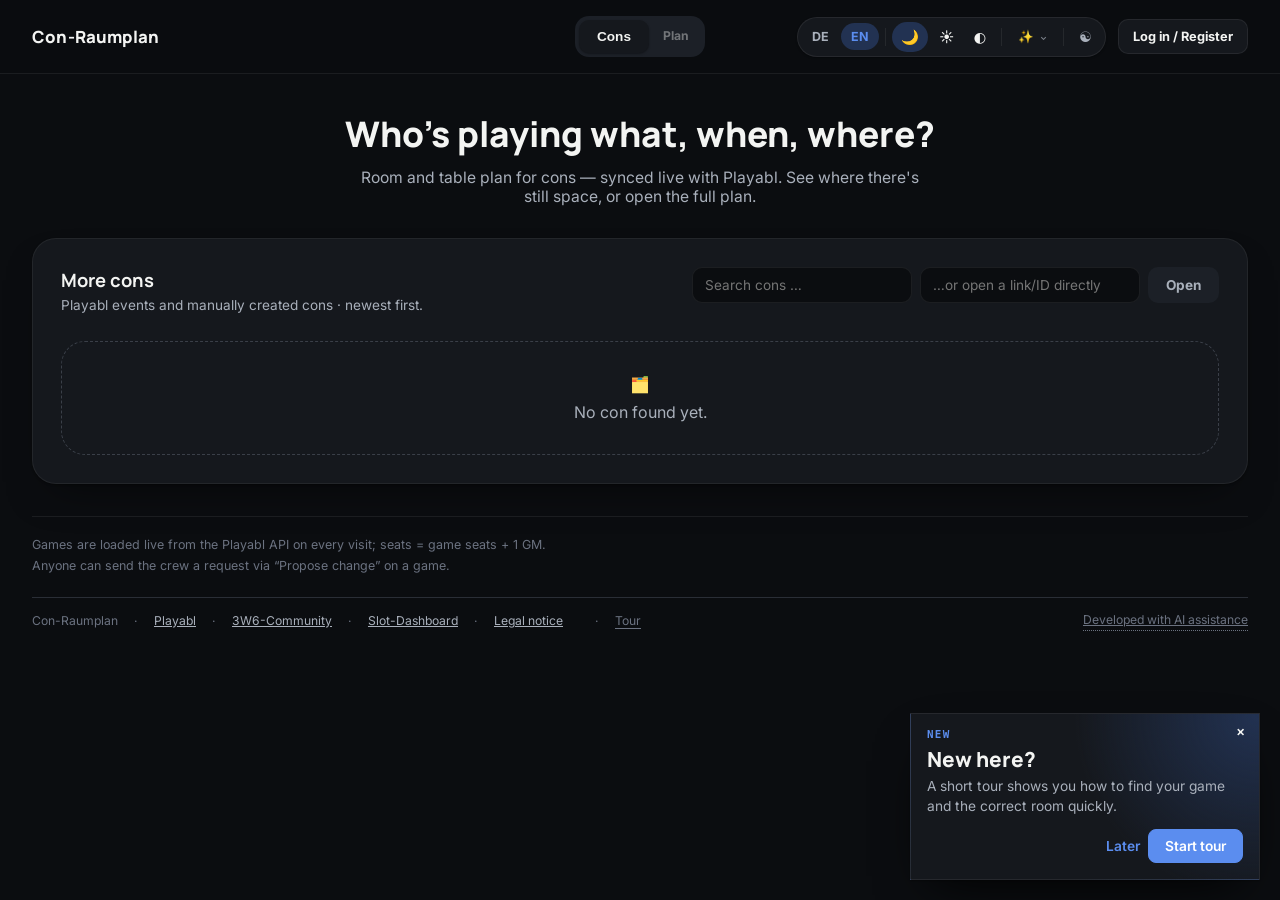
==== commit b21c6f17: "KI-Hinweis verlinken und präzisieren" ====
--- a/index.html
+++ b/index.html
@@ -9,7 +9,7 @@
 <link rel="preconnect" href="https://fonts.googleapis.com">
 <link href="https://fonts.googleapis.com/css2?family=Syne:wght@500;600;700&family=Instrument+Sans:wght@400;500;600;700&family=Manrope:wght@500;700;800&family=Inter:wght@400;500;600;700&family=Jost:wght@400;500;600;700&family=Paytone+One&family=Open+Sans:wght@400;600;700&family=Share+Tech+Mono&family=Orbitron:wght@700;900&family=Shippori+Mincho:wght@500;700&family=Space+Grotesk:wght@600;700&family=Nunito:wght@400;600;700&family=Bangers&family=Poppins:wght@400;600;700&family=Wire+One&display=swap" rel="stylesheet">
 <link rel="stylesheet" href="theme-effects.css?v=20260729-14">
-<link rel="stylesheet" href="app.css?v=20260810-12">
+<link rel="stylesheet" href="app.css?v=20260812-2">
 </head>
 <body class="landing-page">
 <a class="skip-link" href="#main" data-i18n="skipToContent">Zum Inhalt springen</a>
@@ -104,11 +104,11 @@
 <script src="app-config.js"></script>
 <script src="utils.js"></script>
 <script src="themes.js?v=20260728-2"></script>
-<script src="i18n.js?v=20260810-11"></script>
+<script src="i18n.js?v=20260812-2"></script>
 <script src="supabase-api.js"></script>
 <script src="auth.js"></script>
 <script src="playabl-api.js"></script>
 <script src="guided-tour.js?v=20260810-4"></script>
-<script src="landing.js?v=20260810-1"></script>
+<script src="landing.js?v=20260812-1"></script>
 </body>
 </html>
--- a/app.css
+++ b/app.css
@@ -628,6 +628,10 @@
   padding: var(--sp-2) var(--sp-3); font-size: var(--fs-sm); line-height: 1.4; color: var(--text-secondary);
   box-shadow: var(--shadow-card), 0 8px 24px -8px rgba(0,0,0,.35);
 }
+.info-tip-popover.is-wide {
+  width: min(330px, calc(100vw - 24px)); max-height: min(70vh, 520px); overflow: auto;
+  white-space: pre-line;
+}
 .filter-chips {
   display: flex; flex-wrap: wrap; gap: 6px; align-items: center; margin-bottom: var(--sp-3);
   background: var(--surface-1); border: var(--border-w) solid var(--border); border-radius: var(--r-md);
@@ -899,9 +903,9 @@
 .ai-disclosure { position: relative; order: 99; display: inline-flex; align-items: center; margin-left: auto; }
 .credits .ai-disclosure-trigger {
   min-height: 0; padding: 2px 0; border: 0; border-bottom: 1px dotted currentColor; border-radius: 0;
-  background: none; box-shadow: none; color: var(--text-muted); font: inherit; line-height: 1.35; cursor: help;
-}
-.credits .ai-disclosure-trigger:hover { color: var(--text-secondary); background: none; box-shadow: none; transform: none; }
+  background: none; box-shadow: none; color: var(--text-muted); font: inherit; line-height: 1.35; cursor: pointer;
+}
+.credits .ai-disclosure-trigger:hover, .credits .ai-disclosure-trigger:focus-visible { color: var(--text-secondary); background: none; box-shadow: none; transform: none; }
 .ai-disclosure-tooltip {
   position: absolute; z-index: 45; right: 0; bottom: calc(100% + 9px); width: min(360px, calc(100vw - 32px));
   padding: 10px 12px; border: var(--border-w) solid var(--border); border-radius: var(--r-md);
@@ -1487,8 +1491,19 @@
 .plan-page .floor-plan-public-menu a { padding: 9px 10px; border-radius: var(--r-sm); color: var(--text-primary); font-size: .78rem; font-weight: 700; text-decoration: none; white-space: nowrap; }
 .plan-page .floor-plan-public-menu a:hover, .plan-page .floor-plan-public-menu a:focus-visible { background: var(--band); }
 :root[data-theme="ukiyo"] .plan-page .public-toolbar .toolbar-action { box-shadow: none; }
-.plan-page .room-head .floor-plan-room-link { padding: 0; color: inherit; font: inherit; text-align: left; text-decoration: underline; text-decoration-color: color-mix(in srgb, var(--room-accent) 48%, transparent); text-decoration-thickness: 2px; text-underline-offset: 4px; }
-.plan-page .room-head .floor-plan-room-link:hover, .plan-page .room-head .floor-plan-room-link:focus-visible { color: var(--room-accent); text-decoration-color: currentColor; }
+.plan-page .room-map-reference { display: inline-flex; align-items: center; gap: 4px; }
+.plan-page .floor-plan-room-jump {
+  display: inline-grid; place-items: center; flex: 0 0 auto;
+  width: 24px; height: 24px; min-width: 24px; min-height: 24px; padding: 0;
+  border: 0; border-radius: var(--r-sm); background: transparent;
+  color: var(--text-muted); font: 800 .92rem/1 Arial, sans-serif;
+  box-shadow: none;
+}
+.plan-page .floor-plan-room-jump:hover,
+.plan-page .floor-plan-room-jump:focus-visible {
+  border: 0; background: color-mix(in srgb, var(--room-accent, var(--accent)) 12%, transparent);
+  color: var(--room-accent, var(--accent));
+}
 .personal-profile-intro,
 .personal-profile-privacy { color: var(--text-secondary); line-height: 1.5; }
 .personal-profile-intro { margin: 0 0 var(--sp-4); }
@@ -1568,7 +1583,7 @@
 }
 .plan-page .grid-table {
   width: 100%;
-  min-width: calc(118px + (var(--matrix-cols, 1) * 156px));
+  min-width: calc(146px + (var(--matrix-cols, 1) * 156px));
   table-layout: fixed;
   border-collapse: separate;
   border-spacing: 6px;
@@ -1596,8 +1611,8 @@
   white-space: normal;
 }
 .plan-page .matrix-corner {
-  width: 140px;
-  min-width: 90px;
+  width: 168px;
+  min-width: 118px;
 }
 .plan-page .matrix-divider {
   width: 4px;
@@ -1625,7 +1640,7 @@
   color: var(--text-primary);
 }
 .plan-page .matrix-label-text {
-  min-width: 0;
+  min-width: 0; flex: 1 1 auto;
   line-height: 1.25;
   overflow-wrap: anywhere;
   white-space: normal;
@@ -1633,6 +1648,10 @@
 .plan-page .grid-table tbody th .matrix-label {
   align-items: center;
   text-align: left;
+}
+.plan-page .matrix-label .floor-plan-room-jump {
+  width: 18px; height: 18px; min-width: 18px; min-height: 18px;
+  border-radius: 5px; font-size: .76rem;
 }
 .plan-page .room-swatch {
   display: inline-block;
@@ -2596,8 +2615,15 @@
   border-radius: var(--r-md); padding: var(--sp-2); margin-bottom: var(--sp-3);
 }
 .floor-plan-page-controls .floor-plan-floor-tabs { margin-right: auto; }
+.floor-plan-floor-order { display: flex; align-items: center; gap: 6px; color: var(--text-muted); font-size: var(--fs-xs); }
+.floor-plan-floor-order > div { display: flex; gap: 2px; }
+.floor-plan-floor-order button { min-width: 34px; padding-inline: 9px; }
 .floor-plan-page-controls label { display: flex; align-items: center; gap: var(--sp-2); }
 .floor-plan-page-controls input { width: 150px; background: var(--surface-1); }
+.floor-plan-custom-page-size { display: flex; align-items: center; gap: var(--sp-2); padding-left: var(--sp-2); border-left: var(--border-w) solid var(--border); }
+.floor-plan-custom-page-size[hidden] { display: none; }
+.floor-plan-custom-page-size label { color: var(--text-muted); font-size: var(--fs-xs); }
+.floor-plan-custom-page-size input { width: 96px; }
 .floor-plan-editor-shell { display: grid; grid-template-columns: 240px minmax(0, 1fr) 270px; gap: var(--sp-3); align-items: start; }
 .floor-plan-toolbox,
 .floor-plan-inspector {
@@ -2624,11 +2650,34 @@
 .floor-plan-tool-field select,
 .floor-plan-tool-action { width: 100%; }
 .floor-plan-tool-action { justify-content: space-between; min-height: 40px; }
+.floor-plan-shape-actions { display: grid; grid-template-columns: repeat(3, 1fr); gap: 6px; }
+.floor-plan-shape-actions button { min-width: 0; justify-content: center; font-size: 1.12rem; }
 .floor-plan-graphic-rules { color: var(--text-muted); font-size: .66rem; line-height: 1.4; }
 .floor-plan-tool-msg { min-height: 0; margin: 0; font-size: .68rem; line-height: 1.35; }
 .floor-plan-tool-row { display: grid; grid-template-columns: 1fr 1fr; gap: var(--sp-2); }
 .floor-plan-tool-row button { justify-content: center; padding-inline: var(--sp-2); }
-.floor-plan-history-actions { grid-template-columns: repeat(3, 1fr); margin-top: var(--sp-1); padding: var(--sp-3) var(--sp-1) var(--sp-1); border-top: var(--border-w) solid var(--border); }
+.floor-plan-history-actions { grid-template-columns: repeat(4, 1fr); margin-top: var(--sp-1); padding: var(--sp-3) var(--sp-1) var(--sp-1); border-top: var(--border-w) solid var(--border); }
+.floor-plan-sidebar { display: flex; flex-direction: column; gap: var(--sp-3); min-width: 0; }
+.floor-plan-object-panel { min-width: 0; border: var(--border-w) solid var(--border); border-radius: var(--r-md); background: var(--surface-1); box-shadow: var(--shadow-card); overflow: hidden; }
+.floor-plan-object-panel > summary { display: flex; align-items: center; justify-content: space-between; gap: var(--sp-2); padding: 11px 12px; color: var(--text-primary); font-size: var(--fs-sm); font-weight: 800; cursor: pointer; list-style: none; }
+.floor-plan-object-panel > summary::-webkit-details-marker { display: none; }
+.floor-plan-object-panel > summary::before { content: "▸"; color: var(--text-muted); transition: transform .14s ease; }
+.floor-plan-object-panel[open] > summary::before { transform: rotate(90deg); }
+.floor-plan-object-panel > summary > span { margin-right: auto; }
+.floor-plan-object-panel > summary small { display: inline-grid; place-items: center; min-width: 22px; height: 22px; padding: 0 6px; border-radius: var(--r-pill); background: var(--band); color: var(--text-secondary); font-size: .68rem; }
+.floor-plan-object-list { display: grid; gap: 4px; max-height: 250px; overflow-y: auto; padding: 0 7px 7px; scrollbar-gutter: stable; }
+.floor-plan-object-list > .hint { margin: 8px; }
+.floor-plan-object-row { display: grid; grid-template-columns: minmax(0, 1fr) auto; gap: 4px; align-items: center; border-radius: var(--r-sm); }
+.floor-plan-object-row.is-active { background: color-mix(in srgb, var(--accent) 10%, var(--surface-2)); }
+.floor-plan-object-select { min-width: 0; justify-content: flex-start; gap: 8px; padding: 7px 8px; border-color: transparent; background: transparent; box-shadow: none; text-align: left; }
+.floor-plan-object-select:hover, .floor-plan-object-select:focus-visible { border-color: var(--border); background: var(--surface-2); transform: none; }
+.floor-plan-object-select > span:first-child { display: grid; place-items: center; flex: 0 0 25px; width: 25px; height: 25px; border-radius: 7px; background: var(--band); color: var(--accent); }
+.floor-plan-object-select > span:last-child { display: grid; min-width: 0; }
+.floor-plan-object-select strong, .floor-plan-object-select small { overflow: hidden; text-overflow: ellipsis; white-space: nowrap; }
+.floor-plan-object-select strong { color: var(--text-primary); font-size: .74rem; }
+.floor-plan-object-select small { color: var(--text-muted); font-size: .62rem; }
+.floor-plan-object-order { display: flex; gap: 2px; padding-right: 5px; }
+.floor-plan-object-order button { min-width: 28px; width: 28px; height: 28px; padding: 0; justify-content: center; }
 .floor-plan-symbol-palette { display: flex; flex-direction: column; gap: var(--sp-3); max-height: 420px; overflow: auto; padding: var(--sp-2); border: var(--border-w) solid var(--border); border-radius: var(--r-sm); background: var(--surface-2); }
 .floor-plan-symbol-category h4 { margin: 0 0 6px; color: var(--text-muted); font-size: .65rem; letter-spacing: .08em; text-transform: uppercase; }
 .floor-plan-symbol-grid { display: grid; grid-template-columns: repeat(2, minmax(0, 1fr)); gap: 6px; }
@@ -2638,6 +2687,15 @@
 .floor-plan-symbol-choice:hover,
 .floor-plan-symbol-choice.is-selected { border-color: var(--accent); background: color-mix(in srgb, var(--accent) 10%, var(--surface-1)); }
 .floor-plan-symbol-palette.is-inspector { max-height: 390px; padding: 0; border: 0; background: transparent; }
+.floor-plan-symbol-picker { position: relative; margin: 0; }
+.floor-plan-symbol-picker > summary { display: grid; grid-template-columns: 28px minmax(0, 1fr) auto; align-items: center; gap: 8px; min-height: 40px; padding: 7px 10px; border: var(--border-w) solid var(--border); border-radius: var(--r-sm); background: var(--surface-1); color: var(--text-primary); font-size: var(--fs-sm); font-weight: 700; cursor: pointer; list-style: none; }
+.floor-plan-symbol-picker > summary::-webkit-details-marker { display: none; }
+.floor-plan-symbol-picker[open] > summary { border-color: var(--accent); }
+.floor-plan-symbol-picker-glyph { color: var(--accent); font-size: 1.15rem; text-align: center; }
+.floor-plan-symbol-picker-panel { display: grid; gap: var(--sp-2); max-height: 390px; margin-top: 5px; padding: var(--sp-2); overflow: auto; border: var(--border-w) solid var(--border); border-radius: var(--r-sm); background: var(--surface-2); box-shadow: var(--shadow-card); }
+.floor-plan-symbol-none { width: 100%; min-height: 44px; flex-direction: row; justify-content: flex-start; gap: 8px; border-color: var(--border); }
+.floor-plan-room-symbol { display: grid; gap: 5px; }
+.floor-plan-room-symbol > span { color: var(--text-muted); font-size: var(--fs-xs); }
 .floor-plan-inspector { display: flex; flex-direction: column; gap: var(--sp-3); }
 .floor-plan-inspector label { display: flex; flex-direction: column; gap: var(--sp-1); }
 .floor-plan-inspector textarea, .floor-plan-inspector input, .floor-plan-inspector select { width: 100%; }
@@ -2647,6 +2705,8 @@
 .floor-plan-radius-control input[type="range"] { padding-inline: 0; cursor: ew-resize; }
 .floor-plan-inspector .floor-plan-property-toggle { flex-direction: row; align-items: center; gap: 9px; padding: 9px 10px; border: var(--border-w) solid var(--border); border-radius: var(--r-sm); background: var(--surface-2); cursor: pointer; }
 .floor-plan-inspector .floor-plan-property-toggle input { flex: 0 0 auto; width: auto; margin: 0; }
+.floor-plan-inspector input[data-mixed="true"] { accent-color: var(--accent); }
+.floor-plan-inspector output[data-mixed="true"] { font-style: italic; }
 .floor-plan-text-style { display: grid; grid-template-columns: repeat(2, minmax(0, 1fr)); gap: 7px; }
 .floor-plan-text-style label { min-width: 0; color: var(--text-muted); font-size: var(--fs-xs); }
 .floor-plan-geometry { margin: 0; padding: var(--sp-2); border: var(--border-w) solid var(--border); border-radius: var(--r-sm); background: var(--surface-2); }
@@ -2656,9 +2716,12 @@
 .floor-plan-number-input { position: relative; display: block; }
 .floor-plan-number-input input { padding-right: 28px; font-variant-numeric: tabular-nums; }
 .floor-plan-number-input small { position: absolute; top: 50%; right: 9px; transform: translateY(-50%); color: var(--text-muted); font-size: .65rem; pointer-events: none; }
+.floor-plan-rotation-control { display: grid; gap: 5px; color: var(--text-muted); font-size: var(--fs-xs); }
 .floor-plan-geometry > p { margin: 7px 0 0; color: var(--text-muted); font-size: .65rem; line-height: 1.35; }
-.floor-plan-room-foreground, .floor-plan-arrangement { margin: 0; padding: var(--sp-2); border: var(--border-w) solid var(--border); border-radius: var(--r-sm); background: var(--surface-2); }
-.floor-plan-room-foreground legend, .floor-plan-arrangement legend { padding: 0 5px; color: var(--text-primary); font-size: var(--fs-sm); font-weight: 700; }
+.floor-plan-room-fill, .floor-plan-room-foreground, .floor-plan-arrangement { margin: 0; padding: var(--sp-2); border: var(--border-w) solid var(--border); border-radius: var(--r-sm); background: var(--surface-2); }
+.floor-plan-room-fill legend, .floor-plan-room-foreground legend, .floor-plan-arrangement legend { padding: 0 5px; color: var(--text-primary); font-size: var(--fs-sm); font-weight: 700; }
+.floor-plan-room-fill { display: grid; gap: 7px; }
+.floor-plan-room-fill > label:not(.floor-plan-radius-control) { color: var(--text-muted); font-size: var(--fs-xs); }
 .floor-plan-room-foreground { display: grid; grid-template-columns: minmax(0, 1.25fr) minmax(0, .75fr); gap: 7px; align-items: end; }
 .floor-plan-room-foreground legend { grid-column: 1 / -1; }
 .floor-plan-room-foreground > label:not(.floor-plan-property-toggle) { min-width: 0; color: var(--text-muted); font-size: var(--fs-xs); }
@@ -2667,11 +2730,6 @@
 .floor-plan-arrangement > div { display: grid; grid-template-columns: repeat(2, minmax(0, 1fr)); gap: 6px; }
 .floor-plan-arrangement button { min-width: 0; min-height: 42px; justify-content: flex-start; gap: 7px; padding: 7px 8px; font-size: .68rem; line-height: 1.2; text-align: left; }
 .floor-plan-arrangement button span { flex: 0 0 18px; color: var(--accent); font-size: 1rem; text-align: center; }
-.floor-plan-marker-picker { margin: 0; padding: 0; border: 0; }
-.floor-plan-marker-picker legend { margin-bottom: var(--sp-1); font-size: var(--fs-sm); }
-.floor-plan-marker-picker > div { display: grid; grid-template-columns: repeat(4, 1fr); gap: 6px; max-height: 252px; overflow: auto; padding-right: 2px; }
-.floor-plan-marker-picker button { min-width: 0; min-height: 44px; justify-content: center; padding: 8px 5px; font-size: 1.3rem; }
-.floor-plan-marker-picker button.is-selected { border-color: var(--accent); background: color-mix(in srgb, var(--accent) 10%, var(--surface-1)); color: var(--accent); }
 .floor-plan-canvas-stage {
   min-width: 0; padding: var(--sp-4); border-radius: var(--r-lg); overflow: hidden;
   background-color: color-mix(in srgb, var(--band) 70%, var(--page));
@@ -2691,6 +2749,27 @@
 .floor-plan-zoom-controls .floor-plan-zoom-fit { min-width: 0; }
 .floor-plan-zoom-fit svg, .floor-plan-pan-toggle svg { width: 18px; height: 18px; fill: none; stroke: currentColor; stroke-width: 2; stroke-linecap: round; stroke-linejoin: round; }
 .floor-plan-zoom-controls .floor-plan-grid-toggle { min-width: 0; }
+.floor-plan-zoom-controls .floor-plan-editor-help { width: 24px; height: 24px; min-width: 24px; padding: 0; margin-left: 2px; }
+.floor-plan-help-dialog { width: min(820px, calc(100vw - 32px)); max-height: min(820px, calc(100dvh - 32px)); padding: 0; overflow: auto; border: var(--border-w) solid var(--border); border-radius: var(--r-lg); background: var(--surface-1); color: var(--text-primary); box-shadow: var(--shadow-dialog, 0 28px 80px rgba(15,23,42,.3)); }
+.floor-plan-help-dialog::backdrop { background: rgba(15,23,42,.48); backdrop-filter: blur(3px); }
+.floor-plan-help-head { display: flex; align-items: flex-start; justify-content: space-between; gap: var(--sp-4); padding: var(--sp-5); border-bottom: var(--border-w) solid var(--border); background: linear-gradient(135deg, color-mix(in srgb, var(--accent) 9%, var(--surface-1)), var(--surface-1)); }
+.floor-plan-help-head h2 { margin: 4px 0 5px; font-size: var(--fs-xl); }
+.floor-plan-help-head p { max-width: 58ch; margin: 0; color: var(--text-secondary); font-size: var(--fs-sm); line-height: 1.5; }
+.floor-plan-help-head .icon-btn { flex: 0 0 auto; }
+.floor-plan-help-groups { display: grid; grid-template-columns: repeat(3, minmax(0, 1fr)); gap: var(--sp-3); padding: var(--sp-5); }
+.floor-plan-help-groups section { min-width: 0; padding: var(--sp-3); border: var(--border-w) solid var(--border); border-radius: var(--r-md); background: var(--surface-2); }
+.floor-plan-help-groups h3 { margin: 0 0 var(--sp-3); font-size: var(--fs-sm); }
+.floor-plan-help-groups dl, .floor-plan-help-groups dd { margin: 0; }
+.floor-plan-help-groups dl { display: grid; gap: 9px; }
+.floor-plan-help-groups dl > div { display: grid; grid-template-columns: minmax(92px, auto) 1fr; gap: 9px; align-items: center; }
+.floor-plan-help-groups dt { min-width: 0; }
+.floor-plan-help-groups kbd { display: inline-block; max-width: 100%; padding: 4px 7px; overflow: hidden; border: var(--border-w) solid var(--border); border-bottom-width: 2px; border-radius: 6px; background: var(--surface-1); color: var(--text-primary); font: 700 .68rem/1.25 var(--font-mono, monospace); text-overflow: ellipsis; white-space: nowrap; }
+.floor-plan-help-groups dd { color: var(--text-secondary); font-size: var(--fs-xs); line-height: 1.35; }
+.floor-plan-help-note { margin: 0 var(--sp-5); padding: var(--sp-3); border-radius: var(--r-md); background: color-mix(in srgb, var(--accent) 9%, var(--surface-2)); color: var(--text-secondary); font-size: var(--fs-sm); line-height: 1.45; }
+.floor-plan-help-actions { display: flex; justify-content: flex-end; gap: var(--sp-2); padding: var(--sp-4) var(--sp-5) var(--sp-5); }
+.floor-plan-help-popout { min-height: 100vh; margin: 0; padding: var(--sp-5); background: var(--page); color: var(--text-primary); }
+.floor-plan-help-popout main { max-width: 980px; margin: 0 auto; border: var(--border-w) solid var(--border); border-radius: var(--r-lg); background: var(--surface-1); box-shadow: var(--shadow-card); overflow: hidden; }
+.floor-plan-help-popout .floor-plan-help-head .icon-btn { display: none; }
 .floor-plan-grid-toggle[aria-pressed="true"] { border-color: var(--accent); background: color-mix(in srgb, var(--accent) 12%, var(--surface-1)); color: var(--accent); }
 .floor-plan-trace-controls { flex: 1 1 420px; justify-content: flex-end; }
 .floor-plan-trace-controls label { display: inline-flex; align-items: center; gap: 5px; color: var(--text-muted); font-size: .68rem; white-space: nowrap; }
@@ -2702,6 +2781,7 @@
 .floor-plan-canvas-viewport { width: 100%; min-width: 0; overflow: auto; overscroll-behavior: contain; border-radius: 3px; }
 .floor-plan-canvas-stage.is-zoomed-in .floor-plan-canvas-viewport { max-height: min(72vh, 820px); }
 .floor-plan-canvas-wrap { width: 100%; margin: 0 auto; background: #fff; box-shadow: 0 18px 45px rgba(20, 30, 50, .16); border-radius: 3px; overflow: hidden; transition: width .16s ease; }
+.floor-plan-canvas-wrap.is-wheel-zooming { transition: none; }
 .floor-plan-canvas-wrap .canvas-container { width: 100% !important; height: auto !important; background: #fff; }
 .floor-plan-canvas-wrap .canvas-container::before { content: ""; position: absolute; inset: 0; pointer-events: none; }
 .floor-plan-snap-guide { position: absolute; z-index: 12; display: block; pointer-events: none; background: var(--accent); box-shadow: 0 0 0 1px color-mix(in srgb, var(--accent) 28%, transparent), 0 0 8px color-mix(in srgb, var(--accent) 45%, transparent); }
@@ -2725,28 +2805,63 @@
 .floor-plan-public-card { min-width: 0; }
 .floor-plan-public-head { margin-bottom: var(--sp-3); }
 .floor-plan-public-head h2 { font-size: var(--fs-lg); }
-.floor-plan-public-stage { margin-top: var(--sp-3); overflow: hidden; border: var(--border-w) solid var(--border); border-radius: var(--r-md); background: #fff; box-shadow: inset 0 0 0 1px rgba(255,255,255,.6); }
-.floor-plan-map { display: block; width: 100%; height: auto; background: #fff; }
+.floor-plan-public-stage { margin-top: var(--sp-3); overflow: hidden; padding: clamp(8px, 1.4vw, 18px); border: var(--border-w) solid var(--border); border-radius: var(--r-md); background: color-mix(in srgb, var(--band) 62%, var(--surface-2)); box-shadow: inset 0 1px 0 color-mix(in srgb, #fff 55%, transparent); }
+.floor-plan-map { display: block; width: 100%; height: auto; background: var(--floor-plan-page-bg, #fff); }
+.floor-plan-public-stage > .floor-plan-map { background: transparent; filter: drop-shadow(0 10px 20px rgba(20,30,50,.12)); }
+.floor-plan-public-stage > .floor-plan-map .floor-plan-map-page { stroke: color-mix(in srgb, var(--border) 78%, transparent); stroke-width: 2px; vector-effect: non-scaling-stroke; }
+:root[data-theme="dark"] .floor-plan-public-stage {
+  background: color-mix(in srgb, var(--page) 78%, #000);
+  box-shadow: inset 0 1px 0 rgba(255,255,255,.04);
+}
+:root[data-theme="contrast"] .floor-plan-public-stage { background: #fff; box-shadow: none; }
+:root[data-theme="contrast"] .floor-plan-public-stage > .floor-plan-map .floor-plan-map-page { stroke: #000; stroke-width: 3px; }
 .floor-plan-map-room.is-linked { cursor: pointer; outline: none; transform-box: fill-box; transform-origin: center; transition: filter .16s ease, opacity .16s ease; }
 .floor-plan-map-room.is-linked:hover,
 .floor-plan-map-room.is-linked:focus-visible,
 .floor-plan-map-room.is-linked.is-active { filter: saturate(1.2) drop-shadow(0 5px 7px rgba(20,30,50,.16)); }
-.floor-plan-map-room.is-linked.is-active rect { fill-opacity: .3; stroke-width: 7; }
-.floor-plan-map-room.is-jump-highlight { animation: floor-plan-room-jump 1.35s ease-out; }
+.floor-plan-map-room.is-linked.is-active .floor-plan-room-shape { stroke-width: 7; }
+.floor-plan-public-stage.is-personal-route .floor-plan-map-room.is-linked:not(.is-personal):not(.is-active) { opacity: .34; filter: saturate(.55); }
+.floor-plan-public-stage.is-personal-route .floor-plan-map-room.is-linked.is-personal { filter: saturate(1.18) drop-shadow(0 4px 6px rgba(20,30,50,.15)); }
+.floor-plan-public-stage.is-personal-route .floor-plan-map-room.is-linked.is-personal .floor-plan-room-shape { stroke-width: 6; }
+.floor-plan-map-room.is-jump-highlight { animation: floor-plan-room-jump 1.15s ease-out; }
 @keyframes floor-plan-room-jump {
-  0%, 28% { filter: saturate(1.45) drop-shadow(0 0 16px var(--floor-plan-room-color)); opacity: .52; }
-  55% { opacity: 1; }
-  72% { filter: saturate(1.3) drop-shadow(0 0 11px var(--floor-plan-room-color)); opacity: .64; }
-  100% { filter: none; opacity: 1; }
-}
+  0%, 100% { filter: none; }
+  18%, 48% { filter: saturate(1.3) drop-shadow(0 0 11px var(--floor-plan-room-color)); }
+  68% { filter: saturate(1.12) drop-shadow(0 0 4px var(--floor-plan-room-color)); }
+}
+@media (prefers-reduced-motion: reduce) { .floor-plan-map-room.is-jump-highlight { animation: none; } }
 .floor-plan-room-detail { position: sticky; top: 92px; min-height: 260px; }
+.floor-plan-room-detail {
+  max-height: calc(100vh - 108px); max-height: calc(100dvh - 108px); overflow-y: auto;
+  overscroll-behavior: contain; scrollbar-gutter: stable;
+}
 .floor-plan-room-detail h2 { font-size: var(--fs-md); }
 .floor-plan-room-detail-head { display: flex; align-items: center; gap: var(--sp-3); margin-bottom: var(--sp-3); }
 .floor-plan-room-detail-symbol { display: grid; place-items: center; width: 48px; height: 48px; border-radius: 15px; background: color-mix(in srgb, var(--floor-plan-room-color) 17%, var(--surface-1)); border: 2px solid var(--floor-plan-room-color); color: var(--floor-plan-room-color); font-weight: 800; }
 .floor-plan-room-schedule { margin: var(--sp-4) 0; padding-top: var(--sp-3); border-top: var(--border-w) solid var(--border); }
 .floor-plan-room-schedule h3 { margin-top: 0; }
+.floor-plan-room-schedule section + section { margin-top: var(--sp-4); }
 .floor-plan-room-game { display: flex; flex-direction: column; gap: 2px; padding: var(--sp-2) 0; border-bottom: var(--border-w) solid var(--border); font-size: var(--fs-sm); }
 .floor-plan-room-game span { color: var(--text-secondary); font-size: var(--fs-xs); }
+.floor-plan-floor-tabs button.is-personal { color: var(--text-primary); }
+.floor-plan-personal-floor-count {
+  display: inline-grid; place-items: center; min-width: 19px; height: 19px; margin-left: 7px; padding: 0 5px;
+  border-radius: var(--r-pill); background: var(--accent); color: var(--accent-contrast, #fff); font-size: .68rem; font-weight: 800;
+}
+.floor-plan-personal-route-head { margin-bottom: var(--sp-3); }
+.floor-plan-personal-route-head p { margin: 6px 0 0; color: var(--text-secondary); font-size: var(--fs-sm); line-height: 1.45; }
+.floor-plan-personal-route-list { display: grid; gap: var(--sp-2); }
+.floor-plan-personal-game {
+  position: relative; display: flex; flex-direction: column; align-items: stretch; width: 100%; gap: 4px; padding: 12px 34px 12px 13px;
+  border: var(--card-border); border-radius: var(--r-md); background: var(--surface-1); color: var(--text-primary); text-align: left; box-shadow: none;
+}
+button.floor-plan-personal-game:hover, button.floor-plan-personal-game:focus-visible { border-color: var(--accent); background: color-mix(in srgb, var(--accent) 7%, var(--surface-1)); transform: none; }
+.floor-plan-personal-game.is-unlinked { padding-right: 13px; opacity: .72; }
+.floor-plan-personal-game-time, .floor-plan-personal-game-place { color: var(--text-secondary); font-size: var(--fs-xs); line-height: 1.35; }
+.floor-plan-personal-game strong { font-size: var(--fs-sm); line-height: 1.28; }
+.floor-plan-personal-role { align-self: flex-start; margin-top: 3px; padding: 3px 7px; border-radius: var(--r-pill); background: var(--band); color: var(--text-secondary); font-size: .67rem; font-weight: 800; }
+.floor-plan-personal-role[data-state="facilitator"] { background: color-mix(in srgb, var(--accent) 14%, var(--surface-1)); color: var(--accent); }
+.floor-plan-personal-game-arrow { position: absolute; right: 13px; top: 50%; color: var(--accent); font-size: 1.1rem; transform: translateY(-50%); }
 .floor-plan-preview-banner { display: flex; align-items: center; justify-content: center; gap: var(--sp-3); }
 
 .floor-plan-print-toolbar { display: flex; align-items: center; justify-content: flex-end; gap: var(--sp-3); }
@@ -2754,17 +2869,41 @@
 .floor-plan-print-toolbar p { margin: 3px 0 0; }
 .floor-plan-print-map { width: 100%; flex: 1 1 auto; display: grid; place-items: center; min-height: 0; }
 .floor-plan-print-map .floor-plan-map { max-width: 100%; max-height: 100%; }
-.floor-plan-print-page { display: flex; flex-direction: column; aspect-ratio: 210 / 297; }
-.floor-plan-print-page[data-orientation="landscape"] { aspect-ratio: 297 / 210; }
-.floor-plan-print-legend { margin-top: 8px; padding-top: 8px; border-top: 1px solid #ddd; color: #222; }
-.floor-plan-print-legend h3 { margin: 0 0 5px; color: #555; font: 700 10px Arial,sans-serif; }
-.floor-plan-print-legend > div { display: flex; flex-wrap: wrap; gap: 5px 14px; }
-.floor-plan-print-legend span { display: inline-flex; align-items: center; gap: 5px; font: 600 9px Arial,sans-serif; }
-.floor-plan-print-legend b { color: var(--floor-plan-room-color); font-size: 11px; }
+.floor-plan-print-page { display: flex; flex-direction: column; aspect-ratio: var(--floor-plan-page-ratio, 210 / 297); }
 
 :root[data-theme="contrast"] .floor-plan-canvas-stage,
 :root[data-theme="contrast"] .floor-plan-public-stage { border-width: 3px; }
-:root[data-theme="contrast"] .floor-plan-map-room rect { fill-opacity: .08; stroke-width: 7; }
+:root[data-theme="contrast"] .floor-plan-map-room .floor-plan-room-shape { stroke-width: 7; }
+
+@media (min-width: 981px) {
+  .floor-plan-public-stage {
+    display: grid; place-items: center;
+    height: clamp(460px, calc(100vh - 220px), 900px);
+    height: clamp(460px, calc(100dvh - 220px), 900px);
+  }
+  .floor-plan-public-stage .floor-plan-map { width: 100%; height: 100%; }
+  .floor-plan-editor-shell {
+    height: clamp(620px, calc(100vh - 112px), 880px);
+    height: clamp(620px, calc(100dvh - 112px), 880px);
+  }
+  .floor-plan-toolbox,
+  .floor-plan-inspector {
+    max-height: 100%; overflow-y: auto; overscroll-behavior: contain; scrollbar-gutter: stable;
+  }
+  .floor-plan-sidebar { height: 100%; min-height: 0; }
+  .floor-plan-sidebar .floor-plan-inspector { flex: 1 1 auto; min-height: 0; max-height: none; }
+  .floor-plan-sidebar .floor-plan-object-panel { flex: 0 1 auto; max-height: 42%; }
+  .floor-plan-canvas-stage {
+    align-self: stretch; display: flex; flex-direction: column; height: 100%; min-height: 0;
+  }
+  .floor-plan-canvas-toolbar,
+  .floor-plan-trace-hint,
+  .floor-plan-canvas-hint { flex: 0 0 auto; }
+  .floor-plan-canvas-viewport {
+    flex: 1 1 auto; min-height: 0; max-height: none; overscroll-behavior: contain;
+  }
+  .floor-plan-canvas-stage.is-zoomed-in .floor-plan-canvas-viewport { max-height: none; }
+}
 
 @media (max-width: 980px) {
   .floor-plan-editor-shell { grid-template-columns: 1fr; }
@@ -2772,8 +2911,11 @@
   .floor-plan-tool-section { border: 0 !important; padding: var(--sp-2); }
   .floor-plan-history-actions { grid-column: 1 / -1; margin: 0; border-top: var(--border-w) solid var(--border); }
   .floor-plan-inspector { min-height: 80px; }
+  .floor-plan-sidebar { height: auto; }
   .floor-plan-public-layout { grid-template-columns: 1fr; }
-  .floor-plan-room-detail { position: static; }
+  .floor-plan-room-detail { position: static; max-height: none; overflow: visible; scrollbar-gutter: auto; }
+  .floor-plan-public-stage .floor-plan-map { width: 100%; height: auto; }
+  .floor-plan-help-groups { grid-template-columns: 1fr; }
 }
 
 @media (max-width: 680px) {
@@ -2792,8 +2934,13 @@
   .floor-plan-mapping-row { grid-template-columns: 1fr; }
   .floor-plan-save-state { margin-right: auto; text-align: left; }
   .floor-plan-page-controls { align-items: stretch; }
+  .floor-plan-floor-order { width: 100%; justify-content: space-between; }
   .floor-plan-page-controls label { width: 100%; justify-content: space-between; }
   .floor-plan-page-controls label input, .floor-plan-page-controls label select { flex: 1; }
+  .floor-plan-custom-page-size { width: 100%; padding: var(--sp-2) 0 0; border-left: 0; border-top: var(--border-w) solid var(--border); }
+  .floor-plan-help-head, .floor-plan-help-groups { padding: var(--sp-4); }
+  .floor-plan-help-note { margin-inline: var(--sp-4); }
+  .floor-plan-help-actions { align-items: stretch; flex-direction: column; padding: var(--sp-4); }
   .floor-plan-toolbox { display: flex; }
   .floor-plan-tool-section { padding-inline: var(--sp-1); }
   .floor-plan-symbol-grid { grid-template-columns: repeat(3, minmax(0, 1fr)); }
@@ -2928,12 +3075,10 @@
   }
   .floor-plan-print-stage { break-after: page; }
   .floor-plan-print-stage:last-child { break-after: auto; }
-  .floor-plan-print-page { width: 180mm; height: 267mm; aspect-ratio: auto; }
-  .floor-plan-print-page[data-orientation="landscape"] { width: 267mm; height: 180mm; }
+  .floor-plan-print-page { width: var(--floor-plan-print-width, 180mm); height: var(--floor-plan-print-height, 267mm); aspect-ratio: auto; }
   .floor-plan-print-page .doc-page-header,
   .floor-plan-print-page .doc-page-footer { position: static; flex: 0 0 auto; }
   .floor-plan-print-map { overflow: hidden; }
-  .floor-plan-print-legend { flex: 0 0 auto; }
   .print-page-wrap { max-width: none; }
   /* !important auf jeder Property nötig: Themes setzen dieselben Custom
      Properties über :root[data-theme="x"] (Spezifität 0,2,0,0), das schlägt
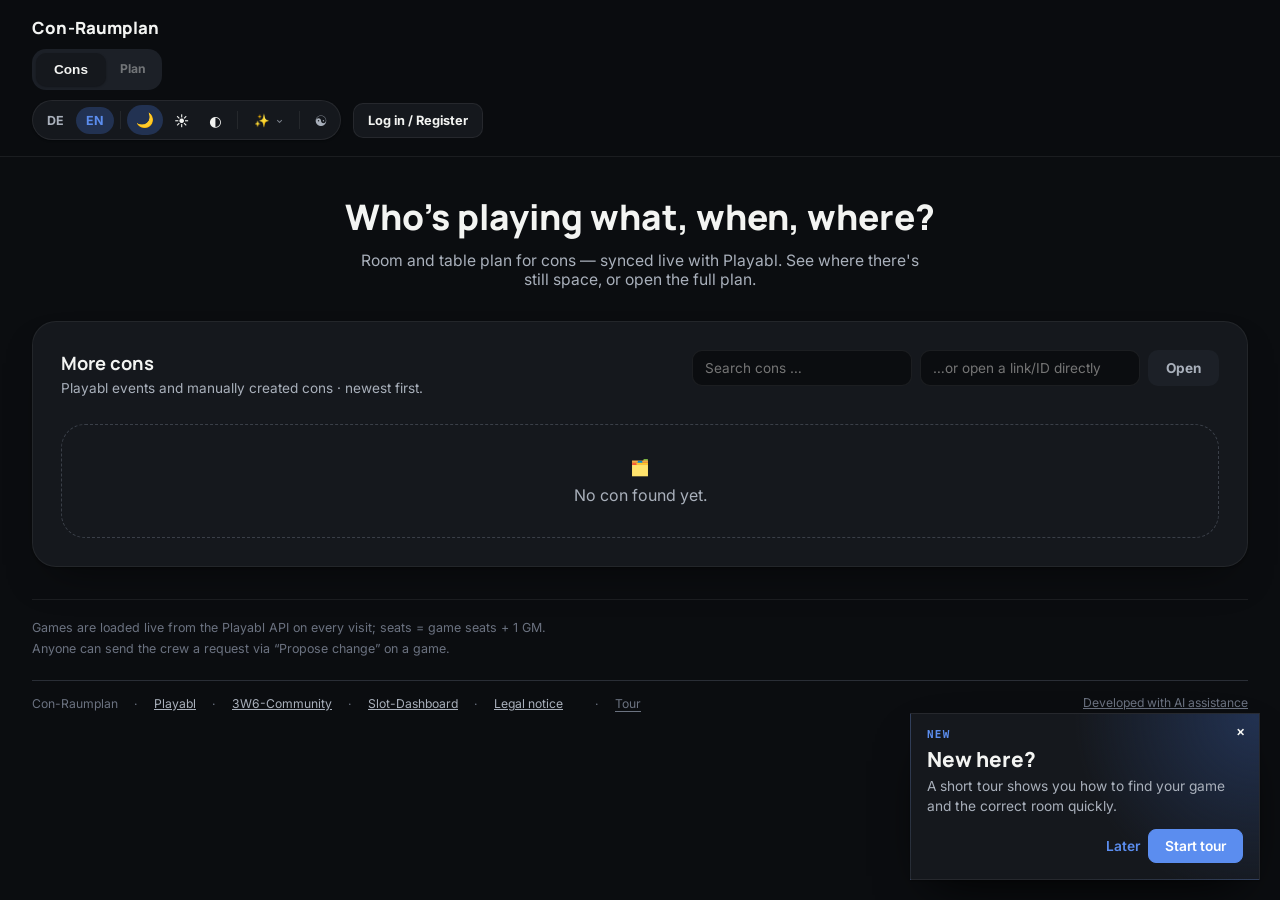
==== commit b594f4c2: "Lageplan-PDF und responsive Ansichten verfeinern" ====
--- a/index.html
+++ b/index.html
@@ -9,7 +9,7 @@
 <link rel="preconnect" href="https://fonts.googleapis.com">
 <link href="https://fonts.googleapis.com/css2?family=Syne:wght@500;600;700&family=Instrument+Sans:wght@400;500;600;700&family=Manrope:wght@500;700;800&family=Inter:wght@400;500;600;700&family=Jost:wght@400;500;600;700&family=Paytone+One&family=Open+Sans:wght@400;600;700&family=Share+Tech+Mono&family=Orbitron:wght@700;900&family=Shippori+Mincho:wght@500;700&family=Space+Grotesk:wght@600;700&family=Nunito:wght@400;600;700&family=Bangers&family=Poppins:wght@400;600;700&family=Wire+One&display=swap" rel="stylesheet">
 <link rel="stylesheet" href="theme-effects.css?v=20260729-14">
-<link rel="stylesheet" href="app.css?v=20260812-2">
+<link rel="stylesheet" href="app.css?v=20260813-2">
 </head>
 <body class="landing-page">
 <a class="skip-link" href="#main" data-i18n="skipToContent">Zum Inhalt springen</a>
--- a/app.css
+++ b/app.css
@@ -115,8 +115,8 @@
   border-bottom: var(--border-w) solid var(--border);
   margin: calc(var(--sp-6) * -1) calc(var(--sp-4) * -1) var(--sp-5); padding: var(--sp-3) var(--sp-4);
 }
-.header-inner { max-width: 1180px; margin: 0 auto; display: grid; grid-template-columns: 1fr auto 1fr; align-items: center; gap: var(--sp-4); }
-.brand { font-family: var(--font-display); font-weight: 800; font-size: var(--fs-md); letter-spacing: .01em; color: var(--text-primary); text-decoration: none; justify-self: start; }
+.header-inner { max-width: 1180px; margin: 0 auto; display: grid; grid-template-columns: max-content minmax(0, 1fr) max-content; align-items: center; gap: var(--sp-4); }
+.brand { display: inline-flex; font-family: var(--font-display); font-weight: 800; font-size: var(--fs-md); letter-spacing: .01em; color: var(--text-primary); text-decoration: none; white-space: nowrap; justify-self: start; }
 .page-tabs { justify-self: center; }
 .header-right { display: flex; gap: var(--sp-3); align-items: center; flex-shrink: 0; justify-self: end; }
 .nav-groups { display: flex; flex-wrap: wrap; gap: var(--sp-4); align-items: center; margin: var(--sp-3) 0; }
@@ -930,8 +930,7 @@
   #board { grid-template-columns: 1fr; }
   .controls { padding: var(--sp-2); }
   body { padding: var(--sp-4) var(--sp-2) var(--sp-6); }
-  /* Header-Grid (1fr auto 1fr) überläuft auf sehr schmalen Viewports —
-     stapelt sich stattdessen: Marke+Seiten-Tabs oben, Controls darunter. */
+  /* Die vollständige Header-Umschaltung wird im gemeinsamen Breakpoint geregelt. */
   .header-inner { grid-template-columns: 1fr; justify-items: start; gap: var(--sp-2); }
   .header-inner .brand, .header-inner .page-tabs { justify-self: start; }
   .header-right { justify-self: start; flex-wrap: wrap; }
@@ -1483,9 +1482,10 @@
   line-height: normal;
 }
 .plan-page .public-toolbar .toolbar-action-icon { font-size: 1.05rem; }
-.plan-page .floor-plan-public-action { position: relative; display: inline-flex; }
+.plan-page .floor-plan-public-action { position: relative; display: inline-flex; align-items: center; }
 .plan-page .floor-plan-public-action[hidden] { display: none; }
-.plan-page .floor-plan-public-menu > summary { list-style: none; cursor: pointer; }
+.plan-page .floor-plan-public-menu { display: inline-flex; align-items: center; margin-top: 0; }
+.plan-page .floor-plan-public-menu > summary { display: inline-flex; align-items: center; list-style: none; cursor: pointer; }
 .plan-page .floor-plan-public-menu > summary::-webkit-details-marker { display: none; }
 .plan-page .floor-plan-public-menu > div { position: absolute; z-index: 25; top: calc(100% + 7px); right: 0; display: grid; min-width: 150px; padding: 6px; border: var(--card-border); border-radius: var(--r-md); background: var(--surface-1); box-shadow: var(--shadow-float); }
 .plan-page .floor-plan-public-menu a { padding: 9px 10px; border-radius: var(--r-sm); color: var(--text-primary); font-size: .78rem; font-weight: 700; text-decoration: none; white-space: nowrap; }
@@ -2094,12 +2094,16 @@
 .plan-page #crewContent .crew-filter-group .min-seats-stepper { min-height: 40px; box-sizing: border-box; padding: 4px 7px; }
 .plan-page #crewContent .crew-filter-group .filter-tag-select { box-sizing: border-box; width: auto; max-width: min(240px, 100%); min-height: 40px; text-overflow: ellipsis; }
 
-@media (max-width: 1120px) {
+@media (max-width: 1380px) {
   .plan-page .public-toolbar { grid-template-columns: 1fr; }
   .plan-page .public-toolbar-actions { justify-content: flex-end; }
 }
 
-@media (max-width: 900px) {
+@media (min-width: 1121px) and (max-width: 1380px) {
+  .plan-page .public-toolbar.is-compact { grid-template-columns: minmax(0, 1fr) auto; }
+}
+
+@media (max-width: 1120px) {
   .plan-page .public-toolbar-controls { display: grid; grid-template-columns: repeat(2, minmax(0, 1fr)); gap: 16px; }
   .plan-page .public-toolbar-controls > .toolbar-divider { display: none; }
   .plan-page .toolbar-search-group { grid-column: 1 / -1; min-width: 0; }
@@ -2699,6 +2703,11 @@
 .floor-plan-inspector { display: flex; flex-direction: column; gap: var(--sp-3); }
 .floor-plan-inspector label { display: flex; flex-direction: column; gap: var(--sp-1); }
 .floor-plan-inspector textarea, .floor-plan-inspector input, .floor-plan-inspector select { width: 100%; }
+.floor-plan-room-label-editor { display: grid; gap: 6px; }
+.floor-plan-room-label-editor textarea { min-height: 66px; resize: vertical; line-height: 1.35; }
+.floor-plan-room-label-actions { display: flex; align-items: flex-start; gap: 7px; }
+.floor-plan-room-label-actions button { flex: 0 0 auto; padding-inline: 8px; }
+.floor-plan-room-label-actions small { color: var(--text-muted); font-size: .65rem; line-height: 1.35; }
 .floor-plan-inspector .floor-plan-color-input { min-height: 42px; padding: 4px; cursor: pointer; }
 .floor-plan-radius-control > span { display: flex; align-items: center; justify-content: space-between; gap: var(--sp-2); }
 .floor-plan-radius-control output { color: var(--text-muted); font-size: var(--fs-xs); font-variant-numeric: tabular-nums; }
@@ -2820,9 +2829,7 @@
 .floor-plan-map-room.is-linked:focus-visible,
 .floor-plan-map-room.is-linked.is-active { filter: saturate(1.2) drop-shadow(0 5px 7px rgba(20,30,50,.16)); }
 .floor-plan-map-room.is-linked.is-active .floor-plan-room-shape { stroke-width: 7; }
-.floor-plan-public-stage.is-personal-route .floor-plan-map-room.is-linked:not(.is-personal):not(.is-active) { opacity: .34; filter: saturate(.55); }
 .floor-plan-public-stage.is-personal-route .floor-plan-map-room.is-linked.is-personal { filter: saturate(1.18) drop-shadow(0 4px 6px rgba(20,30,50,.15)); }
-.floor-plan-public-stage.is-personal-route .floor-plan-map-room.is-linked.is-personal .floor-plan-room-shape { stroke-width: 6; }
 .floor-plan-map-room.is-jump-highlight { animation: floor-plan-room-jump 1.15s ease-out; }
 @keyframes floor-plan-room-jump {
   0%, 100% { filter: none; }
@@ -2852,11 +2859,14 @@
 .floor-plan-personal-route-head p { margin: 6px 0 0; color: var(--text-secondary); font-size: var(--fs-sm); line-height: 1.45; }
 .floor-plan-personal-route-list { display: grid; gap: var(--sp-2); }
 .floor-plan-personal-game {
-  position: relative; display: flex; flex-direction: column; align-items: stretch; width: 100%; gap: 4px; padding: 12px 34px 12px 13px;
+  position: relative; display: flex; flex-direction: column; align-items: stretch; width: 100%; gap: 4px; padding: 12px 34px 12px 48px;
   border: var(--card-border); border-radius: var(--r-md); background: var(--surface-1); color: var(--text-primary); text-align: left; box-shadow: none;
 }
 button.floor-plan-personal-game:hover, button.floor-plan-personal-game:focus-visible { border-color: var(--accent); background: color-mix(in srgb, var(--accent) 7%, var(--surface-1)); transform: none; }
 .floor-plan-personal-game.is-unlinked { padding-right: 13px; opacity: .72; }
+.floor-plan-personal-game-number {
+  position: absolute; left: 14px; top: 13px; min-width: 24px; color: var(--accent); font-size: .72rem; font-weight: 850; letter-spacing: .05em; line-height: 1.3;
+}
 .floor-plan-personal-game-time, .floor-plan-personal-game-place { color: var(--text-secondary); font-size: var(--fs-xs); line-height: 1.35; }
 .floor-plan-personal-game strong { font-size: var(--fs-sm); line-height: 1.28; }
 .floor-plan-personal-role { align-self: flex-start; margin-top: 3px; padding: 3px 7px; border-radius: var(--r-pill); background: var(--band); color: var(--text-secondary); font-size: .67rem; font-weight: 800; }
@@ -2980,28 +2990,38 @@
 #authDlg .hint { line-height: 1.45; margin-bottom: 16px; }
 #authDlg input { min-height: 42px; }
 
+@media (max-width: 1320px) {
+  .header-inner {
+    grid-template-columns: minmax(0, 1fr);
+    grid-template-rows: repeat(3, auto);
+    align-items: center;
+    justify-items: start;
+    gap: 10px;
+  }
+  .header-inner .brand {
+    grid-column: 1;
+    grid-row: 1;
+    justify-self: start;
+  }
+  .header-inner .page-tabs {
+    grid-column: 1;
+    grid-row: 2;
+    justify-self: start;
+  }
+  .header-inner .header-right {
+    display: flex;
+    grid-column: 1;
+    grid-row: 3;
+    width: 100%;
+    justify-self: stretch;
+    justify-content: flex-start;
+    flex-wrap: wrap;
+  }
+}
+
 @media (max-width: 760px) {
   body { padding: 24px 14px 48px; }
   .app-header { margin: -24px -14px 22px; padding: 12px 14px; }
-  .header-inner {
-    grid-template-columns: minmax(0, 1fr) auto;
-    gap: 10px 12px;
-  }
-  .header-inner .brand { grid-column: 1; grid-row: 1; align-self: center; }
-  .header-inner .page-tabs { grid-column: 1 / -1; grid-row: 2; }
-  .header-inner .header-right { display: contents; }
-  .header-inner .header-right #authBtn { grid-column: 2; grid-row: 1; }
-  .header-inner .header-right .controls-group {
-    grid-column: 1 / -1;
-    grid-row: 3;
-    justify-self: start;
-  }
-  .header-inner .header-right .contrast-aid-slot {
-    grid-column: 1 / -1;
-    grid-row: 3;
-    justify-self: start;
-  }
-  .header-inner .header-right .contrast-aid-slot:not([hidden]) ~ .controls-group { grid-row: 4; }
   .con-directory-head { flex-direction: column; }
   .landing-page .cons-toolbar { width: 100%; flex: 0 0 auto; flex-wrap: wrap; }
   .landing-page .cons-toolbar input[type="search"],
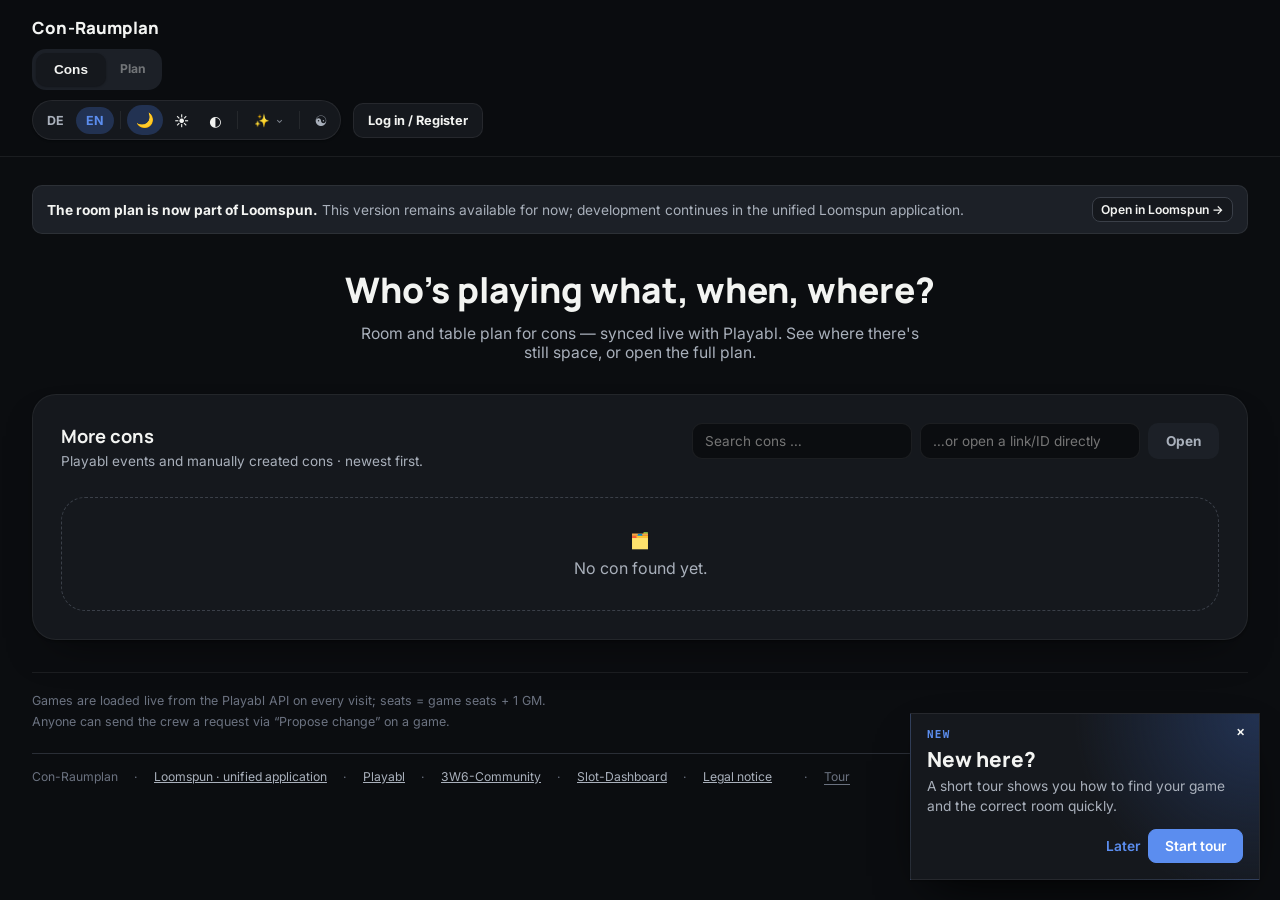
==== commit 8a82e97d: "Point legacy room planner to Loomspun" ====
--- a/index.html
+++ b/index.html
@@ -9,7 +9,7 @@
 <link rel="preconnect" href="https://fonts.googleapis.com">
 <link href="https://fonts.googleapis.com/css2?family=Syne:wght@500;600;700&family=Instrument+Sans:wght@400;500;600;700&family=Manrope:wght@500;700;800&family=Inter:wght@400;500;600;700&family=Jost:wght@400;500;600;700&family=Paytone+One&family=Open+Sans:wght@400;600;700&family=Share+Tech+Mono&family=Orbitron:wght@700;900&family=Shippori+Mincho:wght@500;700&family=Space+Grotesk:wght@600;700&family=Nunito:wght@400;600;700&family=Bangers&family=Poppins:wght@400;600;700&family=Wire+One&display=swap" rel="stylesheet">
 <link rel="stylesheet" href="theme-effects.css?v=20260729-14">
-<link rel="stylesheet" href="app.css?v=20260813-2">
+<link rel="stylesheet" href="app.css?v=20260818-1">
 </head>
 <body class="landing-page">
 <a class="skip-link" href="#main" data-i18n="skipToContent">Zum Inhalt springen</a>
@@ -29,6 +29,11 @@
       </div>
     </div>
   </header>
+
+  <aside class="loomspun-notice no-print" aria-label="Hinweis zu Loomspun" data-i18n-aria-label="loomspunNoticeLabel">
+    <div><strong data-i18n="loomspunPlanNoticeTitle">Der Raumplan ist jetzt Teil von Loomspun.</strong> <span data-i18n="loomspunPlanNoticeText">Diese Version bleibt vorerst erreichbar; die gemeinsame Anwendung wird in Loomspun weiterentwickelt.</span></div>
+    <a class="btn small" id="loomspunNoticeLink" data-loomspun-path="" href="https://lmbreuer.github.io/loomspun/" data-i18n="loomspunOpen">In Loomspun öffnen →</a>
+  </aside>
 
   <main id="main">
     <div class="hero-wrap">
@@ -102,13 +107,13 @@
 
 <script src="punk-zine-quotes.js"></script>
 <script src="app-config.js"></script>
-<script src="utils.js"></script>
+<script src="utils.js?v=20260818-1"></script>
 <script src="themes.js?v=20260728-2"></script>
-<script src="i18n.js?v=20260812-2"></script>
+<script src="i18n.js?v=20260818-1"></script>
 <script src="supabase-api.js"></script>
 <script src="auth.js"></script>
 <script src="playabl-api.js"></script>
 <script src="guided-tour.js?v=20260810-4"></script>
-<script src="landing.js?v=20260812-1"></script>
+<script src="landing.js?v=20260818-1"></script>
 </body>
 </html>
--- a/app.css
+++ b/app.css
@@ -900,6 +900,17 @@
 .foot li { margin-bottom: 4px; margin-left: var(--sp-4); }
 .credits { display: flex; flex-wrap: wrap; gap: var(--sp-2) var(--sp-4); font-size: var(--fs-xs); color: var(--text-muted); margin-top: var(--sp-5); padding-top: var(--sp-3); border-top: var(--border-w) solid var(--grid); align-items: center; }
 .credits a { color: var(--text-secondary); }
+.loomspun-notice {
+  max-width: 1400px; margin: 0 auto var(--sp-5); padding: 11px 14px;
+  display: flex; align-items: center; justify-content: space-between; gap: var(--sp-3);
+  border: var(--border-w) solid var(--border); border-radius: var(--r-md);
+  background: var(--band); color: var(--text-secondary); font-size: var(--fs-sm);
+}
+.loomspun-notice strong { color: var(--text-primary); }
+.loomspun-notice .btn { flex: none; white-space: nowrap; }
+@media (max-width: 640px) {
+  .loomspun-notice { align-items: flex-start; flex-direction: column; }
+}
 .ai-disclosure { position: relative; order: 99; display: inline-flex; align-items: center; margin-left: auto; }
 .credits .ai-disclosure-trigger {
   min-height: 0; padding: 2px 0; border: 0; border-bottom: 1px dotted currentColor; border-radius: 0;
@@ -1482,6 +1493,7 @@
   line-height: normal;
 }
 .plan-page .public-toolbar .toolbar-action-icon { font-size: 1.05rem; }
+.plan-page .public-toolbar .calendar-export-icon { width:18px; height:18px; flex:0 0 auto; fill:none; stroke:currentColor; stroke-linecap:round; stroke-linejoin:round; stroke-width:1.8; }
 .plan-page .floor-plan-public-action { position: relative; display: inline-flex; align-items: center; }
 .plan-page .floor-plan-public-action[hidden] { display: none; }
 .plan-page .floor-plan-public-menu { display: inline-flex; align-items: center; margin-top: 0; }
